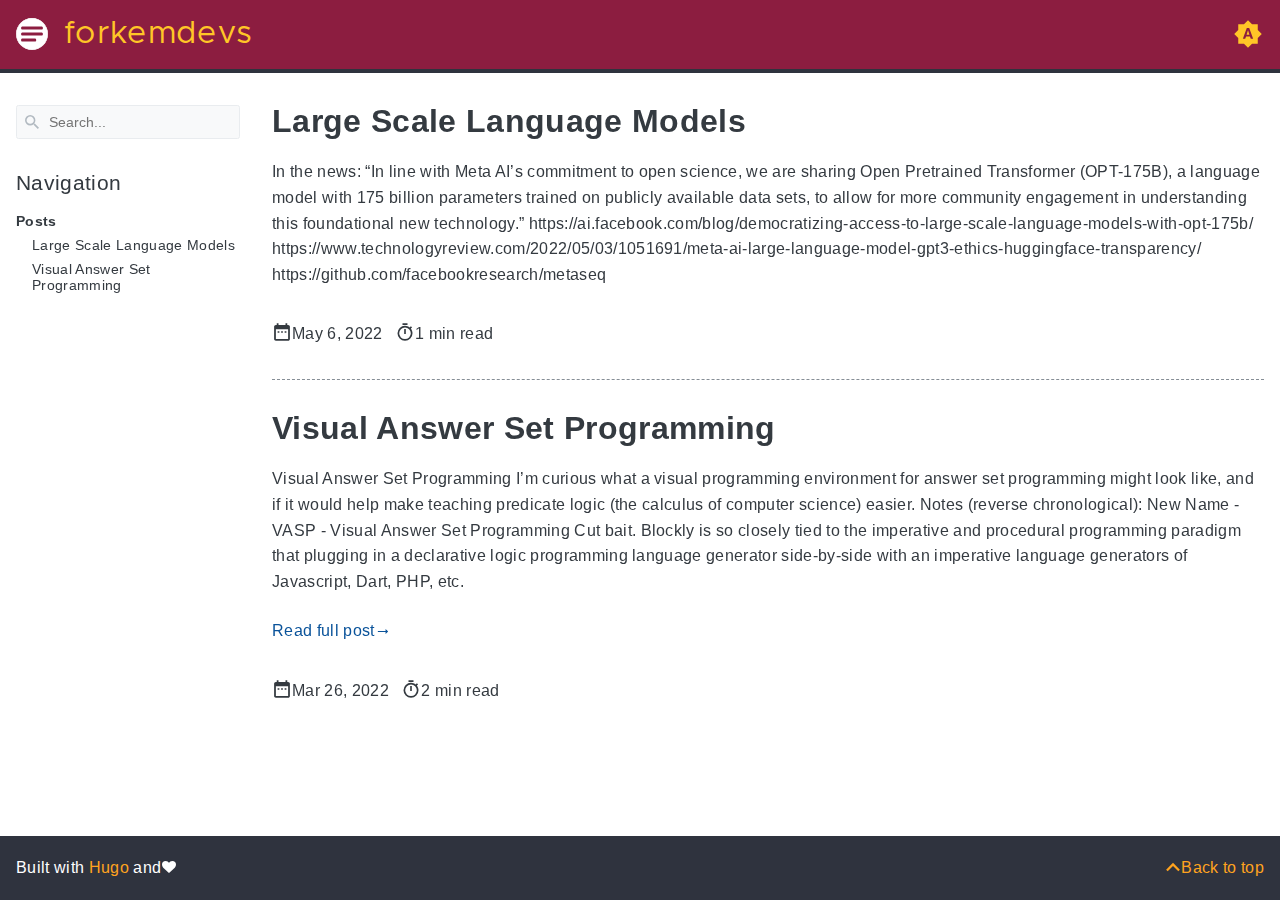
==== posts/index.html @ 232a1d33 "deploy: 50bca7953e595acf9e6ad041a5da56db52444d49" ====
<!doctype html><html lang=en class=color-toggle-hidden><head><meta charset=utf-8><meta name=viewport content="width=device-width,initial-scale=1"><meta name=color-scheme content="light dark"><meta name=description content="forkemdevs"><title>Posts | forkemdevs</title><link rel=icon type=image/svg+xml href=/favicon/favicon.svg><link rel=icon type=image/png sizes=32x32 href=/favicon/favicon-32x32.png><link rel=icon type=image/png sizes=16x16 href=/favicon/favicon-16x16.png><meta property="og:title" content="Posts"><meta property="og:description" content><meta property="og:type" content="website"><meta property="og:url" content="https://forkemdevs.github.io/posts/"><meta name=twitter:card content="summary"><meta name=twitter:title content="Posts"><meta name=twitter:description content><script src=/js/darkmode-ce906ea916.min.js></script>
<link rel=preload as=font href=/fonts/Metropolis.woff2 type=font/woff2 crossorigin=anonymous><link rel=preload as=font href=/fonts/LiberationSans.woff2 type=font/woff2 crossorigin=anonymous><link rel=preload href=/main-f2bda721b7.min.css as=style><link rel=stylesheet href=/main-f2bda721b7.min.css media=all><link rel=preload href=/mobile-e59e15242a.min.css as=style><link rel=stylesheet href=/mobile-e59e15242a.min.css media="screen and (max-width: 45rem)"><link rel=preload href=/print-f79fc3e5d7.min.css as=style><link rel=stylesheet href=/print-f79fc3e5d7.min.css media=print><link rel=preload href=/custom.css as=style><link rel=stylesheet href=/custom.css media=all></head><body itemscope itemtype=https://schema.org/WebPage><svg class="svg-sprite" xmlns="http://www.w3.org/2000/svg" xmlns:xlink="http://www.w3.org/1999/xlink"><symbol viewBox="-2.29 -2.29 28.57 28.57" id="gdoc_arrow_back" xmlns="http://www.w3.org/2000/svg"><path d="M24 10.526v2.947H5.755l8.351 8.421-2.105 2.105-12-12 12-12 2.105 2.105-8.351 8.421H24z"/></symbol><symbol viewBox="-2.29 -2.29 28.57 28.57" id="gdoc_arrow_left_alt" xmlns="http://www.w3.org/2000/svg"><path d="M5.965 10.526V6.035L0 12l5.965 5.965v-4.491H24v-2.947H5.965z"/></symbol><symbol viewBox="-2.29 -2.29 28.57 28.57" id="gdoc_arrow_right_alt" xmlns="http://www.w3.org/2000/svg"><path d="M18.035 10.526V6.035L24 12l-5.965 5.965v-4.491H0v-2.947h18.035z"/></symbol><symbol viewBox="-2.29 -2.29 32.57 32.57" id="gdoc_bitbucket" xmlns="http://www.w3.org/2000/svg"><path d="M15.905 13.355c.189 1.444-1.564 2.578-2.784 1.839-1.375-.602-1.375-2.784-.034-3.403 1.151-.705 2.818.223 2.818 1.564zm1.907-.361c-.309-2.44-3.076-4.056-5.328-3.042-1.426.636-2.389 2.148-2.32 3.747.086 2.097 2.08 3.815 4.176 3.626s3.729-2.234 3.472-4.331zm4.108-9.315c-.756-.997-2.045-1.169-3.179-1.358-3.214-.516-6.513-.533-9.727.034-1.066.172-2.269.361-2.939 1.323 1.1 1.031 2.664 1.186 4.073 1.358 2.544.327 5.156.344 7.699.017 1.426-.172 3.008-.309 4.073-1.375zm.979 17.788c-.481 1.684-.206 3.953-1.994 4.932-3.076 1.701-6.806 1.89-10.191 1.289-1.787-.327-3.884-.894-4.864-2.578-.43-1.65-.705-3.334-.98-5.018l.103-.275.309-.155c5.121 3.386 12.288 3.386 17.427.0.808.241.206 1.22.189 1.805zM26.01 4.951c-.584 3.764-1.255 7.51-1.908 11.257-.189 1.1-1.255 1.719-2.148 2.183-3.214 1.615-6.96 1.89-10.483 1.512-2.389-.258-4.829-.894-6.771-2.389-.911-.705-.911-1.908-1.083-2.922-.602-3.523-1.289-7.046-1.719-10.604.206-1.547 1.942-2.217 3.231-2.698C6.848.654 8.686.362 10.508.19c3.884-.378 7.854-.241 11.618.859 1.341.395 2.784.945 3.695 2.097.412.533.275 1.203.189 1.805z"/></symbol><symbol viewBox="-2.29 -2.29 28.57 28.57" id="gdoc_bookmark" xmlns="http://www.w3.org/2000/svg"><path d="M15.268 4.392q.868.0 1.532.638t.664 1.506v17.463l-7.659-3.268-7.608 3.268V6.536q0-.868.664-1.506t1.532-.638h10.876zm4.34 14.144V4.392q0-.868-.638-1.532t-1.506-.664H6.537q0-.868.664-1.532T8.733.0h10.876q.868.0 1.532.664t.664 1.532v17.412z"/></symbol><symbol viewBox="-2.29 -2.29 32.57 32.57" id="gdoc_brightness_auto" xmlns="http://www.w3.org/2000/svg"><path d="M16.846 18.938h2.382L15.22 7.785h-2.44L8.772 18.938h2.382l.871-2.44h3.95zm7.087-9.062L27.999 14l-4.066 4.124v5.809h-5.809L14 27.999l-4.124-4.066H4.067v-5.809L.001 14l4.066-4.124V4.067h5.809L14 .001l4.124 4.066h5.809v5.809zm-11.385 4.937L14 10.282l1.452 4.531h-2.904z"/></symbol><symbol viewBox="-2.29 -2.29 32.57 32.57" id="gdoc_brightness_dark" xmlns="http://www.w3.org/2000/svg"><path d="M14 21.435q3.079.0 5.257-2.178T21.435 14t-2.178-5.257T14 6.565q-1.51.0-3.079.697 1.917.871 3.108 2.701T15.22 14t-1.191 4.037-3.108 2.701q1.568.697 3.079.697zm9.933-11.559L27.999 14l-4.066 4.124v5.809h-5.809L14 27.999l-4.124-4.066H4.067v-5.809L.001 14l4.066-4.124V4.067h5.809L14 .001l4.124 4.066h5.809v5.809z"/></symbol><symbol viewBox="-2.29 -2.29 32.57 32.57" id="gdoc_brightness_light" xmlns="http://www.w3.org/2000/svg"><path d="M14 21.435q3.079.0 5.257-2.178T21.435 14t-2.178-5.257T14 6.565 8.743 8.743 6.565 14t2.178 5.257T14 21.435zm9.933-3.311v5.809h-5.809L14 27.999l-4.124-4.066H4.067v-5.809L.001 14l4.066-4.124V4.067h5.809L14 .001l4.124 4.066h5.809v5.809L27.999 14z"/></symbol><symbol viewBox="-2.29 -2.29 32.57 32.57" id="gdoc_check" xmlns="http://www.w3.org/2000/svg"><path d="M8.885 20.197 25.759 3.323l2.24 2.24L8.885 24.677.0 15.792l2.24-2.24z"/></symbol><symbol viewBox="-2.29 -2.29 32.57 32.57" id="gdoc_cloud_off" xmlns="http://www.w3.org/2000/svg"><path d="M9.023 10.5H7q-1.914.0-3.281 1.395t-1.367 3.309 1.367 3.281T7 19.852h11.375zM3.5 4.976l1.477-1.477L24.5 23.022l-1.477 1.477-2.352-2.297H6.999q-2.898.0-4.949-2.051t-2.051-4.949q0-2.844 1.969-4.867t4.758-2.133zm19.086 5.578q2.242.164 3.828 1.832T28 16.351q0 3.008-2.461 4.758l-1.695-1.695q1.805-.984 1.805-3.063.0-1.422-1.039-2.461t-2.461-1.039h-1.75v-.602q0-2.68-1.859-4.539t-4.539-1.859q-1.531.0-2.953.711l-1.75-1.695Q11.431 3.5 14.001 3.5q2.953.0 5.496 2.078t3.09 4.977z"/></symbol><symbol viewBox="-2.29 -2.29 32.57 32.57" id="gdoc_code" xmlns="http://www.w3.org/2000/svg"><path d="M9.917 24.5a1.75 1.75.0 10-3.501.001 1.75 1.75.0 003.501-.001zm0-21a1.75 1.75.0 10-3.501.001A1.75 1.75.0 009.917 3.5zm11.666 2.333a1.75 1.75.0 10-3.501.001 1.75 1.75.0 003.501-.001zm1.75.0a3.502 3.502.0 01-1.75 3.026c-.055 6.581-4.721 8.039-7.82 9.023-2.898.911-3.846 1.349-3.846 3.117v.474a3.502 3.502.0 011.75 3.026c0 1.932-1.568 3.5-3.5 3.5s-3.5-1.568-3.5-3.5c0-1.294.711-2.424 1.75-3.026V6.526A3.502 3.502.0 014.667 3.5c0-1.932 1.568-3.5 3.5-3.5s3.5 1.568 3.5 3.5a3.502 3.502.0 01-1.75 3.026v9.06c.93-.456 1.914-.766 2.807-1.039 3.391-1.075 5.323-1.878 5.359-5.687a3.502 3.502.0 01-1.75-3.026c0-1.932 1.568-3.5 3.5-3.5s3.5 1.568 3.5 3.5z"/></symbol><symbol viewBox="-2.29 -2.29 32.57 32.57" id="gdoc_copy" xmlns="http://www.w3.org/2000/svg"><path d="M23.502 25.438V7.626H9.562v17.812h13.94zm0-20.315q1.013.0 1.787.745t.774 1.757v17.812q0 1.013-.774 1.787t-1.787.774H9.562q-1.013.0-1.787-.774t-.774-1.787V7.625q0-1.013.774-1.757t1.787-.745h13.94zM19.689.0v2.562H4.438v17.812H1.936V2.562q0-1.013.745-1.787T4.438.001h15.251z"/></symbol><symbol viewBox="-2.29 -2.29 36.57 36.57" id="gdoc_date" xmlns="http://www.w3.org/2000/svg"><path d="M27.192 28.844V11.192H4.808v17.652h22.384zm0-25.689q1.277.0 2.253.976t.976 2.253v22.459q0 1.277-.976 2.216t-2.253.939H4.808q-1.352.0-2.291-.901t-.939-2.253V6.385q0-1.277.939-2.253t2.291-.976h1.577V.001h3.23v3.155h12.769V.001h3.23v3.155h1.577zm-3.155 11.267v3.155h-3.23v-3.155h3.23zm-6.46.0v3.155h-3.155v-3.155h3.155zm-6.384.0v3.155h-3.23v-3.155h3.23z"/></symbol><symbol viewBox="-2.29 -2.29 36.57 36.57" id="gdoc_download" xmlns="http://www.w3.org/2000/svg"><path d="M2.866 28.209h26.269v3.79H2.866v-3.79zm26.268-16.925L16 24.418 2.866 11.284h7.493V.001h11.283v11.283h7.493z"/></symbol><symbol viewBox="-2.29 -2.29 36.57 36.57" id="gdoc_email" xmlns="http://www.w3.org/2000/svg"><path d="M28.845 9.615v-3.23L16 14.422 3.155 6.385v3.23L16 17.577zm0-6.46q1.277.0 2.216.977T32 6.385v19.23q0 1.277-.939 2.253t-2.216.977H3.155q-1.277.0-2.216-.977T0 25.615V6.385q0-1.277.939-2.253t2.216-.977h25.69z"/></symbol><symbol viewBox="-2.29 -2.29 32.57 32.57" id="gdoc_git" xmlns="http://www.w3.org/2000/svg"><path d="M27.472 12.753 15.247.529a1.803 1.803.0 00-2.55.0l-2.84 2.84 2.137 2.137a2.625 2.625.0 013.501 3.501l3.499 3.499a2.625 2.625.0 11-1.237 1.237l-3.499-3.499c-.083.04-.169.075-.257.106v7.3a2.626 2.626.0 11-1.75.0v-7.3a2.626 2.626.0 01-1.494-3.607L8.62 4.606l-8.09 8.09a1.805 1.805.0 000 2.551l12.225 12.224a1.803 1.803.0 002.55.0l12.168-12.168a1.805 1.805.0 000-2.551z"/></symbol><symbol viewBox="-2.29 -2.29 36.57 36.57" id="gdoc_github" xmlns="http://www.w3.org/2000/svg"><path d="M16 .394c8.833.0 15.999 7.166 15.999 15.999.0 7.062-4.583 13.062-10.937 15.187-.813.146-1.104-.354-1.104-.771.0-.521.021-2.25.021-4.396.0-1.5-.5-2.458-1.083-2.958 3.562-.396 7.312-1.75 7.312-7.896.0-1.75-.625-3.167-1.646-4.291.167-.417.708-2.042-.167-4.25-1.333-.417-4.396 1.646-4.396 1.646a15.032 15.032.0 00-8 0S8.937 6.602 7.603 7.018c-.875 2.208-.333 3.833-.167 4.25-1.021 1.125-1.646 2.542-1.646 4.291.0 6.125 3.729 7.5 7.291 7.896-.458.417-.875 1.125-1.021 2.146-.917.417-3.25 1.125-4.646-1.333-.875-1.521-2.458-1.646-2.458-1.646-1.562-.021-.104.979-.104.979 1.042.479 1.771 2.333 1.771 2.333.938 2.854 5.396 1.896 5.396 1.896.0 1.333.021 2.583.021 2.979.0.417-.292.917-1.104.771C4.582 29.455-.001 23.455-.001 16.393-.001 7.56 7.165.394 15.998.394zM6.063 23.372c.042-.083-.021-.187-.146-.25-.125-.042-.229-.021-.271.042-.042.083.021.187.146.25.104.062.229.042.271-.042zm.646.709c.083-.062.062-.208-.042-.333-.104-.104-.25-.146-.333-.062-.083.062-.062.208.042.333.104.104.25.146.333.062zm.625.937c.104-.083.104-.25.0-.396-.083-.146-.25-.208-.354-.125-.104.062-.104.229.0.375s.271.208.354.146zm.875.875c.083-.083.042-.271-.083-.396-.146-.146-.333-.167-.417-.062-.104.083-.062.271.083.396.146.146.333.167.417.062zm1.187.521c.042-.125-.083-.271-.271-.333-.167-.042-.354.021-.396.146s.083.271.271.312c.167.062.354.0.396-.125zm1.313.104c0-.146-.167-.25-.354-.229-.187.0-.333.104-.333.229.0.146.146.25.354.229.187.0.333-.104.333-.229zm1.208-.208c-.021-.125-.187-.208-.375-.187-.187.042-.312.167-.292.312.021.125.187.208.375.167s.312-.167.292-.292z"/></symbol><symbol viewBox="-2.29 -2.29 32.57 32.57" id="gdoc_gitlab" xmlns="http://www.w3.org/2000/svg"><path d="M1.629 11.034 14 26.888.442 17.048a1.09 1.09.0 01-.39-1.203l1.578-4.811zm7.217.0h10.309l-5.154 15.854zM5.753 1.475l3.093 9.559H1.63l3.093-9.559a.548.548.0 011.031.0zm20.618 9.559 1.578 4.811c.141.437-.016.922-.39 1.203l-13.558 9.84 12.371-15.854zm0 0h-7.216l3.093-9.559a.548.548.0 011.031.0z"/></symbol><symbol viewBox="-2.29 -2.29 36.57 36.57" id="gdoc_heart" xmlns="http://www.w3.org/2000/svg"><path d="M16 29.714a1.11 1.11.0 01-.786-.321L4.072 18.643c-.143-.125-4.071-3.714-4.071-8 0-5.232 3.196-8.357 8.535-8.357 3.125.0 6.053 2.464 7.464 3.857 1.411-1.393 4.339-3.857 7.464-3.857 5.339.0 8.535 3.125 8.535 8.357.0 4.286-3.928 7.875-4.089 8.035L16.785 29.392c-.214.214-.5.321-.786.321z"/></symbol><symbol viewBox="-2.29 -2.29 32.57 32.57" id="gdoc_home" xmlns="http://www.w3.org/2000/svg"><path d="M24.003 15.695v8.336c0 .608-.504 1.111-1.111 1.111h-6.669v-6.669h-4.446v6.669H5.108a1.119 1.119.0 01-1.111-1.111v-8.336c0-.035.017-.069.017-.104L14 7.359l9.986 8.232a.224.224.0 01.017.104zm3.873-1.198-1.077 1.285a.578.578.0 01-.365.191h-.052a.547.547.0 01-.365-.122L14 5.831 1.983 15.851a.594.594.0 01-.417.122.578.578.0 01-.365-.191L.124 14.497a.57.57.0 01.069-.781L12.679 3.314c.729-.608 1.91-.608 2.64.0l4.237 3.543V3.471c0-.313.243-.556.556-.556h3.334c.313.0.556.243.556.556v7.085l3.803 3.161c.226.191.26.556.069.781z"/></symbol><symbol viewBox="-2.29 -2.29 32.57 32.57" id="gdoc_keyborad_arrow_down" xmlns="http://www.w3.org/2000/svg"><path d="M3.281 5.36 14 16.079 24.719 5.36 28 8.641l-14 14-14-14z"/></symbol><symbol viewBox="-2.29 -2.29 36.57 36.57" id="gdoc_keyborad_arrow_left" xmlns="http://www.w3.org/2000/svg"><path d="M25.875 28.25 22.125 32 6.126 16.001 22.125.002l3.75 3.75-12.25 12.25z"/></symbol><symbol viewBox="-2.29 -2.29 36.57 36.57" id="gdoc_keyborad_arrow_right" xmlns="http://www.w3.org/2000/svg"><path d="M6.125 28.25 18.375 16 6.125 3.75 9.875.0l15.999 15.999L9.875 31.998z"/></symbol><symbol viewBox="-2.29 -2.29 32.57 32.57" id="gdoc_keyborad_arrow_up" xmlns="http://www.w3.org/2000/svg"><path d="M24.719 22.64 14 11.921 3.281 22.64.0 19.359l14-14 14 14z"/></symbol><symbol viewBox="-2.29 -2.29 36.57 36.57" id="gdoc_link" xmlns="http://www.w3.org/2000/svg"><path d="M24.037 7.963q3.305.0 5.634 2.366T32 16t-2.329 5.671-5.634 2.366h-6.46v-3.08h6.46q2.028.0 3.493-1.465t1.465-3.493-1.465-3.493-3.493-1.465h-6.46v-3.08h6.46zM9.615 17.578v-3.155h12.77v3.155H9.615zM3.005 16q0 2.028 1.465 3.493t3.493 1.465h6.46v3.08h-6.46q-3.305.0-5.634-2.366T0 16.001t2.329-5.671 5.634-2.366h6.46v3.08h-6.46q-2.028.0-3.493 1.465t-1.465 3.493z"/></symbol><symbol viewBox="-2.29 -2.29 36.57 36.57" id="gdoc_menu" xmlns="http://www.w3.org/2000/svg"><path d="M.001 5.334h31.998v3.583H.001V5.334zm0 12.416v-3.5h31.998v3.5H.001zm0 8.916v-3.583h31.998v3.583H.001z"/></symbol><symbol viewBox="-2.29 -2.29 32.57 32.57" id="gdoc_notification" xmlns="http://www.w3.org/2000/svg"><path d="M22.615 19.384l2.894 2.894v1.413H2.49v-1.413l2.894-2.894V12.25q0-3.365 1.716-5.856t4.745-3.231v-1.01q0-.875.606-1.514T13.999.0t1.548.639.606 1.514v1.01q3.029.74 4.745 3.231t1.716 5.856v7.134zM14 27.999q-1.211.0-2.053-.808t-.841-2.019h5.788q0 1.144-.875 1.986T14 27.999z"/></symbol><symbol viewBox="-2.29 -2.29 32.57 32.57" id="gdoc_path" xmlns="http://www.w3.org/2000/svg"><path d="M28 12.62h-9.793V8.414h-2.826v11.173h2.826v-4.206H28V26.62h-9.793v-4.206H12.62v-14H9.794v4.206H.001V1.381h9.793v4.206h8.413V1.381H28V12.62z"/></symbol><symbol viewBox="-2.29 -2.29 36.57 36.57" id="gdoc_person" xmlns="http://www.w3.org/2000/svg"><path d="M16 20.023q5.052.0 10.526 2.199t5.473 5.754v4.023H0v-4.023q0-3.555 5.473-5.754t10.526-2.199zM16 16q-3.275.0-5.614-2.339T8.047 8.047t2.339-5.661T16 0t5.614 2.386 2.339 5.661-2.339 5.614T16 16z"/></symbol><symbol viewBox="-2.29 -2.29 36.57 36.57" id="gdoc_search" xmlns="http://www.w3.org/2000/svg"><path d="M11.925 20.161q3.432.0 5.834-2.402t2.402-5.834-2.402-5.834-5.834-2.402-5.834 2.402-2.402 5.834 2.402 5.834 5.834 2.402zm10.981.0L32 29.255 29.255 32l-9.094-9.094v-1.458l-.515-.515q-3.26 2.831-7.721 2.831-4.976.0-8.45-3.432T.001 11.925t3.474-8.45 8.45-3.474 8.407 3.474 3.432 8.45q0 1.802-.858 4.075t-1.973 3.646l.515.515h1.458z"/></symbol><symbol viewBox="-2.29 -2.29 32.57 32.57" id="gdoc_shield" xmlns="http://www.w3.org/2000/svg"><path d="M22.167 15.166V3.5h-8.166v20.726c.93-.492 2.424-1.349 3.883-2.497 1.95-1.531 4.284-3.919 4.284-6.562zm3.499-13.999v14c0 7.674-10.737 12.523-11.192 12.724-.146.073-.31.109-.474.109s-.328-.036-.474-.109c-.456-.201-11.192-5.049-11.192-12.724v-14C2.334.529 2.863.0 3.501.0H24.5c.638.0 1.167.529 1.167 1.167z"/></symbol><symbol viewBox="-2.29 -2.29 32.57 32.57" id="gdoc_tags" xmlns="http://www.w3.org/2000/svg"><path d="M6.606 7.549c0-1.047-.84-1.887-1.887-1.887s-1.887.84-1.887 1.887.84 1.887 1.887 1.887 1.887-.84 1.887-1.887zm15.732 8.493c0 .501-.206.988-.546 1.327l-7.239 7.254c-.354.339-.84.546-1.342.546s-.988-.206-1.327-.546L1.342 14.066C.59 13.329.0 11.899.0 10.852V4.718a1.9 1.9.0 011.887-1.887h6.134c1.047.0 2.477.59 3.229 1.342L21.792 14.7c.339.354.546.84.546 1.342zm5.661.0c0 .501-.206.988-.546 1.327l-7.239 7.254c-.354.339-.84.546-1.342.546-.767.0-1.15-.354-1.651-.87l6.93-6.93c.339-.339.546-.826.546-1.327s-.206-.988-.546-1.342L13.609 4.173c-.752-.752-2.182-1.342-3.229-1.342h3.303c1.047.0 2.477.59 3.229 1.342L27.454 14.7c.339.354.546.84.546 1.342z"/></symbol><symbol viewBox="-2.29 -2.29 36.57 36.57" id="gdoc_timer" xmlns="http://www.w3.org/2000/svg"><path d="M16 29q4.428.0 7.536-3.143t3.107-7.571-3.107-7.536T16 7.643 8.464 10.75t-3.107 7.536 3.107 7.571T16 29zM26.714 9.786q1.214 1.571 2.107 4.036t.893 4.464q0 5.643-4 9.678T16 32t-9.714-4.036-4-9.678 4-9.678T16 4.572q1.929.0 4.464.929t4.107 2.143l2.143-2.214q1.143.929 2.143 2.143zM14.5 19.857v-9.143h3v9.143h-3zM20.571.001v3.071h-9.143V.001h9.143z"/></symbol></svg><div class=wrapper><input type=checkbox class=hidden id=menu-control>
<input type=checkbox class=hidden id=menu-header-control><header class=gdoc-header><div class="container flex align-center justify-between"><label for=menu-control class=gdoc-nav__control><svg class="icon gdoc_menu"><title>Open Nav Menu</title><use xlink:href="#gdoc_menu"/></svg><svg class="icon gdoc_arrow_back"><title>Close Nav Menu</title><use xlink:href="#gdoc_arrow_back"/></svg></label><a class=gdoc-header__link href=https://forkemdevs.github.io><span class="gdoc-brand flex align-center"><img class=gdoc-brand__img src=/brand.svg alt>
<span class=gdoc-brand__title>forkemdevs</span></span></a><div class=gdoc-menu-header><span id=gdoc-dark-mode><svg class="icon gdoc_brightness_dark"><title>Toggle Dark/Light/Auto mode</title><use xlink:href="#gdoc_brightness_dark"/></svg><svg class="icon gdoc_brightness_light"><title>Toggle Dark/Light/Auto mode</title><use xlink:href="#gdoc_brightness_light"/></svg><svg class="icon gdoc_brightness_auto"><title>Toggle Dark/Light/Auto mode</title><use xlink:href="#gdoc_brightness_auto"/></svg></span></div></div></header><main class="container flex flex-even"><aside class=gdoc-nav><nav><div class=gdoc-search><svg class="icon gdoc_search"><use xlink:href="#gdoc_search"/></svg><input type=text id=gdoc-search-input class=gdoc-search__input placeholder=Search... aria-label=Search maxlength=64><div class="gdoc-search__spinner spinner hidden"></div><ul id=gdoc-search-results class=gdoc-search__list></ul></div><section class=gdoc-nav--main><h2>Navigation</h2><ul class=gdoc-nav__list><li><span class=flex>Posts</span><ul class=gdoc-nav__list><li><span class=flex><a href=/posts/billions/ class=gdoc-nav__entry>Large Scale Language Models</a></span></li><li><span class=flex><a href=/posts/visualasp/ class=gdoc-nav__entry>Visual Answer Set Programming</a></span></li></ul></li></ul></section><section class=gdoc-nav--more></section></nav></aside><div class=gdoc-page><article class="gdoc-markdown gdoc-post"><header class=gdoc-post__header><h1 class=gdoc-post__title><a href=/posts/billions/>Large Scale Language Models</a></h1></header><section>In the news:
&ldquo;In line with Meta AI’s commitment to open science, we are sharing Open Pretrained Transformer (OPT-175B), a language model with 175 billion parameters trained on publicly available data sets, to allow for more community engagement in understanding this foundational new technology.&rdquo;
https://ai.facebook.com/blog/democratizing-access-to-large-scale-language-models-with-opt-175b/ https://www.technologyreview.com/2022/05/03/1051691/meta-ai-large-language-model-gpt3-ethics-huggingface-transparency/ https://github.com/facebookresearch/metaseq</section><div class=gdoc-post__readmore></div><footer class=gdoc-post__footer><span class=no-wrap><svg class="icon gdoc_date"><use xlink:href="#gdoc_date"/></svg><span class=gdoc-post__tag><time datetime=2022-05-06T00:00:00Z>May 6, 2022</time></span></span>
<span class=no-wrap><svg class="icon gdoc_timer"><use xlink:href="#gdoc_timer"/></svg><span class=gdoc-post__tag>1 min read</span></span></footer></article><article class="gdoc-markdown gdoc-post"><header class=gdoc-post__header><h1 class=gdoc-post__title><a href=/posts/visualasp/>Visual Answer Set Programming</a></h1></header><section>Visual Answer Set Programming
I&rsquo;m curious what a visual programming environment for answer set programming might look like, and if it would help make teaching predicate logic (the calculus of computer science) easier.
Notes (reverse chronological):
New Name - VASP - Visual Answer Set Programming Cut bait. Blockly is so closely tied to the imperative and procedural programming paradigm that plugging in a declarative logic programming language generator side-by-side with an imperative language generators of Javascript, Dart, PHP, etc.</section><div class=gdoc-post__readmore><a class="flex-inline align-center fake-link" title="Read full post" href=/posts/visualasp/>Read full post</a></div><footer class=gdoc-post__footer><span class=no-wrap><svg class="icon gdoc_date"><use xlink:href="#gdoc_date"/></svg><span class=gdoc-post__tag><time datetime=2022-03-26T19:58:20-07:00>Mar 26, 2022</time></span></span>
<span class=no-wrap><svg class="icon gdoc_timer"><use xlink:href="#gdoc_timer"/></svg><span class=gdoc-post__tag>2 min read</span></span></footer></article><div class="gdoc-page__footer flex flex-wrap justify-between"></div></div></main><footer class=gdoc-footer><div class="container flex"><div class="flex flex-wrap"><span class="gdoc-footer__item gdoc-footer__item--row">Built with <a href=https://gohugo.io/ class=gdoc-footer__link>Hugo</a> and<svg class="icon gdoc_heart"><use xlink:href="#gdoc_heart"/></svg></span></div><div class="flex flex-25 justify-end"><span class="gdoc-footer__item text-right"><a class="gdoc-footer__link fake-link" href=# aria-label="Back to top"><svg class="icon gdoc_keyborad_arrow_up"><use xlink:href="#gdoc_keyborad_arrow_up"/></svg><span class=hidden-mobile>Back to top</span></a></span></div></div></footer></div><script defer src=/js/en.search.min.abe68cbe5566df3a4f1f0d85d032292425f161613d17ce5e425dd2c1304852de.js></script>
<script defer src=/js/clipboard-27784b7376.min.js></script>
<script defer src=/js/clipboard-loader-832dc83c27.min.js></script>
<script defer src=/js/copycode-fd03c0d24f.min.js></script></body></html>
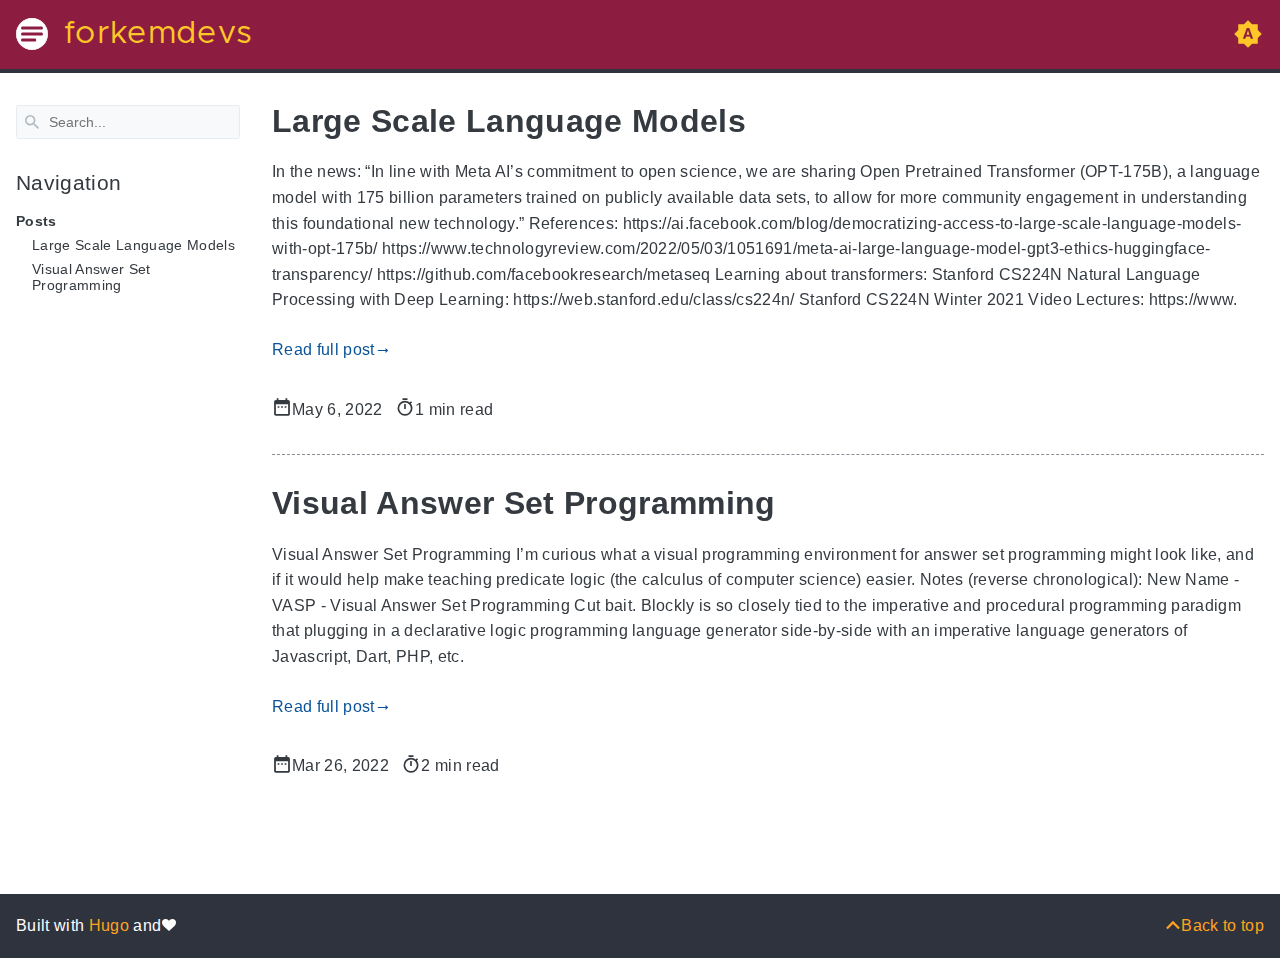
==== commit f321a7e5: "deploy: a0c2f12c54614b8545cc6054c9f10a6d74cc48c1" ====
--- a/posts/index.html
+++ b/posts/index.html
@@ -3,7 +3,9 @@
 <input type=checkbox class=hidden id=menu-header-control><header class=gdoc-header><div class="container flex align-center justify-between"><label for=menu-control class=gdoc-nav__control><svg class="icon gdoc_menu"><title>Open Nav Menu</title><use xlink:href="#gdoc_menu"/></svg><svg class="icon gdoc_arrow_back"><title>Close Nav Menu</title><use xlink:href="#gdoc_arrow_back"/></svg></label><a class=gdoc-header__link href=https://forkemdevs.github.io><span class="gdoc-brand flex align-center"><img class=gdoc-brand__img src=/brand.svg alt>
 <span class=gdoc-brand__title>forkemdevs</span></span></a><div class=gdoc-menu-header><span id=gdoc-dark-mode><svg class="icon gdoc_brightness_dark"><title>Toggle Dark/Light/Auto mode</title><use xlink:href="#gdoc_brightness_dark"/></svg><svg class="icon gdoc_brightness_light"><title>Toggle Dark/Light/Auto mode</title><use xlink:href="#gdoc_brightness_light"/></svg><svg class="icon gdoc_brightness_auto"><title>Toggle Dark/Light/Auto mode</title><use xlink:href="#gdoc_brightness_auto"/></svg></span></div></div></header><main class="container flex flex-even"><aside class=gdoc-nav><nav><div class=gdoc-search><svg class="icon gdoc_search"><use xlink:href="#gdoc_search"/></svg><input type=text id=gdoc-search-input class=gdoc-search__input placeholder=Search... aria-label=Search maxlength=64><div class="gdoc-search__spinner spinner hidden"></div><ul id=gdoc-search-results class=gdoc-search__list></ul></div><section class=gdoc-nav--main><h2>Navigation</h2><ul class=gdoc-nav__list><li><span class=flex>Posts</span><ul class=gdoc-nav__list><li><span class=flex><a href=/posts/billions/ class=gdoc-nav__entry>Large Scale Language Models</a></span></li><li><span class=flex><a href=/posts/visualasp/ class=gdoc-nav__entry>Visual Answer Set Programming</a></span></li></ul></li></ul></section><section class=gdoc-nav--more></section></nav></aside><div class=gdoc-page><article class="gdoc-markdown gdoc-post"><header class=gdoc-post__header><h1 class=gdoc-post__title><a href=/posts/billions/>Large Scale Language Models</a></h1></header><section>In the news:
 &ldquo;In line with Meta AI’s commitment to open science, we are sharing Open Pretrained Transformer (OPT-175B), a language model with 175 billion parameters trained on publicly available data sets, to allow for more community engagement in understanding this foundational new technology.&rdquo;
-https://ai.facebook.com/blog/democratizing-access-to-large-scale-language-models-with-opt-175b/ https://www.technologyreview.com/2022/05/03/1051691/meta-ai-large-language-model-gpt3-ethics-huggingface-transparency/ https://github.com/facebookresearch/metaseq</section><div class=gdoc-post__readmore></div><footer class=gdoc-post__footer><span class=no-wrap><svg class="icon gdoc_date"><use xlink:href="#gdoc_date"/></svg><span class=gdoc-post__tag><time datetime=2022-05-06T00:00:00Z>May 6, 2022</time></span></span>
+References:
+https://ai.facebook.com/blog/democratizing-access-to-large-scale-language-models-with-opt-175b/ https://www.technologyreview.com/2022/05/03/1051691/meta-ai-large-language-model-gpt3-ethics-huggingface-transparency/ https://github.com/facebookresearch/metaseq Learning about transformers:
+Stanford CS224N Natural Language Processing with Deep Learning: https://web.stanford.edu/class/cs224n/ Stanford CS224N Winter 2021 Video Lectures: https://www.</section><div class=gdoc-post__readmore><a class="flex-inline align-center fake-link" title="Read full post" href=/posts/billions/>Read full post</a></div><footer class=gdoc-post__footer><span class=no-wrap><svg class="icon gdoc_date"><use xlink:href="#gdoc_date"/></svg><span class=gdoc-post__tag><time datetime=2022-05-06T00:00:00Z>May 6, 2022</time></span></span>
 <span class=no-wrap><svg class="icon gdoc_timer"><use xlink:href="#gdoc_timer"/></svg><span class=gdoc-post__tag>1 min read</span></span></footer></article><article class="gdoc-markdown gdoc-post"><header class=gdoc-post__header><h1 class=gdoc-post__title><a href=/posts/visualasp/>Visual Answer Set Programming</a></h1></header><section>Visual Answer Set Programming
 I&rsquo;m curious what a visual programming environment for answer set programming might look like, and if it would help make teaching predicate logic (the calculus of computer science) easier.
 Notes (reverse chronological):
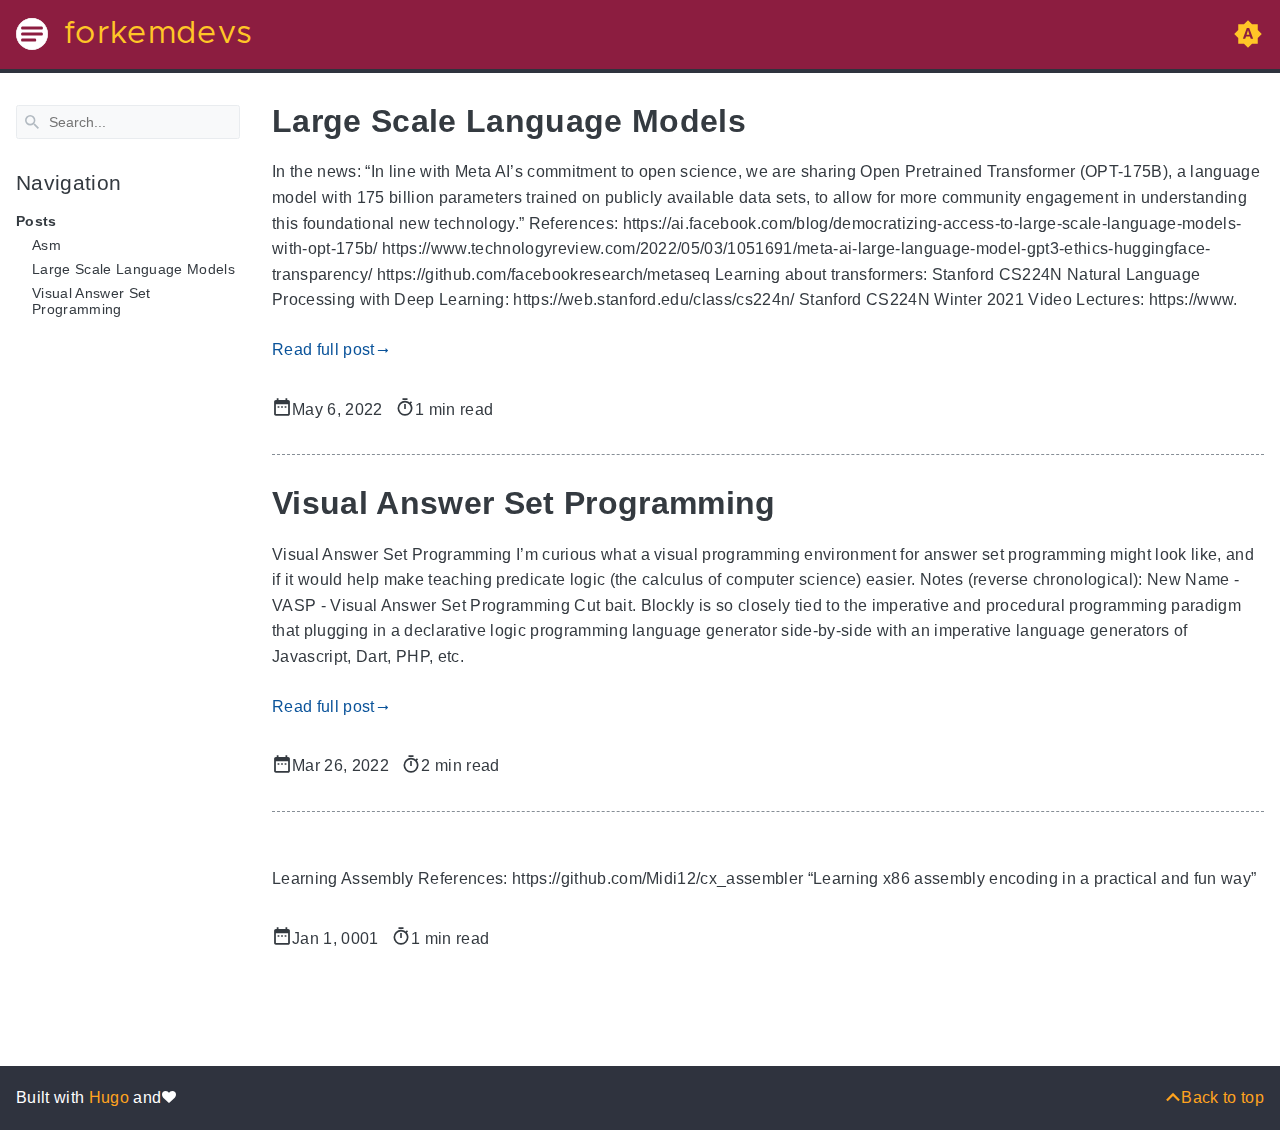
==== commit 72498a3a: "deploy: da296d621730b33c8d9d9fc9a0be24e3f73feb6c" ====
--- a/posts/index.html
+++ b/posts/index.html
@@ -1,7 +1,7 @@
 <!doctype html><html lang=en class=color-toggle-hidden><head><meta charset=utf-8><meta name=viewport content="width=device-width,initial-scale=1"><meta name=color-scheme content="light dark"><meta name=description content="forkemdevs"><title>Posts | forkemdevs</title><link rel=icon type=image/svg+xml href=/favicon/favicon.svg><link rel=icon type=image/png sizes=32x32 href=/favicon/favicon-32x32.png><link rel=icon type=image/png sizes=16x16 href=/favicon/favicon-16x16.png><meta property="og:title" content="Posts"><meta property="og:description" content><meta property="og:type" content="website"><meta property="og:url" content="https://forkemdevs.github.io/posts/"><meta name=twitter:card content="summary"><meta name=twitter:title content="Posts"><meta name=twitter:description content><script src=/js/darkmode-ce906ea916.min.js></script>
 <link rel=preload as=font href=/fonts/Metropolis.woff2 type=font/woff2 crossorigin=anonymous><link rel=preload as=font href=/fonts/LiberationSans.woff2 type=font/woff2 crossorigin=anonymous><link rel=preload href=/main-f2bda721b7.min.css as=style><link rel=stylesheet href=/main-f2bda721b7.min.css media=all><link rel=preload href=/mobile-e59e15242a.min.css as=style><link rel=stylesheet href=/mobile-e59e15242a.min.css media="screen and (max-width: 45rem)"><link rel=preload href=/print-f79fc3e5d7.min.css as=style><link rel=stylesheet href=/print-f79fc3e5d7.min.css media=print><link rel=preload href=/custom.css as=style><link rel=stylesheet href=/custom.css media=all></head><body itemscope itemtype=https://schema.org/WebPage><svg class="svg-sprite" xmlns="http://www.w3.org/2000/svg" xmlns:xlink="http://www.w3.org/1999/xlink"><symbol viewBox="-2.29 -2.29 28.57 28.57" id="gdoc_arrow_back" xmlns="http://www.w3.org/2000/svg"><path d="M24 10.526v2.947H5.755l8.351 8.421-2.105 2.105-12-12 12-12 2.105 2.105-8.351 8.421H24z"/></symbol><symbol viewBox="-2.29 -2.29 28.57 28.57" id="gdoc_arrow_left_alt" xmlns="http://www.w3.org/2000/svg"><path d="M5.965 10.526V6.035L0 12l5.965 5.965v-4.491H24v-2.947H5.965z"/></symbol><symbol viewBox="-2.29 -2.29 28.57 28.57" id="gdoc_arrow_right_alt" xmlns="http://www.w3.org/2000/svg"><path d="M18.035 10.526V6.035L24 12l-5.965 5.965v-4.491H0v-2.947h18.035z"/></symbol><symbol viewBox="-2.29 -2.29 32.57 32.57" id="gdoc_bitbucket" xmlns="http://www.w3.org/2000/svg"><path d="M15.905 13.355c.189 1.444-1.564 2.578-2.784 1.839-1.375-.602-1.375-2.784-.034-3.403 1.151-.705 2.818.223 2.818 1.564zm1.907-.361c-.309-2.44-3.076-4.056-5.328-3.042-1.426.636-2.389 2.148-2.32 3.747.086 2.097 2.08 3.815 4.176 3.626s3.729-2.234 3.472-4.331zm4.108-9.315c-.756-.997-2.045-1.169-3.179-1.358-3.214-.516-6.513-.533-9.727.034-1.066.172-2.269.361-2.939 1.323 1.1 1.031 2.664 1.186 4.073 1.358 2.544.327 5.156.344 7.699.017 1.426-.172 3.008-.309 4.073-1.375zm.979 17.788c-.481 1.684-.206 3.953-1.994 4.932-3.076 1.701-6.806 1.89-10.191 1.289-1.787-.327-3.884-.894-4.864-2.578-.43-1.65-.705-3.334-.98-5.018l.103-.275.309-.155c5.121 3.386 12.288 3.386 17.427.0.808.241.206 1.22.189 1.805zM26.01 4.951c-.584 3.764-1.255 7.51-1.908 11.257-.189 1.1-1.255 1.719-2.148 2.183-3.214 1.615-6.96 1.89-10.483 1.512-2.389-.258-4.829-.894-6.771-2.389-.911-.705-.911-1.908-1.083-2.922-.602-3.523-1.289-7.046-1.719-10.604.206-1.547 1.942-2.217 3.231-2.698C6.848.654 8.686.362 10.508.19c3.884-.378 7.854-.241 11.618.859 1.341.395 2.784.945 3.695 2.097.412.533.275 1.203.189 1.805z"/></symbol><symbol viewBox="-2.29 -2.29 28.57 28.57" id="gdoc_bookmark" xmlns="http://www.w3.org/2000/svg"><path d="M15.268 4.392q.868.0 1.532.638t.664 1.506v17.463l-7.659-3.268-7.608 3.268V6.536q0-.868.664-1.506t1.532-.638h10.876zm4.34 14.144V4.392q0-.868-.638-1.532t-1.506-.664H6.537q0-.868.664-1.532T8.733.0h10.876q.868.0 1.532.664t.664 1.532v17.412z"/></symbol><symbol viewBox="-2.29 -2.29 32.57 32.57" id="gdoc_brightness_auto" xmlns="http://www.w3.org/2000/svg"><path d="M16.846 18.938h2.382L15.22 7.785h-2.44L8.772 18.938h2.382l.871-2.44h3.95zm7.087-9.062L27.999 14l-4.066 4.124v5.809h-5.809L14 27.999l-4.124-4.066H4.067v-5.809L.001 14l4.066-4.124V4.067h5.809L14 .001l4.124 4.066h5.809v5.809zm-11.385 4.937L14 10.282l1.452 4.531h-2.904z"/></symbol><symbol viewBox="-2.29 -2.29 32.57 32.57" id="gdoc_brightness_dark" xmlns="http://www.w3.org/2000/svg"><path d="M14 21.435q3.079.0 5.257-2.178T21.435 14t-2.178-5.257T14 6.565q-1.51.0-3.079.697 1.917.871 3.108 2.701T15.22 14t-1.191 4.037-3.108 2.701q1.568.697 3.079.697zm9.933-11.559L27.999 14l-4.066 4.124v5.809h-5.809L14 27.999l-4.124-4.066H4.067v-5.809L.001 14l4.066-4.124V4.067h5.809L14 .001l4.124 4.066h5.809v5.809z"/></symbol><symbol viewBox="-2.29 -2.29 32.57 32.57" id="gdoc_brightness_light" xmlns="http://www.w3.org/2000/svg"><path d="M14 21.435q3.079.0 5.257-2.178T21.435 14t-2.178-5.257T14 6.565 8.743 8.743 6.565 14t2.178 5.257T14 21.435zm9.933-3.311v5.809h-5.809L14 27.999l-4.124-4.066H4.067v-5.809L.001 14l4.066-4.124V4.067h5.809L14 .001l4.124 4.066h5.809v5.809L27.999 14z"/></symbol><symbol viewBox="-2.29 -2.29 32.57 32.57" id="gdoc_check" xmlns="http://www.w3.org/2000/svg"><path d="M8.885 20.197 25.759 3.323l2.24 2.24L8.885 24.677.0 15.792l2.24-2.24z"/></symbol><symbol viewBox="-2.29 -2.29 32.57 32.57" id="gdoc_cloud_off" xmlns="http://www.w3.org/2000/svg"><path d="M9.023 10.5H7q-1.914.0-3.281 1.395t-1.367 3.309 1.367 3.281T7 19.852h11.375zM3.5 4.976l1.477-1.477L24.5 23.022l-1.477 1.477-2.352-2.297H6.999q-2.898.0-4.949-2.051t-2.051-4.949q0-2.844 1.969-4.867t4.758-2.133zm19.086 5.578q2.242.164 3.828 1.832T28 16.351q0 3.008-2.461 4.758l-1.695-1.695q1.805-.984 1.805-3.063.0-1.422-1.039-2.461t-2.461-1.039h-1.75v-.602q0-2.68-1.859-4.539t-4.539-1.859q-1.531.0-2.953.711l-1.75-1.695Q11.431 3.5 14.001 3.5q2.953.0 5.496 2.078t3.09 4.977z"/></symbol><symbol viewBox="-2.29 -2.29 32.57 32.57" id="gdoc_code" xmlns="http://www.w3.org/2000/svg"><path d="M9.917 24.5a1.75 1.75.0 10-3.501.001 1.75 1.75.0 003.501-.001zm0-21a1.75 1.75.0 10-3.501.001A1.75 1.75.0 009.917 3.5zm11.666 2.333a1.75 1.75.0 10-3.501.001 1.75 1.75.0 003.501-.001zm1.75.0a3.502 3.502.0 01-1.75 3.026c-.055 6.581-4.721 8.039-7.82 9.023-2.898.911-3.846 1.349-3.846 3.117v.474a3.502 3.502.0 011.75 3.026c0 1.932-1.568 3.5-3.5 3.5s-3.5-1.568-3.5-3.5c0-1.294.711-2.424 1.75-3.026V6.526A3.502 3.502.0 014.667 3.5c0-1.932 1.568-3.5 3.5-3.5s3.5 1.568 3.5 3.5a3.502 3.502.0 01-1.75 3.026v9.06c.93-.456 1.914-.766 2.807-1.039 3.391-1.075 5.323-1.878 5.359-5.687a3.502 3.502.0 01-1.75-3.026c0-1.932 1.568-3.5 3.5-3.5s3.5 1.568 3.5 3.5z"/></symbol><symbol viewBox="-2.29 -2.29 32.57 32.57" id="gdoc_copy" xmlns="http://www.w3.org/2000/svg"><path d="M23.502 25.438V7.626H9.562v17.812h13.94zm0-20.315q1.013.0 1.787.745t.774 1.757v17.812q0 1.013-.774 1.787t-1.787.774H9.562q-1.013.0-1.787-.774t-.774-1.787V7.625q0-1.013.774-1.757t1.787-.745h13.94zM19.689.0v2.562H4.438v17.812H1.936V2.562q0-1.013.745-1.787T4.438.001h15.251z"/></symbol><symbol viewBox="-2.29 -2.29 36.57 36.57" id="gdoc_date" xmlns="http://www.w3.org/2000/svg"><path d="M27.192 28.844V11.192H4.808v17.652h22.384zm0-25.689q1.277.0 2.253.976t.976 2.253v22.459q0 1.277-.976 2.216t-2.253.939H4.808q-1.352.0-2.291-.901t-.939-2.253V6.385q0-1.277.939-2.253t2.291-.976h1.577V.001h3.23v3.155h12.769V.001h3.23v3.155h1.577zm-3.155 11.267v3.155h-3.23v-3.155h3.23zm-6.46.0v3.155h-3.155v-3.155h3.155zm-6.384.0v3.155h-3.23v-3.155h3.23z"/></symbol><symbol viewBox="-2.29 -2.29 36.57 36.57" id="gdoc_download" xmlns="http://www.w3.org/2000/svg"><path d="M2.866 28.209h26.269v3.79H2.866v-3.79zm26.268-16.925L16 24.418 2.866 11.284h7.493V.001h11.283v11.283h7.493z"/></symbol><symbol viewBox="-2.29 -2.29 36.57 36.57" id="gdoc_email" xmlns="http://www.w3.org/2000/svg"><path d="M28.845 9.615v-3.23L16 14.422 3.155 6.385v3.23L16 17.577zm0-6.46q1.277.0 2.216.977T32 6.385v19.23q0 1.277-.939 2.253t-2.216.977H3.155q-1.277.0-2.216-.977T0 25.615V6.385q0-1.277.939-2.253t2.216-.977h25.69z"/></symbol><symbol viewBox="-2.29 -2.29 32.57 32.57" id="gdoc_git" xmlns="http://www.w3.org/2000/svg"><path d="M27.472 12.753 15.247.529a1.803 1.803.0 00-2.55.0l-2.84 2.84 2.137 2.137a2.625 2.625.0 013.501 3.501l3.499 3.499a2.625 2.625.0 11-1.237 1.237l-3.499-3.499c-.083.04-.169.075-.257.106v7.3a2.626 2.626.0 11-1.75.0v-7.3a2.626 2.626.0 01-1.494-3.607L8.62 4.606l-8.09 8.09a1.805 1.805.0 000 2.551l12.225 12.224a1.803 1.803.0 002.55.0l12.168-12.168a1.805 1.805.0 000-2.551z"/></symbol><symbol viewBox="-2.29 -2.29 36.57 36.57" id="gdoc_github" xmlns="http://www.w3.org/2000/svg"><path d="M16 .394c8.833.0 15.999 7.166 15.999 15.999.0 7.062-4.583 13.062-10.937 15.187-.813.146-1.104-.354-1.104-.771.0-.521.021-2.25.021-4.396.0-1.5-.5-2.458-1.083-2.958 3.562-.396 7.312-1.75 7.312-7.896.0-1.75-.625-3.167-1.646-4.291.167-.417.708-2.042-.167-4.25-1.333-.417-4.396 1.646-4.396 1.646a15.032 15.032.0 00-8 0S8.937 6.602 7.603 7.018c-.875 2.208-.333 3.833-.167 4.25-1.021 1.125-1.646 2.542-1.646 4.291.0 6.125 3.729 7.5 7.291 7.896-.458.417-.875 1.125-1.021 2.146-.917.417-3.25 1.125-4.646-1.333-.875-1.521-2.458-1.646-2.458-1.646-1.562-.021-.104.979-.104.979 1.042.479 1.771 2.333 1.771 2.333.938 2.854 5.396 1.896 5.396 1.896.0 1.333.021 2.583.021 2.979.0.417-.292.917-1.104.771C4.582 29.455-.001 23.455-.001 16.393-.001 7.56 7.165.394 15.998.394zM6.063 23.372c.042-.083-.021-.187-.146-.25-.125-.042-.229-.021-.271.042-.042.083.021.187.146.25.104.062.229.042.271-.042zm.646.709c.083-.062.062-.208-.042-.333-.104-.104-.25-.146-.333-.062-.083.062-.062.208.042.333.104.104.25.146.333.062zm.625.937c.104-.083.104-.25.0-.396-.083-.146-.25-.208-.354-.125-.104.062-.104.229.0.375s.271.208.354.146zm.875.875c.083-.083.042-.271-.083-.396-.146-.146-.333-.167-.417-.062-.104.083-.062.271.083.396.146.146.333.167.417.062zm1.187.521c.042-.125-.083-.271-.271-.333-.167-.042-.354.021-.396.146s.083.271.271.312c.167.062.354.0.396-.125zm1.313.104c0-.146-.167-.25-.354-.229-.187.0-.333.104-.333.229.0.146.146.25.354.229.187.0.333-.104.333-.229zm1.208-.208c-.021-.125-.187-.208-.375-.187-.187.042-.312.167-.292.312.021.125.187.208.375.167s.312-.167.292-.292z"/></symbol><symbol viewBox="-2.29 -2.29 32.57 32.57" id="gdoc_gitlab" xmlns="http://www.w3.org/2000/svg"><path d="M1.629 11.034 14 26.888.442 17.048a1.09 1.09.0 01-.39-1.203l1.578-4.811zm7.217.0h10.309l-5.154 15.854zM5.753 1.475l3.093 9.559H1.63l3.093-9.559a.548.548.0 011.031.0zm20.618 9.559 1.578 4.811c.141.437-.016.922-.39 1.203l-13.558 9.84 12.371-15.854zm0 0h-7.216l3.093-9.559a.548.548.0 011.031.0z"/></symbol><symbol viewBox="-2.29 -2.29 36.57 36.57" id="gdoc_heart" xmlns="http://www.w3.org/2000/svg"><path d="M16 29.714a1.11 1.11.0 01-.786-.321L4.072 18.643c-.143-.125-4.071-3.714-4.071-8 0-5.232 3.196-8.357 8.535-8.357 3.125.0 6.053 2.464 7.464 3.857 1.411-1.393 4.339-3.857 7.464-3.857 5.339.0 8.535 3.125 8.535 8.357.0 4.286-3.928 7.875-4.089 8.035L16.785 29.392c-.214.214-.5.321-.786.321z"/></symbol><symbol viewBox="-2.29 -2.29 32.57 32.57" id="gdoc_home" xmlns="http://www.w3.org/2000/svg"><path d="M24.003 15.695v8.336c0 .608-.504 1.111-1.111 1.111h-6.669v-6.669h-4.446v6.669H5.108a1.119 1.119.0 01-1.111-1.111v-8.336c0-.035.017-.069.017-.104L14 7.359l9.986 8.232a.224.224.0 01.017.104zm3.873-1.198-1.077 1.285a.578.578.0 01-.365.191h-.052a.547.547.0 01-.365-.122L14 5.831 1.983 15.851a.594.594.0 01-.417.122.578.578.0 01-.365-.191L.124 14.497a.57.57.0 01.069-.781L12.679 3.314c.729-.608 1.91-.608 2.64.0l4.237 3.543V3.471c0-.313.243-.556.556-.556h3.334c.313.0.556.243.556.556v7.085l3.803 3.161c.226.191.26.556.069.781z"/></symbol><symbol viewBox="-2.29 -2.29 32.57 32.57" id="gdoc_keyborad_arrow_down" xmlns="http://www.w3.org/2000/svg"><path d="M3.281 5.36 14 16.079 24.719 5.36 28 8.641l-14 14-14-14z"/></symbol><symbol viewBox="-2.29 -2.29 36.57 36.57" id="gdoc_keyborad_arrow_left" xmlns="http://www.w3.org/2000/svg"><path d="M25.875 28.25 22.125 32 6.126 16.001 22.125.002l3.75 3.75-12.25 12.25z"/></symbol><symbol viewBox="-2.29 -2.29 36.57 36.57" id="gdoc_keyborad_arrow_right" xmlns="http://www.w3.org/2000/svg"><path d="M6.125 28.25 18.375 16 6.125 3.75 9.875.0l15.999 15.999L9.875 31.998z"/></symbol><symbol viewBox="-2.29 -2.29 32.57 32.57" id="gdoc_keyborad_arrow_up" xmlns="http://www.w3.org/2000/svg"><path d="M24.719 22.64 14 11.921 3.281 22.64.0 19.359l14-14 14 14z"/></symbol><symbol viewBox="-2.29 -2.29 36.57 36.57" id="gdoc_link" xmlns="http://www.w3.org/2000/svg"><path d="M24.037 7.963q3.305.0 5.634 2.366T32 16t-2.329 5.671-5.634 2.366h-6.46v-3.08h6.46q2.028.0 3.493-1.465t1.465-3.493-1.465-3.493-3.493-1.465h-6.46v-3.08h6.46zM9.615 17.578v-3.155h12.77v3.155H9.615zM3.005 16q0 2.028 1.465 3.493t3.493 1.465h6.46v3.08h-6.46q-3.305.0-5.634-2.366T0 16.001t2.329-5.671 5.634-2.366h6.46v3.08h-6.46q-2.028.0-3.493 1.465t-1.465 3.493z"/></symbol><symbol viewBox="-2.29 -2.29 36.57 36.57" id="gdoc_menu" xmlns="http://www.w3.org/2000/svg"><path d="M.001 5.334h31.998v3.583H.001V5.334zm0 12.416v-3.5h31.998v3.5H.001zm0 8.916v-3.583h31.998v3.583H.001z"/></symbol><symbol viewBox="-2.29 -2.29 32.57 32.57" id="gdoc_notification" xmlns="http://www.w3.org/2000/svg"><path d="M22.615 19.384l2.894 2.894v1.413H2.49v-1.413l2.894-2.894V12.25q0-3.365 1.716-5.856t4.745-3.231v-1.01q0-.875.606-1.514T13.999.0t1.548.639.606 1.514v1.01q3.029.74 4.745 3.231t1.716 5.856v7.134zM14 27.999q-1.211.0-2.053-.808t-.841-2.019h5.788q0 1.144-.875 1.986T14 27.999z"/></symbol><symbol viewBox="-2.29 -2.29 32.57 32.57" id="gdoc_path" xmlns="http://www.w3.org/2000/svg"><path d="M28 12.62h-9.793V8.414h-2.826v11.173h2.826v-4.206H28V26.62h-9.793v-4.206H12.62v-14H9.794v4.206H.001V1.381h9.793v4.206h8.413V1.381H28V12.62z"/></symbol><symbol viewBox="-2.29 -2.29 36.57 36.57" id="gdoc_person" xmlns="http://www.w3.org/2000/svg"><path d="M16 20.023q5.052.0 10.526 2.199t5.473 5.754v4.023H0v-4.023q0-3.555 5.473-5.754t10.526-2.199zM16 16q-3.275.0-5.614-2.339T8.047 8.047t2.339-5.661T16 0t5.614 2.386 2.339 5.661-2.339 5.614T16 16z"/></symbol><symbol viewBox="-2.29 -2.29 36.57 36.57" id="gdoc_search" xmlns="http://www.w3.org/2000/svg"><path d="M11.925 20.161q3.432.0 5.834-2.402t2.402-5.834-2.402-5.834-5.834-2.402-5.834 2.402-2.402 5.834 2.402 5.834 5.834 2.402zm10.981.0L32 29.255 29.255 32l-9.094-9.094v-1.458l-.515-.515q-3.26 2.831-7.721 2.831-4.976.0-8.45-3.432T.001 11.925t3.474-8.45 8.45-3.474 8.407 3.474 3.432 8.45q0 1.802-.858 4.075t-1.973 3.646l.515.515h1.458z"/></symbol><symbol viewBox="-2.29 -2.29 32.57 32.57" id="gdoc_shield" xmlns="http://www.w3.org/2000/svg"><path d="M22.167 15.166V3.5h-8.166v20.726c.93-.492 2.424-1.349 3.883-2.497 1.95-1.531 4.284-3.919 4.284-6.562zm3.499-13.999v14c0 7.674-10.737 12.523-11.192 12.724-.146.073-.31.109-.474.109s-.328-.036-.474-.109c-.456-.201-11.192-5.049-11.192-12.724v-14C2.334.529 2.863.0 3.501.0H24.5c.638.0 1.167.529 1.167 1.167z"/></symbol><symbol viewBox="-2.29 -2.29 32.57 32.57" id="gdoc_tags" xmlns="http://www.w3.org/2000/svg"><path d="M6.606 7.549c0-1.047-.84-1.887-1.887-1.887s-1.887.84-1.887 1.887.84 1.887 1.887 1.887 1.887-.84 1.887-1.887zm15.732 8.493c0 .501-.206.988-.546 1.327l-7.239 7.254c-.354.339-.84.546-1.342.546s-.988-.206-1.327-.546L1.342 14.066C.59 13.329.0 11.899.0 10.852V4.718a1.9 1.9.0 011.887-1.887h6.134c1.047.0 2.477.59 3.229 1.342L21.792 14.7c.339.354.546.84.546 1.342zm5.661.0c0 .501-.206.988-.546 1.327l-7.239 7.254c-.354.339-.84.546-1.342.546-.767.0-1.15-.354-1.651-.87l6.93-6.93c.339-.339.546-.826.546-1.327s-.206-.988-.546-1.342L13.609 4.173c-.752-.752-2.182-1.342-3.229-1.342h3.303c1.047.0 2.477.59 3.229 1.342L27.454 14.7c.339.354.546.84.546 1.342z"/></symbol><symbol viewBox="-2.29 -2.29 36.57 36.57" id="gdoc_timer" xmlns="http://www.w3.org/2000/svg"><path d="M16 29q4.428.0 7.536-3.143t3.107-7.571-3.107-7.536T16 7.643 8.464 10.75t-3.107 7.536 3.107 7.571T16 29zM26.714 9.786q1.214 1.571 2.107 4.036t.893 4.464q0 5.643-4 9.678T16 32t-9.714-4.036-4-9.678 4-9.678T16 4.572q1.929.0 4.464.929t4.107 2.143l2.143-2.214q1.143.929 2.143 2.143zM14.5 19.857v-9.143h3v9.143h-3zM20.571.001v3.071h-9.143V.001h9.143z"/></symbol></svg><div class=wrapper><input type=checkbox class=hidden id=menu-control>
 <input type=checkbox class=hidden id=menu-header-control><header class=gdoc-header><div class="container flex align-center justify-between"><label for=menu-control class=gdoc-nav__control><svg class="icon gdoc_menu"><title>Open Nav Menu</title><use xlink:href="#gdoc_menu"/></svg><svg class="icon gdoc_arrow_back"><title>Close Nav Menu</title><use xlink:href="#gdoc_arrow_back"/></svg></label><a class=gdoc-header__link href=https://forkemdevs.github.io><span class="gdoc-brand flex align-center"><img class=gdoc-brand__img src=/brand.svg alt>
-<span class=gdoc-brand__title>forkemdevs</span></span></a><div class=gdoc-menu-header><span id=gdoc-dark-mode><svg class="icon gdoc_brightness_dark"><title>Toggle Dark/Light/Auto mode</title><use xlink:href="#gdoc_brightness_dark"/></svg><svg class="icon gdoc_brightness_light"><title>Toggle Dark/Light/Auto mode</title><use xlink:href="#gdoc_brightness_light"/></svg><svg class="icon gdoc_brightness_auto"><title>Toggle Dark/Light/Auto mode</title><use xlink:href="#gdoc_brightness_auto"/></svg></span></div></div></header><main class="container flex flex-even"><aside class=gdoc-nav><nav><div class=gdoc-search><svg class="icon gdoc_search"><use xlink:href="#gdoc_search"/></svg><input type=text id=gdoc-search-input class=gdoc-search__input placeholder=Search... aria-label=Search maxlength=64><div class="gdoc-search__spinner spinner hidden"></div><ul id=gdoc-search-results class=gdoc-search__list></ul></div><section class=gdoc-nav--main><h2>Navigation</h2><ul class=gdoc-nav__list><li><span class=flex>Posts</span><ul class=gdoc-nav__list><li><span class=flex><a href=/posts/billions/ class=gdoc-nav__entry>Large Scale Language Models</a></span></li><li><span class=flex><a href=/posts/visualasp/ class=gdoc-nav__entry>Visual Answer Set Programming</a></span></li></ul></li></ul></section><section class=gdoc-nav--more></section></nav></aside><div class=gdoc-page><article class="gdoc-markdown gdoc-post"><header class=gdoc-post__header><h1 class=gdoc-post__title><a href=/posts/billions/>Large Scale Language Models</a></h1></header><section>In the news:
+<span class=gdoc-brand__title>forkemdevs</span></span></a><div class=gdoc-menu-header><span id=gdoc-dark-mode><svg class="icon gdoc_brightness_dark"><title>Toggle Dark/Light/Auto mode</title><use xlink:href="#gdoc_brightness_dark"/></svg><svg class="icon gdoc_brightness_light"><title>Toggle Dark/Light/Auto mode</title><use xlink:href="#gdoc_brightness_light"/></svg><svg class="icon gdoc_brightness_auto"><title>Toggle Dark/Light/Auto mode</title><use xlink:href="#gdoc_brightness_auto"/></svg></span></div></div></header><main class="container flex flex-even"><aside class=gdoc-nav><nav><div class=gdoc-search><svg class="icon gdoc_search"><use xlink:href="#gdoc_search"/></svg><input type=text id=gdoc-search-input class=gdoc-search__input placeholder=Search... aria-label=Search maxlength=64><div class="gdoc-search__spinner spinner hidden"></div><ul id=gdoc-search-results class=gdoc-search__list></ul></div><section class=gdoc-nav--main><h2>Navigation</h2><ul class=gdoc-nav__list><li><span class=flex>Posts</span><ul class=gdoc-nav__list><li><span class=flex><a href=/posts/asm/ class=gdoc-nav__entry>Asm</a></span></li><li><span class=flex><a href=/posts/billions/ class=gdoc-nav__entry>Large Scale Language Models</a></span></li><li><span class=flex><a href=/posts/visualasp/ class=gdoc-nav__entry>Visual Answer Set Programming</a></span></li></ul></li></ul></section><section class=gdoc-nav--more></section></nav></aside><div class=gdoc-page><article class="gdoc-markdown gdoc-post"><header class=gdoc-post__header><h1 class=gdoc-post__title><a href=/posts/billions/>Large Scale Language Models</a></h1></header><section>In the news:
 &ldquo;In line with Meta AI’s commitment to open science, we are sharing Open Pretrained Transformer (OPT-175B), a language model with 175 billion parameters trained on publicly available data sets, to allow for more community engagement in understanding this foundational new technology.&rdquo;
 References:
 https://ai.facebook.com/blog/democratizing-access-to-large-scale-language-models-with-opt-175b/ https://www.technologyreview.com/2022/05/03/1051691/meta-ai-large-language-model-gpt3-ethics-huggingface-transparency/ https://github.com/facebookresearch/metaseq Learning about transformers:
@@ -10,7 +10,10 @@
 I&rsquo;m curious what a visual programming environment for answer set programming might look like, and if it would help make teaching predicate logic (the calculus of computer science) easier.
 Notes (reverse chronological):
 New Name - VASP - Visual Answer Set Programming Cut bait. Blockly is so closely tied to the imperative and procedural programming paradigm that plugging in a declarative logic programming language generator side-by-side with an imperative language generators of Javascript, Dart, PHP, etc.</section><div class=gdoc-post__readmore><a class="flex-inline align-center fake-link" title="Read full post" href=/posts/visualasp/>Read full post</a></div><footer class=gdoc-post__footer><span class=no-wrap><svg class="icon gdoc_date"><use xlink:href="#gdoc_date"/></svg><span class=gdoc-post__tag><time datetime=2022-03-26T19:58:20-07:00>Mar 26, 2022</time></span></span>
-<span class=no-wrap><svg class="icon gdoc_timer"><use xlink:href="#gdoc_timer"/></svg><span class=gdoc-post__tag>2 min read</span></span></footer></article><div class="gdoc-page__footer flex flex-wrap justify-between"></div></div></main><footer class=gdoc-footer><div class="container flex"><div class="flex flex-wrap"><span class="gdoc-footer__item gdoc-footer__item--row">Built with <a href=https://gohugo.io/ class=gdoc-footer__link>Hugo</a> and<svg class="icon gdoc_heart"><use xlink:href="#gdoc_heart"/></svg></span></div><div class="flex flex-25 justify-end"><span class="gdoc-footer__item text-right"><a class="gdoc-footer__link fake-link" href=# aria-label="Back to top"><svg class="icon gdoc_keyborad_arrow_up"><use xlink:href="#gdoc_keyborad_arrow_up"/></svg><span class=hidden-mobile>Back to top</span></a></span></div></div></footer></div><script defer src=/js/en.search.min.abe68cbe5566df3a4f1f0d85d032292425f161613d17ce5e425dd2c1304852de.js></script>
+<span class=no-wrap><svg class="icon gdoc_timer"><use xlink:href="#gdoc_timer"/></svg><span class=gdoc-post__tag>2 min read</span></span></footer></article><article class="gdoc-markdown gdoc-post"><header class=gdoc-post__header><h1 class=gdoc-post__title><a href=/posts/asm/></a></h1></header><section>Learning Assembly
+References:
+https://github.com/Midi12/cx_assembler &ldquo;Learning x86 assembly encoding in a practical and fun way&rdquo;</section><div class=gdoc-post__readmore></div><footer class=gdoc-post__footer><span class=no-wrap><svg class="icon gdoc_date"><use xlink:href="#gdoc_date"/></svg><span class=gdoc-post__tag><time datetime=0001-01-01T00:00:00Z>Jan 1, 0001</time></span></span>
+<span class=no-wrap><svg class="icon gdoc_timer"><use xlink:href="#gdoc_timer"/></svg><span class=gdoc-post__tag>1 min read</span></span></footer></article><div class="gdoc-page__footer flex flex-wrap justify-between"></div></div></main><footer class=gdoc-footer><div class="container flex"><div class="flex flex-wrap"><span class="gdoc-footer__item gdoc-footer__item--row">Built with <a href=https://gohugo.io/ class=gdoc-footer__link>Hugo</a> and<svg class="icon gdoc_heart"><use xlink:href="#gdoc_heart"/></svg></span></div><div class="flex flex-25 justify-end"><span class="gdoc-footer__item text-right"><a class="gdoc-footer__link fake-link" href=# aria-label="Back to top"><svg class="icon gdoc_keyborad_arrow_up"><use xlink:href="#gdoc_keyborad_arrow_up"/></svg><span class=hidden-mobile>Back to top</span></a></span></div></div></footer></div><script defer src=/js/en.search.min.abe68cbe5566df3a4f1f0d85d032292425f161613d17ce5e425dd2c1304852de.js></script>
 <script defer src=/js/clipboard-27784b7376.min.js></script>
 <script defer src=/js/clipboard-loader-832dc83c27.min.js></script>
 <script defer src=/js/copycode-fd03c0d24f.min.js></script></body></html>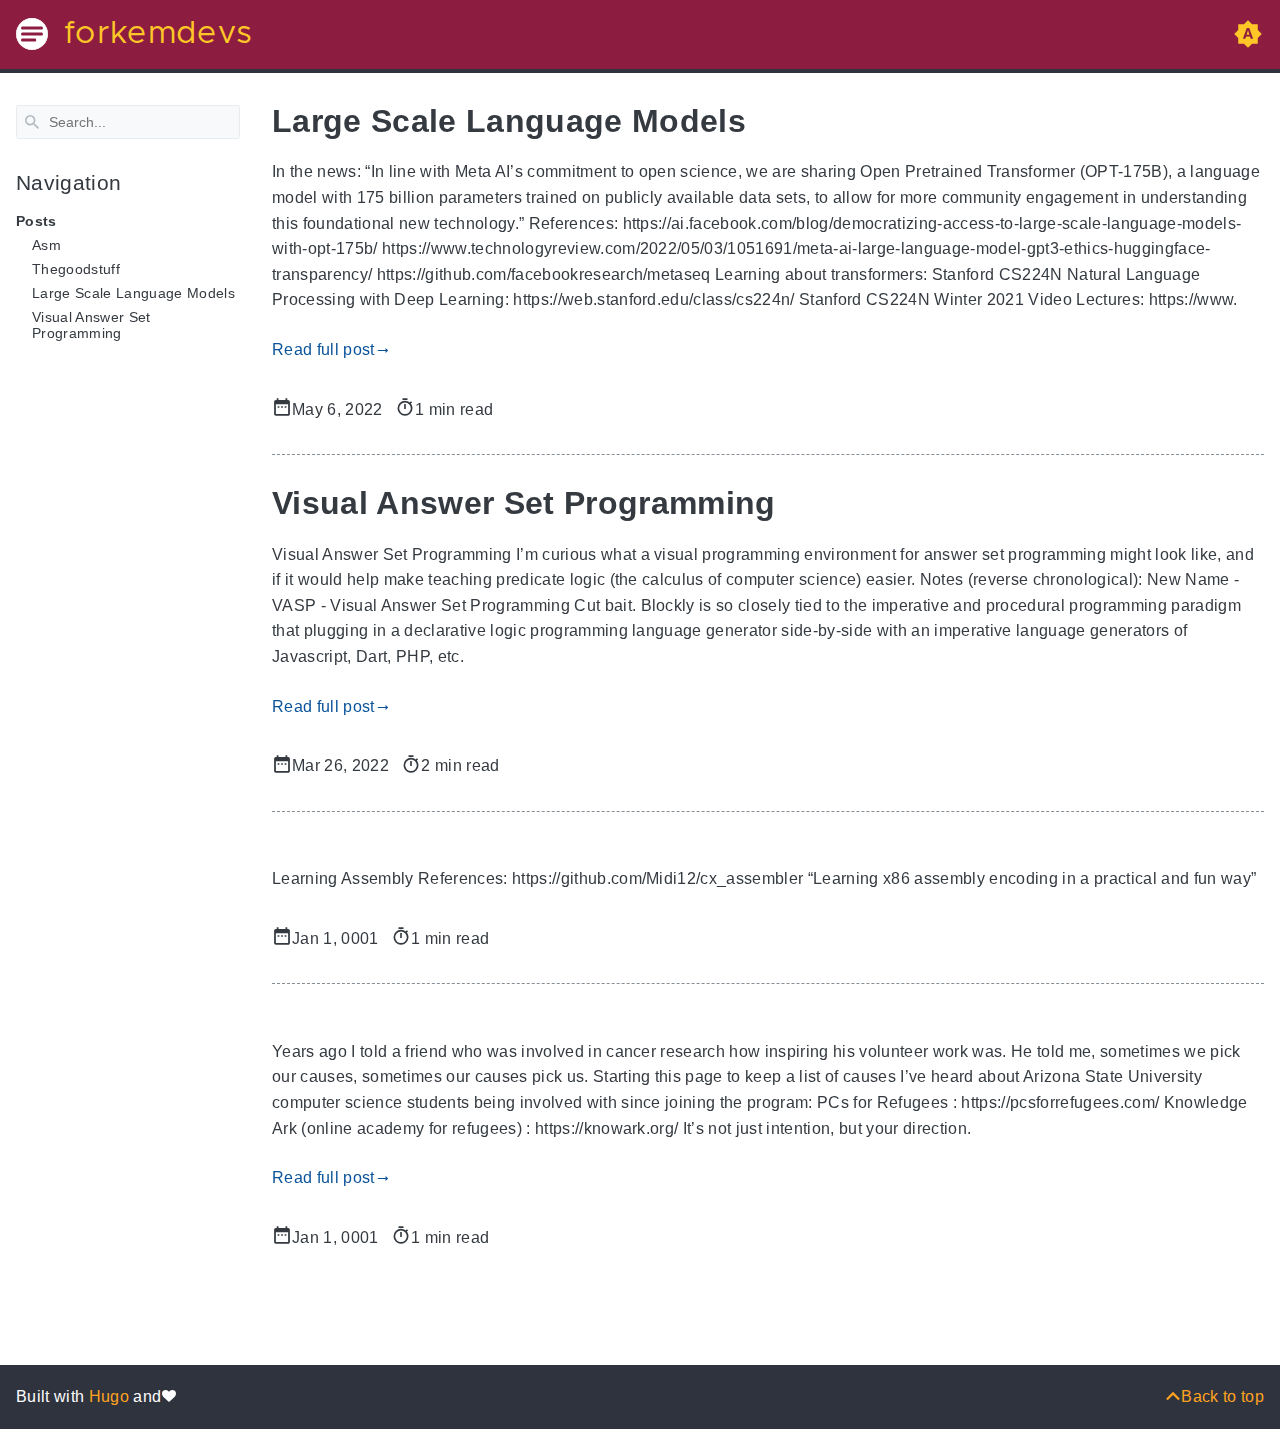
==== commit cadd3e64: "deploy: f1aed0c10c04a4b284c972d0962d0939ab38f500" ====
--- a/posts/index.html
+++ b/posts/index.html
@@ -1,7 +1,7 @@
 <!doctype html><html lang=en class=color-toggle-hidden><head><meta charset=utf-8><meta name=viewport content="width=device-width,initial-scale=1"><meta name=color-scheme content="light dark"><meta name=description content="forkemdevs"><title>Posts | forkemdevs</title><link rel=icon type=image/svg+xml href=/favicon/favicon.svg><link rel=icon type=image/png sizes=32x32 href=/favicon/favicon-32x32.png><link rel=icon type=image/png sizes=16x16 href=/favicon/favicon-16x16.png><meta property="og:title" content="Posts"><meta property="og:description" content><meta property="og:type" content="website"><meta property="og:url" content="https://forkemdevs.github.io/posts/"><meta name=twitter:card content="summary"><meta name=twitter:title content="Posts"><meta name=twitter:description content><script src=/js/darkmode-ce906ea916.min.js></script>
 <link rel=preload as=font href=/fonts/Metropolis.woff2 type=font/woff2 crossorigin=anonymous><link rel=preload as=font href=/fonts/LiberationSans.woff2 type=font/woff2 crossorigin=anonymous><link rel=preload href=/main-f2bda721b7.min.css as=style><link rel=stylesheet href=/main-f2bda721b7.min.css media=all><link rel=preload href=/mobile-e59e15242a.min.css as=style><link rel=stylesheet href=/mobile-e59e15242a.min.css media="screen and (max-width: 45rem)"><link rel=preload href=/print-f79fc3e5d7.min.css as=style><link rel=stylesheet href=/print-f79fc3e5d7.min.css media=print><link rel=preload href=/custom.css as=style><link rel=stylesheet href=/custom.css media=all></head><body itemscope itemtype=https://schema.org/WebPage><svg class="svg-sprite" xmlns="http://www.w3.org/2000/svg" xmlns:xlink="http://www.w3.org/1999/xlink"><symbol viewBox="-2.29 -2.29 28.57 28.57" id="gdoc_arrow_back" xmlns="http://www.w3.org/2000/svg"><path d="M24 10.526v2.947H5.755l8.351 8.421-2.105 2.105-12-12 12-12 2.105 2.105-8.351 8.421H24z"/></symbol><symbol viewBox="-2.29 -2.29 28.57 28.57" id="gdoc_arrow_left_alt" xmlns="http://www.w3.org/2000/svg"><path d="M5.965 10.526V6.035L0 12l5.965 5.965v-4.491H24v-2.947H5.965z"/></symbol><symbol viewBox="-2.29 -2.29 28.57 28.57" id="gdoc_arrow_right_alt" xmlns="http://www.w3.org/2000/svg"><path d="M18.035 10.526V6.035L24 12l-5.965 5.965v-4.491H0v-2.947h18.035z"/></symbol><symbol viewBox="-2.29 -2.29 32.57 32.57" id="gdoc_bitbucket" xmlns="http://www.w3.org/2000/svg"><path d="M15.905 13.355c.189 1.444-1.564 2.578-2.784 1.839-1.375-.602-1.375-2.784-.034-3.403 1.151-.705 2.818.223 2.818 1.564zm1.907-.361c-.309-2.44-3.076-4.056-5.328-3.042-1.426.636-2.389 2.148-2.32 3.747.086 2.097 2.08 3.815 4.176 3.626s3.729-2.234 3.472-4.331zm4.108-9.315c-.756-.997-2.045-1.169-3.179-1.358-3.214-.516-6.513-.533-9.727.034-1.066.172-2.269.361-2.939 1.323 1.1 1.031 2.664 1.186 4.073 1.358 2.544.327 5.156.344 7.699.017 1.426-.172 3.008-.309 4.073-1.375zm.979 17.788c-.481 1.684-.206 3.953-1.994 4.932-3.076 1.701-6.806 1.89-10.191 1.289-1.787-.327-3.884-.894-4.864-2.578-.43-1.65-.705-3.334-.98-5.018l.103-.275.309-.155c5.121 3.386 12.288 3.386 17.427.0.808.241.206 1.22.189 1.805zM26.01 4.951c-.584 3.764-1.255 7.51-1.908 11.257-.189 1.1-1.255 1.719-2.148 2.183-3.214 1.615-6.96 1.89-10.483 1.512-2.389-.258-4.829-.894-6.771-2.389-.911-.705-.911-1.908-1.083-2.922-.602-3.523-1.289-7.046-1.719-10.604.206-1.547 1.942-2.217 3.231-2.698C6.848.654 8.686.362 10.508.19c3.884-.378 7.854-.241 11.618.859 1.341.395 2.784.945 3.695 2.097.412.533.275 1.203.189 1.805z"/></symbol><symbol viewBox="-2.29 -2.29 28.57 28.57" id="gdoc_bookmark" xmlns="http://www.w3.org/2000/svg"><path d="M15.268 4.392q.868.0 1.532.638t.664 1.506v17.463l-7.659-3.268-7.608 3.268V6.536q0-.868.664-1.506t1.532-.638h10.876zm4.34 14.144V4.392q0-.868-.638-1.532t-1.506-.664H6.537q0-.868.664-1.532T8.733.0h10.876q.868.0 1.532.664t.664 1.532v17.412z"/></symbol><symbol viewBox="-2.29 -2.29 32.57 32.57" id="gdoc_brightness_auto" xmlns="http://www.w3.org/2000/svg"><path d="M16.846 18.938h2.382L15.22 7.785h-2.44L8.772 18.938h2.382l.871-2.44h3.95zm7.087-9.062L27.999 14l-4.066 4.124v5.809h-5.809L14 27.999l-4.124-4.066H4.067v-5.809L.001 14l4.066-4.124V4.067h5.809L14 .001l4.124 4.066h5.809v5.809zm-11.385 4.937L14 10.282l1.452 4.531h-2.904z"/></symbol><symbol viewBox="-2.29 -2.29 32.57 32.57" id="gdoc_brightness_dark" xmlns="http://www.w3.org/2000/svg"><path d="M14 21.435q3.079.0 5.257-2.178T21.435 14t-2.178-5.257T14 6.565q-1.51.0-3.079.697 1.917.871 3.108 2.701T15.22 14t-1.191 4.037-3.108 2.701q1.568.697 3.079.697zm9.933-11.559L27.999 14l-4.066 4.124v5.809h-5.809L14 27.999l-4.124-4.066H4.067v-5.809L.001 14l4.066-4.124V4.067h5.809L14 .001l4.124 4.066h5.809v5.809z"/></symbol><symbol viewBox="-2.29 -2.29 32.57 32.57" id="gdoc_brightness_light" xmlns="http://www.w3.org/2000/svg"><path d="M14 21.435q3.079.0 5.257-2.178T21.435 14t-2.178-5.257T14 6.565 8.743 8.743 6.565 14t2.178 5.257T14 21.435zm9.933-3.311v5.809h-5.809L14 27.999l-4.124-4.066H4.067v-5.809L.001 14l4.066-4.124V4.067h5.809L14 .001l4.124 4.066h5.809v5.809L27.999 14z"/></symbol><symbol viewBox="-2.29 -2.29 32.57 32.57" id="gdoc_check" xmlns="http://www.w3.org/2000/svg"><path d="M8.885 20.197 25.759 3.323l2.24 2.24L8.885 24.677.0 15.792l2.24-2.24z"/></symbol><symbol viewBox="-2.29 -2.29 32.57 32.57" id="gdoc_cloud_off" xmlns="http://www.w3.org/2000/svg"><path d="M9.023 10.5H7q-1.914.0-3.281 1.395t-1.367 3.309 1.367 3.281T7 19.852h11.375zM3.5 4.976l1.477-1.477L24.5 23.022l-1.477 1.477-2.352-2.297H6.999q-2.898.0-4.949-2.051t-2.051-4.949q0-2.844 1.969-4.867t4.758-2.133zm19.086 5.578q2.242.164 3.828 1.832T28 16.351q0 3.008-2.461 4.758l-1.695-1.695q1.805-.984 1.805-3.063.0-1.422-1.039-2.461t-2.461-1.039h-1.75v-.602q0-2.68-1.859-4.539t-4.539-1.859q-1.531.0-2.953.711l-1.75-1.695Q11.431 3.5 14.001 3.5q2.953.0 5.496 2.078t3.09 4.977z"/></symbol><symbol viewBox="-2.29 -2.29 32.57 32.57" id="gdoc_code" xmlns="http://www.w3.org/2000/svg"><path d="M9.917 24.5a1.75 1.75.0 10-3.501.001 1.75 1.75.0 003.501-.001zm0-21a1.75 1.75.0 10-3.501.001A1.75 1.75.0 009.917 3.5zm11.666 2.333a1.75 1.75.0 10-3.501.001 1.75 1.75.0 003.501-.001zm1.75.0a3.502 3.502.0 01-1.75 3.026c-.055 6.581-4.721 8.039-7.82 9.023-2.898.911-3.846 1.349-3.846 3.117v.474a3.502 3.502.0 011.75 3.026c0 1.932-1.568 3.5-3.5 3.5s-3.5-1.568-3.5-3.5c0-1.294.711-2.424 1.75-3.026V6.526A3.502 3.502.0 014.667 3.5c0-1.932 1.568-3.5 3.5-3.5s3.5 1.568 3.5 3.5a3.502 3.502.0 01-1.75 3.026v9.06c.93-.456 1.914-.766 2.807-1.039 3.391-1.075 5.323-1.878 5.359-5.687a3.502 3.502.0 01-1.75-3.026c0-1.932 1.568-3.5 3.5-3.5s3.5 1.568 3.5 3.5z"/></symbol><symbol viewBox="-2.29 -2.29 32.57 32.57" id="gdoc_copy" xmlns="http://www.w3.org/2000/svg"><path d="M23.502 25.438V7.626H9.562v17.812h13.94zm0-20.315q1.013.0 1.787.745t.774 1.757v17.812q0 1.013-.774 1.787t-1.787.774H9.562q-1.013.0-1.787-.774t-.774-1.787V7.625q0-1.013.774-1.757t1.787-.745h13.94zM19.689.0v2.562H4.438v17.812H1.936V2.562q0-1.013.745-1.787T4.438.001h15.251z"/></symbol><symbol viewBox="-2.29 -2.29 36.57 36.57" id="gdoc_date" xmlns="http://www.w3.org/2000/svg"><path d="M27.192 28.844V11.192H4.808v17.652h22.384zm0-25.689q1.277.0 2.253.976t.976 2.253v22.459q0 1.277-.976 2.216t-2.253.939H4.808q-1.352.0-2.291-.901t-.939-2.253V6.385q0-1.277.939-2.253t2.291-.976h1.577V.001h3.23v3.155h12.769V.001h3.23v3.155h1.577zm-3.155 11.267v3.155h-3.23v-3.155h3.23zm-6.46.0v3.155h-3.155v-3.155h3.155zm-6.384.0v3.155h-3.23v-3.155h3.23z"/></symbol><symbol viewBox="-2.29 -2.29 36.57 36.57" id="gdoc_download" xmlns="http://www.w3.org/2000/svg"><path d="M2.866 28.209h26.269v3.79H2.866v-3.79zm26.268-16.925L16 24.418 2.866 11.284h7.493V.001h11.283v11.283h7.493z"/></symbol><symbol viewBox="-2.29 -2.29 36.57 36.57" id="gdoc_email" xmlns="http://www.w3.org/2000/svg"><path d="M28.845 9.615v-3.23L16 14.422 3.155 6.385v3.23L16 17.577zm0-6.46q1.277.0 2.216.977T32 6.385v19.23q0 1.277-.939 2.253t-2.216.977H3.155q-1.277.0-2.216-.977T0 25.615V6.385q0-1.277.939-2.253t2.216-.977h25.69z"/></symbol><symbol viewBox="-2.29 -2.29 32.57 32.57" id="gdoc_git" xmlns="http://www.w3.org/2000/svg"><path d="M27.472 12.753 15.247.529a1.803 1.803.0 00-2.55.0l-2.84 2.84 2.137 2.137a2.625 2.625.0 013.501 3.501l3.499 3.499a2.625 2.625.0 11-1.237 1.237l-3.499-3.499c-.083.04-.169.075-.257.106v7.3a2.626 2.626.0 11-1.75.0v-7.3a2.626 2.626.0 01-1.494-3.607L8.62 4.606l-8.09 8.09a1.805 1.805.0 000 2.551l12.225 12.224a1.803 1.803.0 002.55.0l12.168-12.168a1.805 1.805.0 000-2.551z"/></symbol><symbol viewBox="-2.29 -2.29 36.57 36.57" id="gdoc_github" xmlns="http://www.w3.org/2000/svg"><path d="M16 .394c8.833.0 15.999 7.166 15.999 15.999.0 7.062-4.583 13.062-10.937 15.187-.813.146-1.104-.354-1.104-.771.0-.521.021-2.25.021-4.396.0-1.5-.5-2.458-1.083-2.958 3.562-.396 7.312-1.75 7.312-7.896.0-1.75-.625-3.167-1.646-4.291.167-.417.708-2.042-.167-4.25-1.333-.417-4.396 1.646-4.396 1.646a15.032 15.032.0 00-8 0S8.937 6.602 7.603 7.018c-.875 2.208-.333 3.833-.167 4.25-1.021 1.125-1.646 2.542-1.646 4.291.0 6.125 3.729 7.5 7.291 7.896-.458.417-.875 1.125-1.021 2.146-.917.417-3.25 1.125-4.646-1.333-.875-1.521-2.458-1.646-2.458-1.646-1.562-.021-.104.979-.104.979 1.042.479 1.771 2.333 1.771 2.333.938 2.854 5.396 1.896 5.396 1.896.0 1.333.021 2.583.021 2.979.0.417-.292.917-1.104.771C4.582 29.455-.001 23.455-.001 16.393-.001 7.56 7.165.394 15.998.394zM6.063 23.372c.042-.083-.021-.187-.146-.25-.125-.042-.229-.021-.271.042-.042.083.021.187.146.25.104.062.229.042.271-.042zm.646.709c.083-.062.062-.208-.042-.333-.104-.104-.25-.146-.333-.062-.083.062-.062.208.042.333.104.104.25.146.333.062zm.625.937c.104-.083.104-.25.0-.396-.083-.146-.25-.208-.354-.125-.104.062-.104.229.0.375s.271.208.354.146zm.875.875c.083-.083.042-.271-.083-.396-.146-.146-.333-.167-.417-.062-.104.083-.062.271.083.396.146.146.333.167.417.062zm1.187.521c.042-.125-.083-.271-.271-.333-.167-.042-.354.021-.396.146s.083.271.271.312c.167.062.354.0.396-.125zm1.313.104c0-.146-.167-.25-.354-.229-.187.0-.333.104-.333.229.0.146.146.25.354.229.187.0.333-.104.333-.229zm1.208-.208c-.021-.125-.187-.208-.375-.187-.187.042-.312.167-.292.312.021.125.187.208.375.167s.312-.167.292-.292z"/></symbol><symbol viewBox="-2.29 -2.29 32.57 32.57" id="gdoc_gitlab" xmlns="http://www.w3.org/2000/svg"><path d="M1.629 11.034 14 26.888.442 17.048a1.09 1.09.0 01-.39-1.203l1.578-4.811zm7.217.0h10.309l-5.154 15.854zM5.753 1.475l3.093 9.559H1.63l3.093-9.559a.548.548.0 011.031.0zm20.618 9.559 1.578 4.811c.141.437-.016.922-.39 1.203l-13.558 9.84 12.371-15.854zm0 0h-7.216l3.093-9.559a.548.548.0 011.031.0z"/></symbol><symbol viewBox="-2.29 -2.29 36.57 36.57" id="gdoc_heart" xmlns="http://www.w3.org/2000/svg"><path d="M16 29.714a1.11 1.11.0 01-.786-.321L4.072 18.643c-.143-.125-4.071-3.714-4.071-8 0-5.232 3.196-8.357 8.535-8.357 3.125.0 6.053 2.464 7.464 3.857 1.411-1.393 4.339-3.857 7.464-3.857 5.339.0 8.535 3.125 8.535 8.357.0 4.286-3.928 7.875-4.089 8.035L16.785 29.392c-.214.214-.5.321-.786.321z"/></symbol><symbol viewBox="-2.29 -2.29 32.57 32.57" id="gdoc_home" xmlns="http://www.w3.org/2000/svg"><path d="M24.003 15.695v8.336c0 .608-.504 1.111-1.111 1.111h-6.669v-6.669h-4.446v6.669H5.108a1.119 1.119.0 01-1.111-1.111v-8.336c0-.035.017-.069.017-.104L14 7.359l9.986 8.232a.224.224.0 01.017.104zm3.873-1.198-1.077 1.285a.578.578.0 01-.365.191h-.052a.547.547.0 01-.365-.122L14 5.831 1.983 15.851a.594.594.0 01-.417.122.578.578.0 01-.365-.191L.124 14.497a.57.57.0 01.069-.781L12.679 3.314c.729-.608 1.91-.608 2.64.0l4.237 3.543V3.471c0-.313.243-.556.556-.556h3.334c.313.0.556.243.556.556v7.085l3.803 3.161c.226.191.26.556.069.781z"/></symbol><symbol viewBox="-2.29 -2.29 32.57 32.57" id="gdoc_keyborad_arrow_down" xmlns="http://www.w3.org/2000/svg"><path d="M3.281 5.36 14 16.079 24.719 5.36 28 8.641l-14 14-14-14z"/></symbol><symbol viewBox="-2.29 -2.29 36.57 36.57" id="gdoc_keyborad_arrow_left" xmlns="http://www.w3.org/2000/svg"><path d="M25.875 28.25 22.125 32 6.126 16.001 22.125.002l3.75 3.75-12.25 12.25z"/></symbol><symbol viewBox="-2.29 -2.29 36.57 36.57" id="gdoc_keyborad_arrow_right" xmlns="http://www.w3.org/2000/svg"><path d="M6.125 28.25 18.375 16 6.125 3.75 9.875.0l15.999 15.999L9.875 31.998z"/></symbol><symbol viewBox="-2.29 -2.29 32.57 32.57" id="gdoc_keyborad_arrow_up" xmlns="http://www.w3.org/2000/svg"><path d="M24.719 22.64 14 11.921 3.281 22.64.0 19.359l14-14 14 14z"/></symbol><symbol viewBox="-2.29 -2.29 36.57 36.57" id="gdoc_link" xmlns="http://www.w3.org/2000/svg"><path d="M24.037 7.963q3.305.0 5.634 2.366T32 16t-2.329 5.671-5.634 2.366h-6.46v-3.08h6.46q2.028.0 3.493-1.465t1.465-3.493-1.465-3.493-3.493-1.465h-6.46v-3.08h6.46zM9.615 17.578v-3.155h12.77v3.155H9.615zM3.005 16q0 2.028 1.465 3.493t3.493 1.465h6.46v3.08h-6.46q-3.305.0-5.634-2.366T0 16.001t2.329-5.671 5.634-2.366h6.46v3.08h-6.46q-2.028.0-3.493 1.465t-1.465 3.493z"/></symbol><symbol viewBox="-2.29 -2.29 36.57 36.57" id="gdoc_menu" xmlns="http://www.w3.org/2000/svg"><path d="M.001 5.334h31.998v3.583H.001V5.334zm0 12.416v-3.5h31.998v3.5H.001zm0 8.916v-3.583h31.998v3.583H.001z"/></symbol><symbol viewBox="-2.29 -2.29 32.57 32.57" id="gdoc_notification" xmlns="http://www.w3.org/2000/svg"><path d="M22.615 19.384l2.894 2.894v1.413H2.49v-1.413l2.894-2.894V12.25q0-3.365 1.716-5.856t4.745-3.231v-1.01q0-.875.606-1.514T13.999.0t1.548.639.606 1.514v1.01q3.029.74 4.745 3.231t1.716 5.856v7.134zM14 27.999q-1.211.0-2.053-.808t-.841-2.019h5.788q0 1.144-.875 1.986T14 27.999z"/></symbol><symbol viewBox="-2.29 -2.29 32.57 32.57" id="gdoc_path" xmlns="http://www.w3.org/2000/svg"><path d="M28 12.62h-9.793V8.414h-2.826v11.173h2.826v-4.206H28V26.62h-9.793v-4.206H12.62v-14H9.794v4.206H.001V1.381h9.793v4.206h8.413V1.381H28V12.62z"/></symbol><symbol viewBox="-2.29 -2.29 36.57 36.57" id="gdoc_person" xmlns="http://www.w3.org/2000/svg"><path d="M16 20.023q5.052.0 10.526 2.199t5.473 5.754v4.023H0v-4.023q0-3.555 5.473-5.754t10.526-2.199zM16 16q-3.275.0-5.614-2.339T8.047 8.047t2.339-5.661T16 0t5.614 2.386 2.339 5.661-2.339 5.614T16 16z"/></symbol><symbol viewBox="-2.29 -2.29 36.57 36.57" id="gdoc_search" xmlns="http://www.w3.org/2000/svg"><path d="M11.925 20.161q3.432.0 5.834-2.402t2.402-5.834-2.402-5.834-5.834-2.402-5.834 2.402-2.402 5.834 2.402 5.834 5.834 2.402zm10.981.0L32 29.255 29.255 32l-9.094-9.094v-1.458l-.515-.515q-3.26 2.831-7.721 2.831-4.976.0-8.45-3.432T.001 11.925t3.474-8.45 8.45-3.474 8.407 3.474 3.432 8.45q0 1.802-.858 4.075t-1.973 3.646l.515.515h1.458z"/></symbol><symbol viewBox="-2.29 -2.29 32.57 32.57" id="gdoc_shield" xmlns="http://www.w3.org/2000/svg"><path d="M22.167 15.166V3.5h-8.166v20.726c.93-.492 2.424-1.349 3.883-2.497 1.95-1.531 4.284-3.919 4.284-6.562zm3.499-13.999v14c0 7.674-10.737 12.523-11.192 12.724-.146.073-.31.109-.474.109s-.328-.036-.474-.109c-.456-.201-11.192-5.049-11.192-12.724v-14C2.334.529 2.863.0 3.501.0H24.5c.638.0 1.167.529 1.167 1.167z"/></symbol><symbol viewBox="-2.29 -2.29 32.57 32.57" id="gdoc_tags" xmlns="http://www.w3.org/2000/svg"><path d="M6.606 7.549c0-1.047-.84-1.887-1.887-1.887s-1.887.84-1.887 1.887.84 1.887 1.887 1.887 1.887-.84 1.887-1.887zm15.732 8.493c0 .501-.206.988-.546 1.327l-7.239 7.254c-.354.339-.84.546-1.342.546s-.988-.206-1.327-.546L1.342 14.066C.59 13.329.0 11.899.0 10.852V4.718a1.9 1.9.0 011.887-1.887h6.134c1.047.0 2.477.59 3.229 1.342L21.792 14.7c.339.354.546.84.546 1.342zm5.661.0c0 .501-.206.988-.546 1.327l-7.239 7.254c-.354.339-.84.546-1.342.546-.767.0-1.15-.354-1.651-.87l6.93-6.93c.339-.339.546-.826.546-1.327s-.206-.988-.546-1.342L13.609 4.173c-.752-.752-2.182-1.342-3.229-1.342h3.303c1.047.0 2.477.59 3.229 1.342L27.454 14.7c.339.354.546.84.546 1.342z"/></symbol><symbol viewBox="-2.29 -2.29 36.57 36.57" id="gdoc_timer" xmlns="http://www.w3.org/2000/svg"><path d="M16 29q4.428.0 7.536-3.143t3.107-7.571-3.107-7.536T16 7.643 8.464 10.75t-3.107 7.536 3.107 7.571T16 29zM26.714 9.786q1.214 1.571 2.107 4.036t.893 4.464q0 5.643-4 9.678T16 32t-9.714-4.036-4-9.678 4-9.678T16 4.572q1.929.0 4.464.929t4.107 2.143l2.143-2.214q1.143.929 2.143 2.143zM14.5 19.857v-9.143h3v9.143h-3zM20.571.001v3.071h-9.143V.001h9.143z"/></symbol></svg><div class=wrapper><input type=checkbox class=hidden id=menu-control>
 <input type=checkbox class=hidden id=menu-header-control><header class=gdoc-header><div class="container flex align-center justify-between"><label for=menu-control class=gdoc-nav__control><svg class="icon gdoc_menu"><title>Open Nav Menu</title><use xlink:href="#gdoc_menu"/></svg><svg class="icon gdoc_arrow_back"><title>Close Nav Menu</title><use xlink:href="#gdoc_arrow_back"/></svg></label><a class=gdoc-header__link href=https://forkemdevs.github.io><span class="gdoc-brand flex align-center"><img class=gdoc-brand__img src=/brand.svg alt>
-<span class=gdoc-brand__title>forkemdevs</span></span></a><div class=gdoc-menu-header><span id=gdoc-dark-mode><svg class="icon gdoc_brightness_dark"><title>Toggle Dark/Light/Auto mode</title><use xlink:href="#gdoc_brightness_dark"/></svg><svg class="icon gdoc_brightness_light"><title>Toggle Dark/Light/Auto mode</title><use xlink:href="#gdoc_brightness_light"/></svg><svg class="icon gdoc_brightness_auto"><title>Toggle Dark/Light/Auto mode</title><use xlink:href="#gdoc_brightness_auto"/></svg></span></div></div></header><main class="container flex flex-even"><aside class=gdoc-nav><nav><div class=gdoc-search><svg class="icon gdoc_search"><use xlink:href="#gdoc_search"/></svg><input type=text id=gdoc-search-input class=gdoc-search__input placeholder=Search... aria-label=Search maxlength=64><div class="gdoc-search__spinner spinner hidden"></div><ul id=gdoc-search-results class=gdoc-search__list></ul></div><section class=gdoc-nav--main><h2>Navigation</h2><ul class=gdoc-nav__list><li><span class=flex>Posts</span><ul class=gdoc-nav__list><li><span class=flex><a href=/posts/asm/ class=gdoc-nav__entry>Asm</a></span></li><li><span class=flex><a href=/posts/billions/ class=gdoc-nav__entry>Large Scale Language Models</a></span></li><li><span class=flex><a href=/posts/visualasp/ class=gdoc-nav__entry>Visual Answer Set Programming</a></span></li></ul></li></ul></section><section class=gdoc-nav--more></section></nav></aside><div class=gdoc-page><article class="gdoc-markdown gdoc-post"><header class=gdoc-post__header><h1 class=gdoc-post__title><a href=/posts/billions/>Large Scale Language Models</a></h1></header><section>In the news:
+<span class=gdoc-brand__title>forkemdevs</span></span></a><div class=gdoc-menu-header><span id=gdoc-dark-mode><svg class="icon gdoc_brightness_dark"><title>Toggle Dark/Light/Auto mode</title><use xlink:href="#gdoc_brightness_dark"/></svg><svg class="icon gdoc_brightness_light"><title>Toggle Dark/Light/Auto mode</title><use xlink:href="#gdoc_brightness_light"/></svg><svg class="icon gdoc_brightness_auto"><title>Toggle Dark/Light/Auto mode</title><use xlink:href="#gdoc_brightness_auto"/></svg></span></div></div></header><main class="container flex flex-even"><aside class=gdoc-nav><nav><div class=gdoc-search><svg class="icon gdoc_search"><use xlink:href="#gdoc_search"/></svg><input type=text id=gdoc-search-input class=gdoc-search__input placeholder=Search... aria-label=Search maxlength=64><div class="gdoc-search__spinner spinner hidden"></div><ul id=gdoc-search-results class=gdoc-search__list></ul></div><section class=gdoc-nav--main><h2>Navigation</h2><ul class=gdoc-nav__list><li><span class=flex>Posts</span><ul class=gdoc-nav__list><li><span class=flex><a href=/posts/asm/ class=gdoc-nav__entry>Asm</a></span></li><li><span class=flex><a href=/posts/thegoodstuff/ class=gdoc-nav__entry>Thegoodstuff</a></span></li><li><span class=flex><a href=/posts/billions/ class=gdoc-nav__entry>Large Scale Language Models</a></span></li><li><span class=flex><a href=/posts/visualasp/ class=gdoc-nav__entry>Visual Answer Set Programming</a></span></li></ul></li></ul></section><section class=gdoc-nav--more></section></nav></aside><div class=gdoc-page><article class="gdoc-markdown gdoc-post"><header class=gdoc-post__header><h1 class=gdoc-post__title><a href=/posts/billions/>Large Scale Language Models</a></h1></header><section>In the news:
 &ldquo;In line with Meta AI’s commitment to open science, we are sharing Open Pretrained Transformer (OPT-175B), a language model with 175 billion parameters trained on publicly available data sets, to allow for more community engagement in understanding this foundational new technology.&rdquo;
 References:
 https://ai.facebook.com/blog/democratizing-access-to-large-scale-language-models-with-opt-175b/ https://www.technologyreview.com/2022/05/03/1051691/meta-ai-large-language-model-gpt3-ethics-huggingface-transparency/ https://github.com/facebookresearch/metaseq Learning about transformers:
@@ -13,6 +13,9 @@
 <span class=no-wrap><svg class="icon gdoc_timer"><use xlink:href="#gdoc_timer"/></svg><span class=gdoc-post__tag>2 min read</span></span></footer></article><article class="gdoc-markdown gdoc-post"><header class=gdoc-post__header><h1 class=gdoc-post__title><a href=/posts/asm/></a></h1></header><section>Learning Assembly
 References:
 https://github.com/Midi12/cx_assembler &ldquo;Learning x86 assembly encoding in a practical and fun way&rdquo;</section><div class=gdoc-post__readmore></div><footer class=gdoc-post__footer><span class=no-wrap><svg class="icon gdoc_date"><use xlink:href="#gdoc_date"/></svg><span class=gdoc-post__tag><time datetime=0001-01-01T00:00:00Z>Jan 1, 0001</time></span></span>
+<span class=no-wrap><svg class="icon gdoc_timer"><use xlink:href="#gdoc_timer"/></svg><span class=gdoc-post__tag>1 min read</span></span></footer></article><article class="gdoc-markdown gdoc-post"><header class=gdoc-post__header><h1 class=gdoc-post__title><a href=/posts/thegoodstuff/></a></h1></header><section>Years ago I told a friend who was involved in cancer research how inspiring his volunteer work was. He told me, sometimes we pick our causes, sometimes our causes pick us.
+Starting this page to keep a list of causes I&rsquo;ve heard about Arizona State University computer science students being involved with since joining the program:
+PCs for Refugees : https://pcsforrefugees.com/ Knowledge Ark (online academy for refugees) : https://knowark.org/ It&rsquo;s not just intention, but your direction.</section><div class=gdoc-post__readmore><a class="flex-inline align-center fake-link" title="Read full post" href=/posts/thegoodstuff/>Read full post</a></div><footer class=gdoc-post__footer><span class=no-wrap><svg class="icon gdoc_date"><use xlink:href="#gdoc_date"/></svg><span class=gdoc-post__tag><time datetime=0001-01-01T00:00:00Z>Jan 1, 0001</time></span></span>
 <span class=no-wrap><svg class="icon gdoc_timer"><use xlink:href="#gdoc_timer"/></svg><span class=gdoc-post__tag>1 min read</span></span></footer></article><div class="gdoc-page__footer flex flex-wrap justify-between"></div></div></main><footer class=gdoc-footer><div class="container flex"><div class="flex flex-wrap"><span class="gdoc-footer__item gdoc-footer__item--row">Built with <a href=https://gohugo.io/ class=gdoc-footer__link>Hugo</a> and<svg class="icon gdoc_heart"><use xlink:href="#gdoc_heart"/></svg></span></div><div class="flex flex-25 justify-end"><span class="gdoc-footer__item text-right"><a class="gdoc-footer__link fake-link" href=# aria-label="Back to top"><svg class="icon gdoc_keyborad_arrow_up"><use xlink:href="#gdoc_keyborad_arrow_up"/></svg><span class=hidden-mobile>Back to top</span></a></span></div></div></footer></div><script defer src=/js/en.search.min.abe68cbe5566df3a4f1f0d85d032292425f161613d17ce5e425dd2c1304852de.js></script>
 <script defer src=/js/clipboard-27784b7376.min.js></script>
 <script defer src=/js/clipboard-loader-832dc83c27.min.js></script>
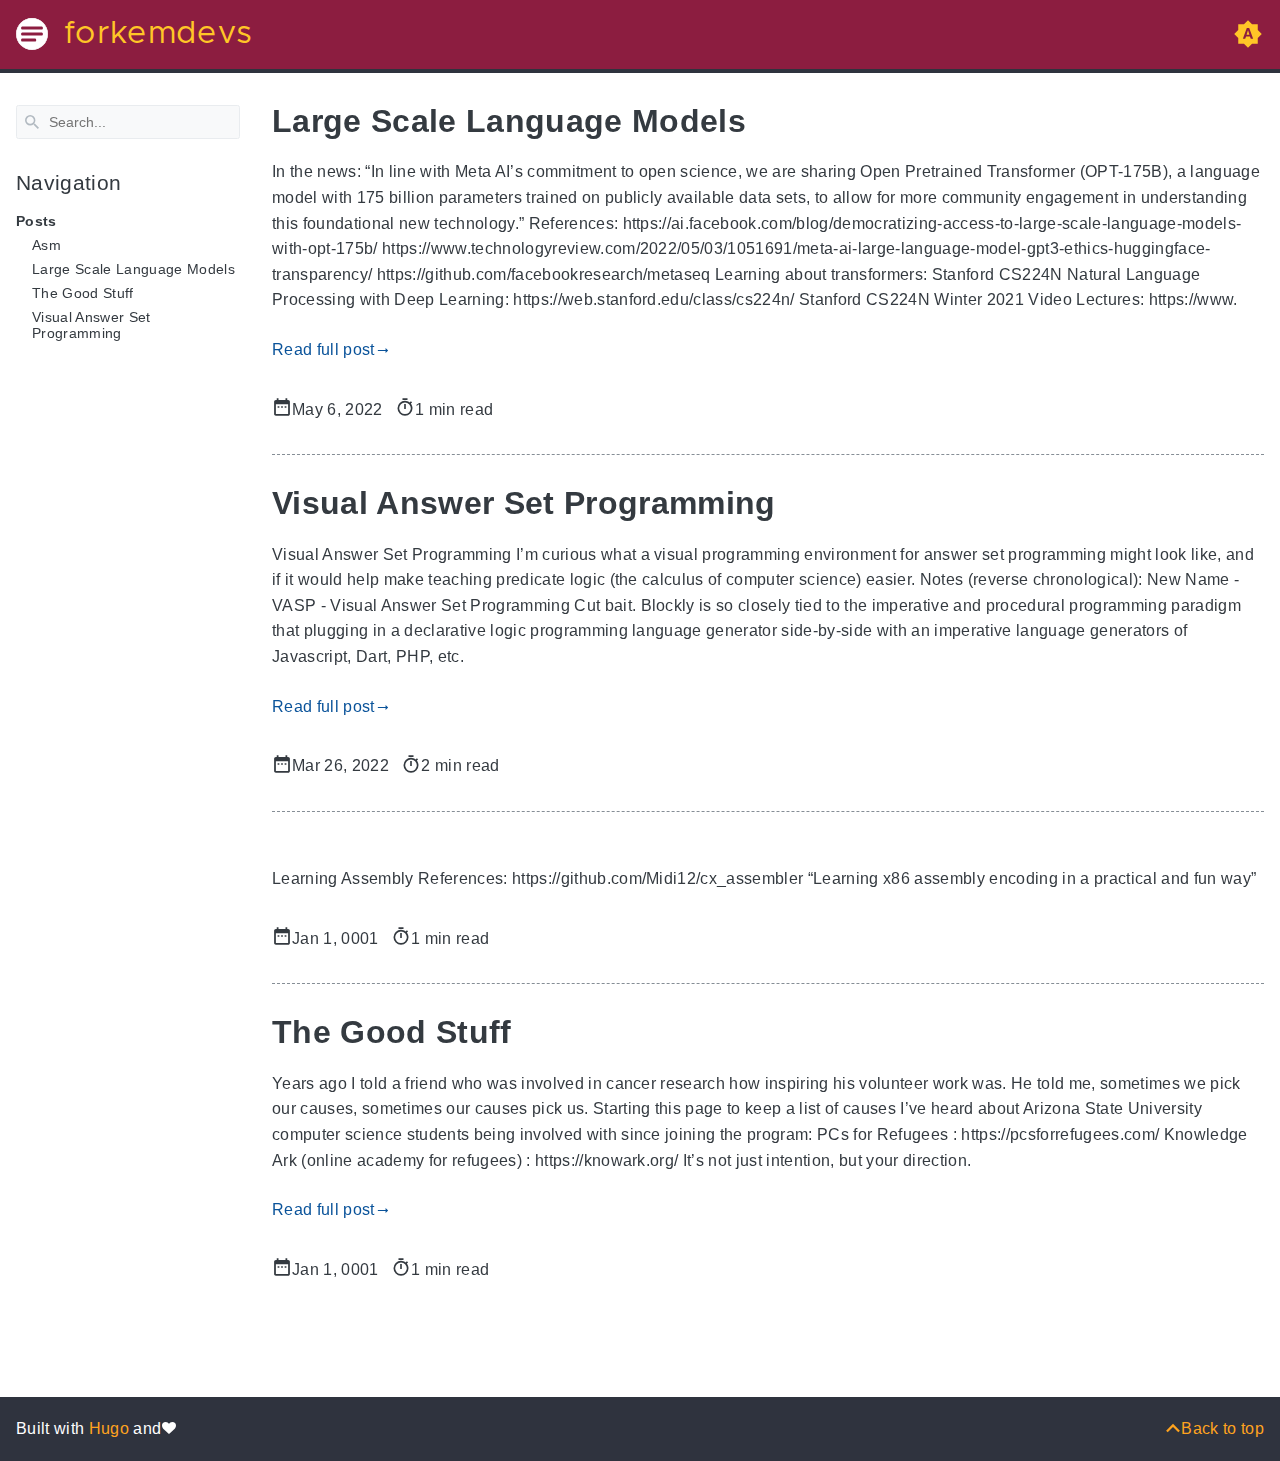
==== commit 0e006b68: "deploy: 5e32ad284f5319a22dcc56a550e35464767a1564" ====
--- a/posts/index.html
+++ b/posts/index.html
@@ -1,7 +1,7 @@
 <!doctype html><html lang=en class=color-toggle-hidden><head><meta charset=utf-8><meta name=viewport content="width=device-width,initial-scale=1"><meta name=color-scheme content="light dark"><meta name=description content="forkemdevs"><title>Posts | forkemdevs</title><link rel=icon type=image/svg+xml href=/favicon/favicon.svg><link rel=icon type=image/png sizes=32x32 href=/favicon/favicon-32x32.png><link rel=icon type=image/png sizes=16x16 href=/favicon/favicon-16x16.png><meta property="og:title" content="Posts"><meta property="og:description" content><meta property="og:type" content="website"><meta property="og:url" content="https://forkemdevs.github.io/posts/"><meta name=twitter:card content="summary"><meta name=twitter:title content="Posts"><meta name=twitter:description content><script src=/js/darkmode-ce906ea916.min.js></script>
 <link rel=preload as=font href=/fonts/Metropolis.woff2 type=font/woff2 crossorigin=anonymous><link rel=preload as=font href=/fonts/LiberationSans.woff2 type=font/woff2 crossorigin=anonymous><link rel=preload href=/main-f2bda721b7.min.css as=style><link rel=stylesheet href=/main-f2bda721b7.min.css media=all><link rel=preload href=/mobile-e59e15242a.min.css as=style><link rel=stylesheet href=/mobile-e59e15242a.min.css media="screen and (max-width: 45rem)"><link rel=preload href=/print-f79fc3e5d7.min.css as=style><link rel=stylesheet href=/print-f79fc3e5d7.min.css media=print><link rel=preload href=/custom.css as=style><link rel=stylesheet href=/custom.css media=all></head><body itemscope itemtype=https://schema.org/WebPage><svg class="svg-sprite" xmlns="http://www.w3.org/2000/svg" xmlns:xlink="http://www.w3.org/1999/xlink"><symbol viewBox="-2.29 -2.29 28.57 28.57" id="gdoc_arrow_back" xmlns="http://www.w3.org/2000/svg"><path d="M24 10.526v2.947H5.755l8.351 8.421-2.105 2.105-12-12 12-12 2.105 2.105-8.351 8.421H24z"/></symbol><symbol viewBox="-2.29 -2.29 28.57 28.57" id="gdoc_arrow_left_alt" xmlns="http://www.w3.org/2000/svg"><path d="M5.965 10.526V6.035L0 12l5.965 5.965v-4.491H24v-2.947H5.965z"/></symbol><symbol viewBox="-2.29 -2.29 28.57 28.57" id="gdoc_arrow_right_alt" xmlns="http://www.w3.org/2000/svg"><path d="M18.035 10.526V6.035L24 12l-5.965 5.965v-4.491H0v-2.947h18.035z"/></symbol><symbol viewBox="-2.29 -2.29 32.57 32.57" id="gdoc_bitbucket" xmlns="http://www.w3.org/2000/svg"><path d="M15.905 13.355c.189 1.444-1.564 2.578-2.784 1.839-1.375-.602-1.375-2.784-.034-3.403 1.151-.705 2.818.223 2.818 1.564zm1.907-.361c-.309-2.44-3.076-4.056-5.328-3.042-1.426.636-2.389 2.148-2.32 3.747.086 2.097 2.08 3.815 4.176 3.626s3.729-2.234 3.472-4.331zm4.108-9.315c-.756-.997-2.045-1.169-3.179-1.358-3.214-.516-6.513-.533-9.727.034-1.066.172-2.269.361-2.939 1.323 1.1 1.031 2.664 1.186 4.073 1.358 2.544.327 5.156.344 7.699.017 1.426-.172 3.008-.309 4.073-1.375zm.979 17.788c-.481 1.684-.206 3.953-1.994 4.932-3.076 1.701-6.806 1.89-10.191 1.289-1.787-.327-3.884-.894-4.864-2.578-.43-1.65-.705-3.334-.98-5.018l.103-.275.309-.155c5.121 3.386 12.288 3.386 17.427.0.808.241.206 1.22.189 1.805zM26.01 4.951c-.584 3.764-1.255 7.51-1.908 11.257-.189 1.1-1.255 1.719-2.148 2.183-3.214 1.615-6.96 1.89-10.483 1.512-2.389-.258-4.829-.894-6.771-2.389-.911-.705-.911-1.908-1.083-2.922-.602-3.523-1.289-7.046-1.719-10.604.206-1.547 1.942-2.217 3.231-2.698C6.848.654 8.686.362 10.508.19c3.884-.378 7.854-.241 11.618.859 1.341.395 2.784.945 3.695 2.097.412.533.275 1.203.189 1.805z"/></symbol><symbol viewBox="-2.29 -2.29 28.57 28.57" id="gdoc_bookmark" xmlns="http://www.w3.org/2000/svg"><path d="M15.268 4.392q.868.0 1.532.638t.664 1.506v17.463l-7.659-3.268-7.608 3.268V6.536q0-.868.664-1.506t1.532-.638h10.876zm4.34 14.144V4.392q0-.868-.638-1.532t-1.506-.664H6.537q0-.868.664-1.532T8.733.0h10.876q.868.0 1.532.664t.664 1.532v17.412z"/></symbol><symbol viewBox="-2.29 -2.29 32.57 32.57" id="gdoc_brightness_auto" xmlns="http://www.w3.org/2000/svg"><path d="M16.846 18.938h2.382L15.22 7.785h-2.44L8.772 18.938h2.382l.871-2.44h3.95zm7.087-9.062L27.999 14l-4.066 4.124v5.809h-5.809L14 27.999l-4.124-4.066H4.067v-5.809L.001 14l4.066-4.124V4.067h5.809L14 .001l4.124 4.066h5.809v5.809zm-11.385 4.937L14 10.282l1.452 4.531h-2.904z"/></symbol><symbol viewBox="-2.29 -2.29 32.57 32.57" id="gdoc_brightness_dark" xmlns="http://www.w3.org/2000/svg"><path d="M14 21.435q3.079.0 5.257-2.178T21.435 14t-2.178-5.257T14 6.565q-1.51.0-3.079.697 1.917.871 3.108 2.701T15.22 14t-1.191 4.037-3.108 2.701q1.568.697 3.079.697zm9.933-11.559L27.999 14l-4.066 4.124v5.809h-5.809L14 27.999l-4.124-4.066H4.067v-5.809L.001 14l4.066-4.124V4.067h5.809L14 .001l4.124 4.066h5.809v5.809z"/></symbol><symbol viewBox="-2.29 -2.29 32.57 32.57" id="gdoc_brightness_light" xmlns="http://www.w3.org/2000/svg"><path d="M14 21.435q3.079.0 5.257-2.178T21.435 14t-2.178-5.257T14 6.565 8.743 8.743 6.565 14t2.178 5.257T14 21.435zm9.933-3.311v5.809h-5.809L14 27.999l-4.124-4.066H4.067v-5.809L.001 14l4.066-4.124V4.067h5.809L14 .001l4.124 4.066h5.809v5.809L27.999 14z"/></symbol><symbol viewBox="-2.29 -2.29 32.57 32.57" id="gdoc_check" xmlns="http://www.w3.org/2000/svg"><path d="M8.885 20.197 25.759 3.323l2.24 2.24L8.885 24.677.0 15.792l2.24-2.24z"/></symbol><symbol viewBox="-2.29 -2.29 32.57 32.57" id="gdoc_cloud_off" xmlns="http://www.w3.org/2000/svg"><path d="M9.023 10.5H7q-1.914.0-3.281 1.395t-1.367 3.309 1.367 3.281T7 19.852h11.375zM3.5 4.976l1.477-1.477L24.5 23.022l-1.477 1.477-2.352-2.297H6.999q-2.898.0-4.949-2.051t-2.051-4.949q0-2.844 1.969-4.867t4.758-2.133zm19.086 5.578q2.242.164 3.828 1.832T28 16.351q0 3.008-2.461 4.758l-1.695-1.695q1.805-.984 1.805-3.063.0-1.422-1.039-2.461t-2.461-1.039h-1.75v-.602q0-2.68-1.859-4.539t-4.539-1.859q-1.531.0-2.953.711l-1.75-1.695Q11.431 3.5 14.001 3.5q2.953.0 5.496 2.078t3.09 4.977z"/></symbol><symbol viewBox="-2.29 -2.29 32.57 32.57" id="gdoc_code" xmlns="http://www.w3.org/2000/svg"><path d="M9.917 24.5a1.75 1.75.0 10-3.501.001 1.75 1.75.0 003.501-.001zm0-21a1.75 1.75.0 10-3.501.001A1.75 1.75.0 009.917 3.5zm11.666 2.333a1.75 1.75.0 10-3.501.001 1.75 1.75.0 003.501-.001zm1.75.0a3.502 3.502.0 01-1.75 3.026c-.055 6.581-4.721 8.039-7.82 9.023-2.898.911-3.846 1.349-3.846 3.117v.474a3.502 3.502.0 011.75 3.026c0 1.932-1.568 3.5-3.5 3.5s-3.5-1.568-3.5-3.5c0-1.294.711-2.424 1.75-3.026V6.526A3.502 3.502.0 014.667 3.5c0-1.932 1.568-3.5 3.5-3.5s3.5 1.568 3.5 3.5a3.502 3.502.0 01-1.75 3.026v9.06c.93-.456 1.914-.766 2.807-1.039 3.391-1.075 5.323-1.878 5.359-5.687a3.502 3.502.0 01-1.75-3.026c0-1.932 1.568-3.5 3.5-3.5s3.5 1.568 3.5 3.5z"/></symbol><symbol viewBox="-2.29 -2.29 32.57 32.57" id="gdoc_copy" xmlns="http://www.w3.org/2000/svg"><path d="M23.502 25.438V7.626H9.562v17.812h13.94zm0-20.315q1.013.0 1.787.745t.774 1.757v17.812q0 1.013-.774 1.787t-1.787.774H9.562q-1.013.0-1.787-.774t-.774-1.787V7.625q0-1.013.774-1.757t1.787-.745h13.94zM19.689.0v2.562H4.438v17.812H1.936V2.562q0-1.013.745-1.787T4.438.001h15.251z"/></symbol><symbol viewBox="-2.29 -2.29 36.57 36.57" id="gdoc_date" xmlns="http://www.w3.org/2000/svg"><path d="M27.192 28.844V11.192H4.808v17.652h22.384zm0-25.689q1.277.0 2.253.976t.976 2.253v22.459q0 1.277-.976 2.216t-2.253.939H4.808q-1.352.0-2.291-.901t-.939-2.253V6.385q0-1.277.939-2.253t2.291-.976h1.577V.001h3.23v3.155h12.769V.001h3.23v3.155h1.577zm-3.155 11.267v3.155h-3.23v-3.155h3.23zm-6.46.0v3.155h-3.155v-3.155h3.155zm-6.384.0v3.155h-3.23v-3.155h3.23z"/></symbol><symbol viewBox="-2.29 -2.29 36.57 36.57" id="gdoc_download" xmlns="http://www.w3.org/2000/svg"><path d="M2.866 28.209h26.269v3.79H2.866v-3.79zm26.268-16.925L16 24.418 2.866 11.284h7.493V.001h11.283v11.283h7.493z"/></symbol><symbol viewBox="-2.29 -2.29 36.57 36.57" id="gdoc_email" xmlns="http://www.w3.org/2000/svg"><path d="M28.845 9.615v-3.23L16 14.422 3.155 6.385v3.23L16 17.577zm0-6.46q1.277.0 2.216.977T32 6.385v19.23q0 1.277-.939 2.253t-2.216.977H3.155q-1.277.0-2.216-.977T0 25.615V6.385q0-1.277.939-2.253t2.216-.977h25.69z"/></symbol><symbol viewBox="-2.29 -2.29 32.57 32.57" id="gdoc_git" xmlns="http://www.w3.org/2000/svg"><path d="M27.472 12.753 15.247.529a1.803 1.803.0 00-2.55.0l-2.84 2.84 2.137 2.137a2.625 2.625.0 013.501 3.501l3.499 3.499a2.625 2.625.0 11-1.237 1.237l-3.499-3.499c-.083.04-.169.075-.257.106v7.3a2.626 2.626.0 11-1.75.0v-7.3a2.626 2.626.0 01-1.494-3.607L8.62 4.606l-8.09 8.09a1.805 1.805.0 000 2.551l12.225 12.224a1.803 1.803.0 002.55.0l12.168-12.168a1.805 1.805.0 000-2.551z"/></symbol><symbol viewBox="-2.29 -2.29 36.57 36.57" id="gdoc_github" xmlns="http://www.w3.org/2000/svg"><path d="M16 .394c8.833.0 15.999 7.166 15.999 15.999.0 7.062-4.583 13.062-10.937 15.187-.813.146-1.104-.354-1.104-.771.0-.521.021-2.25.021-4.396.0-1.5-.5-2.458-1.083-2.958 3.562-.396 7.312-1.75 7.312-7.896.0-1.75-.625-3.167-1.646-4.291.167-.417.708-2.042-.167-4.25-1.333-.417-4.396 1.646-4.396 1.646a15.032 15.032.0 00-8 0S8.937 6.602 7.603 7.018c-.875 2.208-.333 3.833-.167 4.25-1.021 1.125-1.646 2.542-1.646 4.291.0 6.125 3.729 7.5 7.291 7.896-.458.417-.875 1.125-1.021 2.146-.917.417-3.25 1.125-4.646-1.333-.875-1.521-2.458-1.646-2.458-1.646-1.562-.021-.104.979-.104.979 1.042.479 1.771 2.333 1.771 2.333.938 2.854 5.396 1.896 5.396 1.896.0 1.333.021 2.583.021 2.979.0.417-.292.917-1.104.771C4.582 29.455-.001 23.455-.001 16.393-.001 7.56 7.165.394 15.998.394zM6.063 23.372c.042-.083-.021-.187-.146-.25-.125-.042-.229-.021-.271.042-.042.083.021.187.146.25.104.062.229.042.271-.042zm.646.709c.083-.062.062-.208-.042-.333-.104-.104-.25-.146-.333-.062-.083.062-.062.208.042.333.104.104.25.146.333.062zm.625.937c.104-.083.104-.25.0-.396-.083-.146-.25-.208-.354-.125-.104.062-.104.229.0.375s.271.208.354.146zm.875.875c.083-.083.042-.271-.083-.396-.146-.146-.333-.167-.417-.062-.104.083-.062.271.083.396.146.146.333.167.417.062zm1.187.521c.042-.125-.083-.271-.271-.333-.167-.042-.354.021-.396.146s.083.271.271.312c.167.062.354.0.396-.125zm1.313.104c0-.146-.167-.25-.354-.229-.187.0-.333.104-.333.229.0.146.146.25.354.229.187.0.333-.104.333-.229zm1.208-.208c-.021-.125-.187-.208-.375-.187-.187.042-.312.167-.292.312.021.125.187.208.375.167s.312-.167.292-.292z"/></symbol><symbol viewBox="-2.29 -2.29 32.57 32.57" id="gdoc_gitlab" xmlns="http://www.w3.org/2000/svg"><path d="M1.629 11.034 14 26.888.442 17.048a1.09 1.09.0 01-.39-1.203l1.578-4.811zm7.217.0h10.309l-5.154 15.854zM5.753 1.475l3.093 9.559H1.63l3.093-9.559a.548.548.0 011.031.0zm20.618 9.559 1.578 4.811c.141.437-.016.922-.39 1.203l-13.558 9.84 12.371-15.854zm0 0h-7.216l3.093-9.559a.548.548.0 011.031.0z"/></symbol><symbol viewBox="-2.29 -2.29 36.57 36.57" id="gdoc_heart" xmlns="http://www.w3.org/2000/svg"><path d="M16 29.714a1.11 1.11.0 01-.786-.321L4.072 18.643c-.143-.125-4.071-3.714-4.071-8 0-5.232 3.196-8.357 8.535-8.357 3.125.0 6.053 2.464 7.464 3.857 1.411-1.393 4.339-3.857 7.464-3.857 5.339.0 8.535 3.125 8.535 8.357.0 4.286-3.928 7.875-4.089 8.035L16.785 29.392c-.214.214-.5.321-.786.321z"/></symbol><symbol viewBox="-2.29 -2.29 32.57 32.57" id="gdoc_home" xmlns="http://www.w3.org/2000/svg"><path d="M24.003 15.695v8.336c0 .608-.504 1.111-1.111 1.111h-6.669v-6.669h-4.446v6.669H5.108a1.119 1.119.0 01-1.111-1.111v-8.336c0-.035.017-.069.017-.104L14 7.359l9.986 8.232a.224.224.0 01.017.104zm3.873-1.198-1.077 1.285a.578.578.0 01-.365.191h-.052a.547.547.0 01-.365-.122L14 5.831 1.983 15.851a.594.594.0 01-.417.122.578.578.0 01-.365-.191L.124 14.497a.57.57.0 01.069-.781L12.679 3.314c.729-.608 1.91-.608 2.64.0l4.237 3.543V3.471c0-.313.243-.556.556-.556h3.334c.313.0.556.243.556.556v7.085l3.803 3.161c.226.191.26.556.069.781z"/></symbol><symbol viewBox="-2.29 -2.29 32.57 32.57" id="gdoc_keyborad_arrow_down" xmlns="http://www.w3.org/2000/svg"><path d="M3.281 5.36 14 16.079 24.719 5.36 28 8.641l-14 14-14-14z"/></symbol><symbol viewBox="-2.29 -2.29 36.57 36.57" id="gdoc_keyborad_arrow_left" xmlns="http://www.w3.org/2000/svg"><path d="M25.875 28.25 22.125 32 6.126 16.001 22.125.002l3.75 3.75-12.25 12.25z"/></symbol><symbol viewBox="-2.29 -2.29 36.57 36.57" id="gdoc_keyborad_arrow_right" xmlns="http://www.w3.org/2000/svg"><path d="M6.125 28.25 18.375 16 6.125 3.75 9.875.0l15.999 15.999L9.875 31.998z"/></symbol><symbol viewBox="-2.29 -2.29 32.57 32.57" id="gdoc_keyborad_arrow_up" xmlns="http://www.w3.org/2000/svg"><path d="M24.719 22.64 14 11.921 3.281 22.64.0 19.359l14-14 14 14z"/></symbol><symbol viewBox="-2.29 -2.29 36.57 36.57" id="gdoc_link" xmlns="http://www.w3.org/2000/svg"><path d="M24.037 7.963q3.305.0 5.634 2.366T32 16t-2.329 5.671-5.634 2.366h-6.46v-3.08h6.46q2.028.0 3.493-1.465t1.465-3.493-1.465-3.493-3.493-1.465h-6.46v-3.08h6.46zM9.615 17.578v-3.155h12.77v3.155H9.615zM3.005 16q0 2.028 1.465 3.493t3.493 1.465h6.46v3.08h-6.46q-3.305.0-5.634-2.366T0 16.001t2.329-5.671 5.634-2.366h6.46v3.08h-6.46q-2.028.0-3.493 1.465t-1.465 3.493z"/></symbol><symbol viewBox="-2.29 -2.29 36.57 36.57" id="gdoc_menu" xmlns="http://www.w3.org/2000/svg"><path d="M.001 5.334h31.998v3.583H.001V5.334zm0 12.416v-3.5h31.998v3.5H.001zm0 8.916v-3.583h31.998v3.583H.001z"/></symbol><symbol viewBox="-2.29 -2.29 32.57 32.57" id="gdoc_notification" xmlns="http://www.w3.org/2000/svg"><path d="M22.615 19.384l2.894 2.894v1.413H2.49v-1.413l2.894-2.894V12.25q0-3.365 1.716-5.856t4.745-3.231v-1.01q0-.875.606-1.514T13.999.0t1.548.639.606 1.514v1.01q3.029.74 4.745 3.231t1.716 5.856v7.134zM14 27.999q-1.211.0-2.053-.808t-.841-2.019h5.788q0 1.144-.875 1.986T14 27.999z"/></symbol><symbol viewBox="-2.29 -2.29 32.57 32.57" id="gdoc_path" xmlns="http://www.w3.org/2000/svg"><path d="M28 12.62h-9.793V8.414h-2.826v11.173h2.826v-4.206H28V26.62h-9.793v-4.206H12.62v-14H9.794v4.206H.001V1.381h9.793v4.206h8.413V1.381H28V12.62z"/></symbol><symbol viewBox="-2.29 -2.29 36.57 36.57" id="gdoc_person" xmlns="http://www.w3.org/2000/svg"><path d="M16 20.023q5.052.0 10.526 2.199t5.473 5.754v4.023H0v-4.023q0-3.555 5.473-5.754t10.526-2.199zM16 16q-3.275.0-5.614-2.339T8.047 8.047t2.339-5.661T16 0t5.614 2.386 2.339 5.661-2.339 5.614T16 16z"/></symbol><symbol viewBox="-2.29 -2.29 36.57 36.57" id="gdoc_search" xmlns="http://www.w3.org/2000/svg"><path d="M11.925 20.161q3.432.0 5.834-2.402t2.402-5.834-2.402-5.834-5.834-2.402-5.834 2.402-2.402 5.834 2.402 5.834 5.834 2.402zm10.981.0L32 29.255 29.255 32l-9.094-9.094v-1.458l-.515-.515q-3.26 2.831-7.721 2.831-4.976.0-8.45-3.432T.001 11.925t3.474-8.45 8.45-3.474 8.407 3.474 3.432 8.45q0 1.802-.858 4.075t-1.973 3.646l.515.515h1.458z"/></symbol><symbol viewBox="-2.29 -2.29 32.57 32.57" id="gdoc_shield" xmlns="http://www.w3.org/2000/svg"><path d="M22.167 15.166V3.5h-8.166v20.726c.93-.492 2.424-1.349 3.883-2.497 1.95-1.531 4.284-3.919 4.284-6.562zm3.499-13.999v14c0 7.674-10.737 12.523-11.192 12.724-.146.073-.31.109-.474.109s-.328-.036-.474-.109c-.456-.201-11.192-5.049-11.192-12.724v-14C2.334.529 2.863.0 3.501.0H24.5c.638.0 1.167.529 1.167 1.167z"/></symbol><symbol viewBox="-2.29 -2.29 32.57 32.57" id="gdoc_tags" xmlns="http://www.w3.org/2000/svg"><path d="M6.606 7.549c0-1.047-.84-1.887-1.887-1.887s-1.887.84-1.887 1.887.84 1.887 1.887 1.887 1.887-.84 1.887-1.887zm15.732 8.493c0 .501-.206.988-.546 1.327l-7.239 7.254c-.354.339-.84.546-1.342.546s-.988-.206-1.327-.546L1.342 14.066C.59 13.329.0 11.899.0 10.852V4.718a1.9 1.9.0 011.887-1.887h6.134c1.047.0 2.477.59 3.229 1.342L21.792 14.7c.339.354.546.84.546 1.342zm5.661.0c0 .501-.206.988-.546 1.327l-7.239 7.254c-.354.339-.84.546-1.342.546-.767.0-1.15-.354-1.651-.87l6.93-6.93c.339-.339.546-.826.546-1.327s-.206-.988-.546-1.342L13.609 4.173c-.752-.752-2.182-1.342-3.229-1.342h3.303c1.047.0 2.477.59 3.229 1.342L27.454 14.7c.339.354.546.84.546 1.342z"/></symbol><symbol viewBox="-2.29 -2.29 36.57 36.57" id="gdoc_timer" xmlns="http://www.w3.org/2000/svg"><path d="M16 29q4.428.0 7.536-3.143t3.107-7.571-3.107-7.536T16 7.643 8.464 10.75t-3.107 7.536 3.107 7.571T16 29zM26.714 9.786q1.214 1.571 2.107 4.036t.893 4.464q0 5.643-4 9.678T16 32t-9.714-4.036-4-9.678 4-9.678T16 4.572q1.929.0 4.464.929t4.107 2.143l2.143-2.214q1.143.929 2.143 2.143zM14.5 19.857v-9.143h3v9.143h-3zM20.571.001v3.071h-9.143V.001h9.143z"/></symbol></svg><div class=wrapper><input type=checkbox class=hidden id=menu-control>
 <input type=checkbox class=hidden id=menu-header-control><header class=gdoc-header><div class="container flex align-center justify-between"><label for=menu-control class=gdoc-nav__control><svg class="icon gdoc_menu"><title>Open Nav Menu</title><use xlink:href="#gdoc_menu"/></svg><svg class="icon gdoc_arrow_back"><title>Close Nav Menu</title><use xlink:href="#gdoc_arrow_back"/></svg></label><a class=gdoc-header__link href=https://forkemdevs.github.io><span class="gdoc-brand flex align-center"><img class=gdoc-brand__img src=/brand.svg alt>
-<span class=gdoc-brand__title>forkemdevs</span></span></a><div class=gdoc-menu-header><span id=gdoc-dark-mode><svg class="icon gdoc_brightness_dark"><title>Toggle Dark/Light/Auto mode</title><use xlink:href="#gdoc_brightness_dark"/></svg><svg class="icon gdoc_brightness_light"><title>Toggle Dark/Light/Auto mode</title><use xlink:href="#gdoc_brightness_light"/></svg><svg class="icon gdoc_brightness_auto"><title>Toggle Dark/Light/Auto mode</title><use xlink:href="#gdoc_brightness_auto"/></svg></span></div></div></header><main class="container flex flex-even"><aside class=gdoc-nav><nav><div class=gdoc-search><svg class="icon gdoc_search"><use xlink:href="#gdoc_search"/></svg><input type=text id=gdoc-search-input class=gdoc-search__input placeholder=Search... aria-label=Search maxlength=64><div class="gdoc-search__spinner spinner hidden"></div><ul id=gdoc-search-results class=gdoc-search__list></ul></div><section class=gdoc-nav--main><h2>Navigation</h2><ul class=gdoc-nav__list><li><span class=flex>Posts</span><ul class=gdoc-nav__list><li><span class=flex><a href=/posts/asm/ class=gdoc-nav__entry>Asm</a></span></li><li><span class=flex><a href=/posts/thegoodstuff/ class=gdoc-nav__entry>Thegoodstuff</a></span></li><li><span class=flex><a href=/posts/billions/ class=gdoc-nav__entry>Large Scale Language Models</a></span></li><li><span class=flex><a href=/posts/visualasp/ class=gdoc-nav__entry>Visual Answer Set Programming</a></span></li></ul></li></ul></section><section class=gdoc-nav--more></section></nav></aside><div class=gdoc-page><article class="gdoc-markdown gdoc-post"><header class=gdoc-post__header><h1 class=gdoc-post__title><a href=/posts/billions/>Large Scale Language Models</a></h1></header><section>In the news:
+<span class=gdoc-brand__title>forkemdevs</span></span></a><div class=gdoc-menu-header><span id=gdoc-dark-mode><svg class="icon gdoc_brightness_dark"><title>Toggle Dark/Light/Auto mode</title><use xlink:href="#gdoc_brightness_dark"/></svg><svg class="icon gdoc_brightness_light"><title>Toggle Dark/Light/Auto mode</title><use xlink:href="#gdoc_brightness_light"/></svg><svg class="icon gdoc_brightness_auto"><title>Toggle Dark/Light/Auto mode</title><use xlink:href="#gdoc_brightness_auto"/></svg></span></div></div></header><main class="container flex flex-even"><aside class=gdoc-nav><nav><div class=gdoc-search><svg class="icon gdoc_search"><use xlink:href="#gdoc_search"/></svg><input type=text id=gdoc-search-input class=gdoc-search__input placeholder=Search... aria-label=Search maxlength=64><div class="gdoc-search__spinner spinner hidden"></div><ul id=gdoc-search-results class=gdoc-search__list></ul></div><section class=gdoc-nav--main><h2>Navigation</h2><ul class=gdoc-nav__list><li><span class=flex>Posts</span><ul class=gdoc-nav__list><li><span class=flex><a href=/posts/asm/ class=gdoc-nav__entry>Asm</a></span></li><li><span class=flex><a href=/posts/billions/ class=gdoc-nav__entry>Large Scale Language Models</a></span></li><li><span class=flex><a href=/posts/thegoodstuff/ class=gdoc-nav__entry>The Good Stuff</a></span></li><li><span class=flex><a href=/posts/visualasp/ class=gdoc-nav__entry>Visual Answer Set Programming</a></span></li></ul></li></ul></section><section class=gdoc-nav--more></section></nav></aside><div class=gdoc-page><article class="gdoc-markdown gdoc-post"><header class=gdoc-post__header><h1 class=gdoc-post__title><a href=/posts/billions/>Large Scale Language Models</a></h1></header><section>In the news:
 &ldquo;In line with Meta AI’s commitment to open science, we are sharing Open Pretrained Transformer (OPT-175B), a language model with 175 billion parameters trained on publicly available data sets, to allow for more community engagement in understanding this foundational new technology.&rdquo;
 References:
 https://ai.facebook.com/blog/democratizing-access-to-large-scale-language-models-with-opt-175b/ https://www.technologyreview.com/2022/05/03/1051691/meta-ai-large-language-model-gpt3-ethics-huggingface-transparency/ https://github.com/facebookresearch/metaseq Learning about transformers:
@@ -13,7 +13,7 @@
 <span class=no-wrap><svg class="icon gdoc_timer"><use xlink:href="#gdoc_timer"/></svg><span class=gdoc-post__tag>2 min read</span></span></footer></article><article class="gdoc-markdown gdoc-post"><header class=gdoc-post__header><h1 class=gdoc-post__title><a href=/posts/asm/></a></h1></header><section>Learning Assembly
 References:
 https://github.com/Midi12/cx_assembler &ldquo;Learning x86 assembly encoding in a practical and fun way&rdquo;</section><div class=gdoc-post__readmore></div><footer class=gdoc-post__footer><span class=no-wrap><svg class="icon gdoc_date"><use xlink:href="#gdoc_date"/></svg><span class=gdoc-post__tag><time datetime=0001-01-01T00:00:00Z>Jan 1, 0001</time></span></span>
-<span class=no-wrap><svg class="icon gdoc_timer"><use xlink:href="#gdoc_timer"/></svg><span class=gdoc-post__tag>1 min read</span></span></footer></article><article class="gdoc-markdown gdoc-post"><header class=gdoc-post__header><h1 class=gdoc-post__title><a href=/posts/thegoodstuff/></a></h1></header><section>Years ago I told a friend who was involved in cancer research how inspiring his volunteer work was. He told me, sometimes we pick our causes, sometimes our causes pick us.
+<span class=no-wrap><svg class="icon gdoc_timer"><use xlink:href="#gdoc_timer"/></svg><span class=gdoc-post__tag>1 min read</span></span></footer></article><article class="gdoc-markdown gdoc-post"><header class=gdoc-post__header><h1 class=gdoc-post__title><a href=/posts/thegoodstuff/>The Good Stuff</a></h1></header><section>Years ago I told a friend who was involved in cancer research how inspiring his volunteer work was. He told me, sometimes we pick our causes, sometimes our causes pick us.
 Starting this page to keep a list of causes I&rsquo;ve heard about Arizona State University computer science students being involved with since joining the program:
 PCs for Refugees : https://pcsforrefugees.com/ Knowledge Ark (online academy for refugees) : https://knowark.org/ It&rsquo;s not just intention, but your direction.</section><div class=gdoc-post__readmore><a class="flex-inline align-center fake-link" title="Read full post" href=/posts/thegoodstuff/>Read full post</a></div><footer class=gdoc-post__footer><span class=no-wrap><svg class="icon gdoc_date"><use xlink:href="#gdoc_date"/></svg><span class=gdoc-post__tag><time datetime=0001-01-01T00:00:00Z>Jan 1, 0001</time></span></span>
 <span class=no-wrap><svg class="icon gdoc_timer"><use xlink:href="#gdoc_timer"/></svg><span class=gdoc-post__tag>1 min read</span></span></footer></article><div class="gdoc-page__footer flex flex-wrap justify-between"></div></div></main><footer class=gdoc-footer><div class="container flex"><div class="flex flex-wrap"><span class="gdoc-footer__item gdoc-footer__item--row">Built with <a href=https://gohugo.io/ class=gdoc-footer__link>Hugo</a> and<svg class="icon gdoc_heart"><use xlink:href="#gdoc_heart"/></svg></span></div><div class="flex flex-25 justify-end"><span class="gdoc-footer__item text-right"><a class="gdoc-footer__link fake-link" href=# aria-label="Back to top"><svg class="icon gdoc_keyborad_arrow_up"><use xlink:href="#gdoc_keyborad_arrow_up"/></svg><span class=hidden-mobile>Back to top</span></a></span></div></div></footer></div><script defer src=/js/en.search.min.abe68cbe5566df3a4f1f0d85d032292425f161613d17ce5e425dd2c1304852de.js></script>
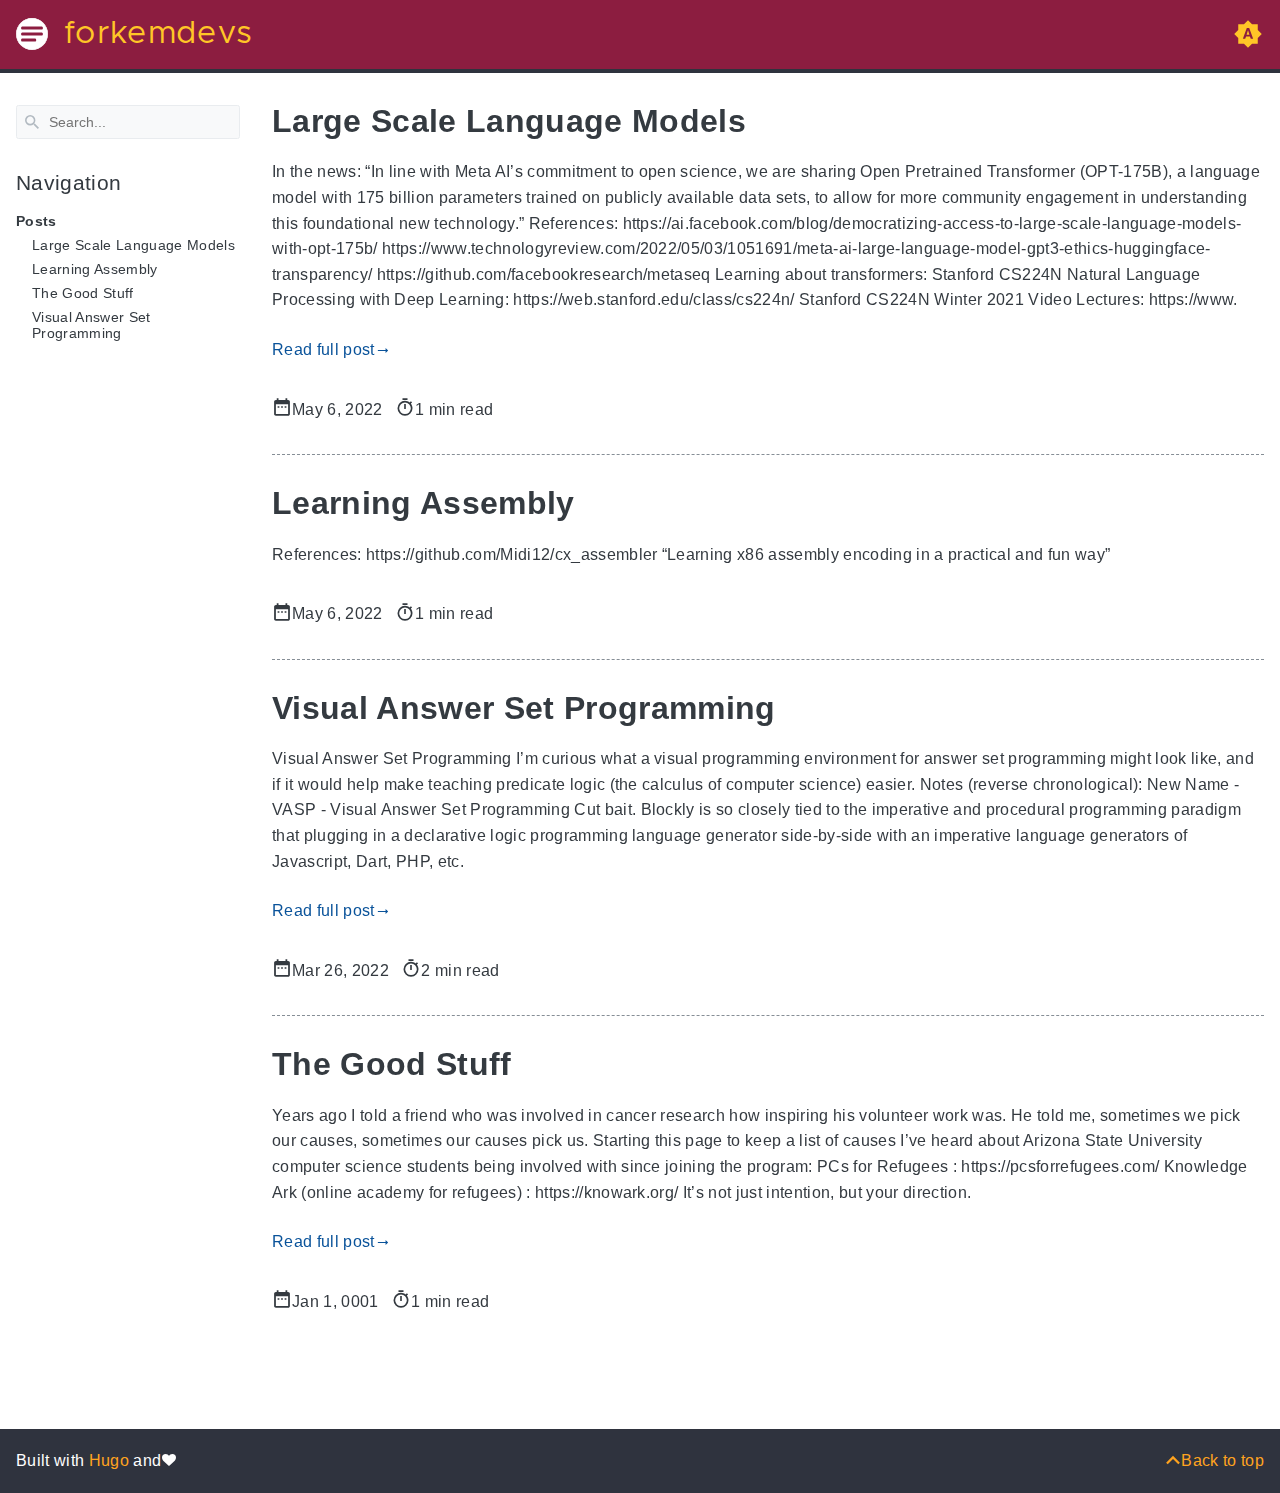
==== commit 4f5d4777: "deploy: a81bc8d54da3c0abd939d4f2b29c6a375d6c00d0" ====
--- a/posts/index.html
+++ b/posts/index.html
@@ -1,19 +1,18 @@
 <!doctype html><html lang=en class=color-toggle-hidden><head><meta charset=utf-8><meta name=viewport content="width=device-width,initial-scale=1"><meta name=color-scheme content="light dark"><meta name=description content="forkemdevs"><title>Posts | forkemdevs</title><link rel=icon type=image/svg+xml href=/favicon/favicon.svg><link rel=icon type=image/png sizes=32x32 href=/favicon/favicon-32x32.png><link rel=icon type=image/png sizes=16x16 href=/favicon/favicon-16x16.png><meta property="og:title" content="Posts"><meta property="og:description" content><meta property="og:type" content="website"><meta property="og:url" content="https://forkemdevs.github.io/posts/"><meta name=twitter:card content="summary"><meta name=twitter:title content="Posts"><meta name=twitter:description content><script src=/js/darkmode-ce906ea916.min.js></script>
 <link rel=preload as=font href=/fonts/Metropolis.woff2 type=font/woff2 crossorigin=anonymous><link rel=preload as=font href=/fonts/LiberationSans.woff2 type=font/woff2 crossorigin=anonymous><link rel=preload href=/main-f2bda721b7.min.css as=style><link rel=stylesheet href=/main-f2bda721b7.min.css media=all><link rel=preload href=/mobile-e59e15242a.min.css as=style><link rel=stylesheet href=/mobile-e59e15242a.min.css media="screen and (max-width: 45rem)"><link rel=preload href=/print-f79fc3e5d7.min.css as=style><link rel=stylesheet href=/print-f79fc3e5d7.min.css media=print><link rel=preload href=/custom.css as=style><link rel=stylesheet href=/custom.css media=all></head><body itemscope itemtype=https://schema.org/WebPage><svg class="svg-sprite" xmlns="http://www.w3.org/2000/svg" xmlns:xlink="http://www.w3.org/1999/xlink"><symbol viewBox="-2.29 -2.29 28.57 28.57" id="gdoc_arrow_back" xmlns="http://www.w3.org/2000/svg"><path d="M24 10.526v2.947H5.755l8.351 8.421-2.105 2.105-12-12 12-12 2.105 2.105-8.351 8.421H24z"/></symbol><symbol viewBox="-2.29 -2.29 28.57 28.57" id="gdoc_arrow_left_alt" xmlns="http://www.w3.org/2000/svg"><path d="M5.965 10.526V6.035L0 12l5.965 5.965v-4.491H24v-2.947H5.965z"/></symbol><symbol viewBox="-2.29 -2.29 28.57 28.57" id="gdoc_arrow_right_alt" xmlns="http://www.w3.org/2000/svg"><path d="M18.035 10.526V6.035L24 12l-5.965 5.965v-4.491H0v-2.947h18.035z"/></symbol><symbol viewBox="-2.29 -2.29 32.57 32.57" id="gdoc_bitbucket" xmlns="http://www.w3.org/2000/svg"><path d="M15.905 13.355c.189 1.444-1.564 2.578-2.784 1.839-1.375-.602-1.375-2.784-.034-3.403 1.151-.705 2.818.223 2.818 1.564zm1.907-.361c-.309-2.44-3.076-4.056-5.328-3.042-1.426.636-2.389 2.148-2.32 3.747.086 2.097 2.08 3.815 4.176 3.626s3.729-2.234 3.472-4.331zm4.108-9.315c-.756-.997-2.045-1.169-3.179-1.358-3.214-.516-6.513-.533-9.727.034-1.066.172-2.269.361-2.939 1.323 1.1 1.031 2.664 1.186 4.073 1.358 2.544.327 5.156.344 7.699.017 1.426-.172 3.008-.309 4.073-1.375zm.979 17.788c-.481 1.684-.206 3.953-1.994 4.932-3.076 1.701-6.806 1.89-10.191 1.289-1.787-.327-3.884-.894-4.864-2.578-.43-1.65-.705-3.334-.98-5.018l.103-.275.309-.155c5.121 3.386 12.288 3.386 17.427.0.808.241.206 1.22.189 1.805zM26.01 4.951c-.584 3.764-1.255 7.51-1.908 11.257-.189 1.1-1.255 1.719-2.148 2.183-3.214 1.615-6.96 1.89-10.483 1.512-2.389-.258-4.829-.894-6.771-2.389-.911-.705-.911-1.908-1.083-2.922-.602-3.523-1.289-7.046-1.719-10.604.206-1.547 1.942-2.217 3.231-2.698C6.848.654 8.686.362 10.508.19c3.884-.378 7.854-.241 11.618.859 1.341.395 2.784.945 3.695 2.097.412.533.275 1.203.189 1.805z"/></symbol><symbol viewBox="-2.29 -2.29 28.57 28.57" id="gdoc_bookmark" xmlns="http://www.w3.org/2000/svg"><path d="M15.268 4.392q.868.0 1.532.638t.664 1.506v17.463l-7.659-3.268-7.608 3.268V6.536q0-.868.664-1.506t1.532-.638h10.876zm4.34 14.144V4.392q0-.868-.638-1.532t-1.506-.664H6.537q0-.868.664-1.532T8.733.0h10.876q.868.0 1.532.664t.664 1.532v17.412z"/></symbol><symbol viewBox="-2.29 -2.29 32.57 32.57" id="gdoc_brightness_auto" xmlns="http://www.w3.org/2000/svg"><path d="M16.846 18.938h2.382L15.22 7.785h-2.44L8.772 18.938h2.382l.871-2.44h3.95zm7.087-9.062L27.999 14l-4.066 4.124v5.809h-5.809L14 27.999l-4.124-4.066H4.067v-5.809L.001 14l4.066-4.124V4.067h5.809L14 .001l4.124 4.066h5.809v5.809zm-11.385 4.937L14 10.282l1.452 4.531h-2.904z"/></symbol><symbol viewBox="-2.29 -2.29 32.57 32.57" id="gdoc_brightness_dark" xmlns="http://www.w3.org/2000/svg"><path d="M14 21.435q3.079.0 5.257-2.178T21.435 14t-2.178-5.257T14 6.565q-1.51.0-3.079.697 1.917.871 3.108 2.701T15.22 14t-1.191 4.037-3.108 2.701q1.568.697 3.079.697zm9.933-11.559L27.999 14l-4.066 4.124v5.809h-5.809L14 27.999l-4.124-4.066H4.067v-5.809L.001 14l4.066-4.124V4.067h5.809L14 .001l4.124 4.066h5.809v5.809z"/></symbol><symbol viewBox="-2.29 -2.29 32.57 32.57" id="gdoc_brightness_light" xmlns="http://www.w3.org/2000/svg"><path d="M14 21.435q3.079.0 5.257-2.178T21.435 14t-2.178-5.257T14 6.565 8.743 8.743 6.565 14t2.178 5.257T14 21.435zm9.933-3.311v5.809h-5.809L14 27.999l-4.124-4.066H4.067v-5.809L.001 14l4.066-4.124V4.067h5.809L14 .001l4.124 4.066h5.809v5.809L27.999 14z"/></symbol><symbol viewBox="-2.29 -2.29 32.57 32.57" id="gdoc_check" xmlns="http://www.w3.org/2000/svg"><path d="M8.885 20.197 25.759 3.323l2.24 2.24L8.885 24.677.0 15.792l2.24-2.24z"/></symbol><symbol viewBox="-2.29 -2.29 32.57 32.57" id="gdoc_cloud_off" xmlns="http://www.w3.org/2000/svg"><path d="M9.023 10.5H7q-1.914.0-3.281 1.395t-1.367 3.309 1.367 3.281T7 19.852h11.375zM3.5 4.976l1.477-1.477L24.5 23.022l-1.477 1.477-2.352-2.297H6.999q-2.898.0-4.949-2.051t-2.051-4.949q0-2.844 1.969-4.867t4.758-2.133zm19.086 5.578q2.242.164 3.828 1.832T28 16.351q0 3.008-2.461 4.758l-1.695-1.695q1.805-.984 1.805-3.063.0-1.422-1.039-2.461t-2.461-1.039h-1.75v-.602q0-2.68-1.859-4.539t-4.539-1.859q-1.531.0-2.953.711l-1.75-1.695Q11.431 3.5 14.001 3.5q2.953.0 5.496 2.078t3.09 4.977z"/></symbol><symbol viewBox="-2.29 -2.29 32.57 32.57" id="gdoc_code" xmlns="http://www.w3.org/2000/svg"><path d="M9.917 24.5a1.75 1.75.0 10-3.501.001 1.75 1.75.0 003.501-.001zm0-21a1.75 1.75.0 10-3.501.001A1.75 1.75.0 009.917 3.5zm11.666 2.333a1.75 1.75.0 10-3.501.001 1.75 1.75.0 003.501-.001zm1.75.0a3.502 3.502.0 01-1.75 3.026c-.055 6.581-4.721 8.039-7.82 9.023-2.898.911-3.846 1.349-3.846 3.117v.474a3.502 3.502.0 011.75 3.026c0 1.932-1.568 3.5-3.5 3.5s-3.5-1.568-3.5-3.5c0-1.294.711-2.424 1.75-3.026V6.526A3.502 3.502.0 014.667 3.5c0-1.932 1.568-3.5 3.5-3.5s3.5 1.568 3.5 3.5a3.502 3.502.0 01-1.75 3.026v9.06c.93-.456 1.914-.766 2.807-1.039 3.391-1.075 5.323-1.878 5.359-5.687a3.502 3.502.0 01-1.75-3.026c0-1.932 1.568-3.5 3.5-3.5s3.5 1.568 3.5 3.5z"/></symbol><symbol viewBox="-2.29 -2.29 32.57 32.57" id="gdoc_copy" xmlns="http://www.w3.org/2000/svg"><path d="M23.502 25.438V7.626H9.562v17.812h13.94zm0-20.315q1.013.0 1.787.745t.774 1.757v17.812q0 1.013-.774 1.787t-1.787.774H9.562q-1.013.0-1.787-.774t-.774-1.787V7.625q0-1.013.774-1.757t1.787-.745h13.94zM19.689.0v2.562H4.438v17.812H1.936V2.562q0-1.013.745-1.787T4.438.001h15.251z"/></symbol><symbol viewBox="-2.29 -2.29 36.57 36.57" id="gdoc_date" xmlns="http://www.w3.org/2000/svg"><path d="M27.192 28.844V11.192H4.808v17.652h22.384zm0-25.689q1.277.0 2.253.976t.976 2.253v22.459q0 1.277-.976 2.216t-2.253.939H4.808q-1.352.0-2.291-.901t-.939-2.253V6.385q0-1.277.939-2.253t2.291-.976h1.577V.001h3.23v3.155h12.769V.001h3.23v3.155h1.577zm-3.155 11.267v3.155h-3.23v-3.155h3.23zm-6.46.0v3.155h-3.155v-3.155h3.155zm-6.384.0v3.155h-3.23v-3.155h3.23z"/></symbol><symbol viewBox="-2.29 -2.29 36.57 36.57" id="gdoc_download" xmlns="http://www.w3.org/2000/svg"><path d="M2.866 28.209h26.269v3.79H2.866v-3.79zm26.268-16.925L16 24.418 2.866 11.284h7.493V.001h11.283v11.283h7.493z"/></symbol><symbol viewBox="-2.29 -2.29 36.57 36.57" id="gdoc_email" xmlns="http://www.w3.org/2000/svg"><path d="M28.845 9.615v-3.23L16 14.422 3.155 6.385v3.23L16 17.577zm0-6.46q1.277.0 2.216.977T32 6.385v19.23q0 1.277-.939 2.253t-2.216.977H3.155q-1.277.0-2.216-.977T0 25.615V6.385q0-1.277.939-2.253t2.216-.977h25.69z"/></symbol><symbol viewBox="-2.29 -2.29 32.57 32.57" id="gdoc_git" xmlns="http://www.w3.org/2000/svg"><path d="M27.472 12.753 15.247.529a1.803 1.803.0 00-2.55.0l-2.84 2.84 2.137 2.137a2.625 2.625.0 013.501 3.501l3.499 3.499a2.625 2.625.0 11-1.237 1.237l-3.499-3.499c-.083.04-.169.075-.257.106v7.3a2.626 2.626.0 11-1.75.0v-7.3a2.626 2.626.0 01-1.494-3.607L8.62 4.606l-8.09 8.09a1.805 1.805.0 000 2.551l12.225 12.224a1.803 1.803.0 002.55.0l12.168-12.168a1.805 1.805.0 000-2.551z"/></symbol><symbol viewBox="-2.29 -2.29 36.57 36.57" id="gdoc_github" xmlns="http://www.w3.org/2000/svg"><path d="M16 .394c8.833.0 15.999 7.166 15.999 15.999.0 7.062-4.583 13.062-10.937 15.187-.813.146-1.104-.354-1.104-.771.0-.521.021-2.25.021-4.396.0-1.5-.5-2.458-1.083-2.958 3.562-.396 7.312-1.75 7.312-7.896.0-1.75-.625-3.167-1.646-4.291.167-.417.708-2.042-.167-4.25-1.333-.417-4.396 1.646-4.396 1.646a15.032 15.032.0 00-8 0S8.937 6.602 7.603 7.018c-.875 2.208-.333 3.833-.167 4.25-1.021 1.125-1.646 2.542-1.646 4.291.0 6.125 3.729 7.5 7.291 7.896-.458.417-.875 1.125-1.021 2.146-.917.417-3.25 1.125-4.646-1.333-.875-1.521-2.458-1.646-2.458-1.646-1.562-.021-.104.979-.104.979 1.042.479 1.771 2.333 1.771 2.333.938 2.854 5.396 1.896 5.396 1.896.0 1.333.021 2.583.021 2.979.0.417-.292.917-1.104.771C4.582 29.455-.001 23.455-.001 16.393-.001 7.56 7.165.394 15.998.394zM6.063 23.372c.042-.083-.021-.187-.146-.25-.125-.042-.229-.021-.271.042-.042.083.021.187.146.25.104.062.229.042.271-.042zm.646.709c.083-.062.062-.208-.042-.333-.104-.104-.25-.146-.333-.062-.083.062-.062.208.042.333.104.104.25.146.333.062zm.625.937c.104-.083.104-.25.0-.396-.083-.146-.25-.208-.354-.125-.104.062-.104.229.0.375s.271.208.354.146zm.875.875c.083-.083.042-.271-.083-.396-.146-.146-.333-.167-.417-.062-.104.083-.062.271.083.396.146.146.333.167.417.062zm1.187.521c.042-.125-.083-.271-.271-.333-.167-.042-.354.021-.396.146s.083.271.271.312c.167.062.354.0.396-.125zm1.313.104c0-.146-.167-.25-.354-.229-.187.0-.333.104-.333.229.0.146.146.25.354.229.187.0.333-.104.333-.229zm1.208-.208c-.021-.125-.187-.208-.375-.187-.187.042-.312.167-.292.312.021.125.187.208.375.167s.312-.167.292-.292z"/></symbol><symbol viewBox="-2.29 -2.29 32.57 32.57" id="gdoc_gitlab" xmlns="http://www.w3.org/2000/svg"><path d="M1.629 11.034 14 26.888.442 17.048a1.09 1.09.0 01-.39-1.203l1.578-4.811zm7.217.0h10.309l-5.154 15.854zM5.753 1.475l3.093 9.559H1.63l3.093-9.559a.548.548.0 011.031.0zm20.618 9.559 1.578 4.811c.141.437-.016.922-.39 1.203l-13.558 9.84 12.371-15.854zm0 0h-7.216l3.093-9.559a.548.548.0 011.031.0z"/></symbol><symbol viewBox="-2.29 -2.29 36.57 36.57" id="gdoc_heart" xmlns="http://www.w3.org/2000/svg"><path d="M16 29.714a1.11 1.11.0 01-.786-.321L4.072 18.643c-.143-.125-4.071-3.714-4.071-8 0-5.232 3.196-8.357 8.535-8.357 3.125.0 6.053 2.464 7.464 3.857 1.411-1.393 4.339-3.857 7.464-3.857 5.339.0 8.535 3.125 8.535 8.357.0 4.286-3.928 7.875-4.089 8.035L16.785 29.392c-.214.214-.5.321-.786.321z"/></symbol><symbol viewBox="-2.29 -2.29 32.57 32.57" id="gdoc_home" xmlns="http://www.w3.org/2000/svg"><path d="M24.003 15.695v8.336c0 .608-.504 1.111-1.111 1.111h-6.669v-6.669h-4.446v6.669H5.108a1.119 1.119.0 01-1.111-1.111v-8.336c0-.035.017-.069.017-.104L14 7.359l9.986 8.232a.224.224.0 01.017.104zm3.873-1.198-1.077 1.285a.578.578.0 01-.365.191h-.052a.547.547.0 01-.365-.122L14 5.831 1.983 15.851a.594.594.0 01-.417.122.578.578.0 01-.365-.191L.124 14.497a.57.57.0 01.069-.781L12.679 3.314c.729-.608 1.91-.608 2.64.0l4.237 3.543V3.471c0-.313.243-.556.556-.556h3.334c.313.0.556.243.556.556v7.085l3.803 3.161c.226.191.26.556.069.781z"/></symbol><symbol viewBox="-2.29 -2.29 32.57 32.57" id="gdoc_keyborad_arrow_down" xmlns="http://www.w3.org/2000/svg"><path d="M3.281 5.36 14 16.079 24.719 5.36 28 8.641l-14 14-14-14z"/></symbol><symbol viewBox="-2.29 -2.29 36.57 36.57" id="gdoc_keyborad_arrow_left" xmlns="http://www.w3.org/2000/svg"><path d="M25.875 28.25 22.125 32 6.126 16.001 22.125.002l3.75 3.75-12.25 12.25z"/></symbol><symbol viewBox="-2.29 -2.29 36.57 36.57" id="gdoc_keyborad_arrow_right" xmlns="http://www.w3.org/2000/svg"><path d="M6.125 28.25 18.375 16 6.125 3.75 9.875.0l15.999 15.999L9.875 31.998z"/></symbol><symbol viewBox="-2.29 -2.29 32.57 32.57" id="gdoc_keyborad_arrow_up" xmlns="http://www.w3.org/2000/svg"><path d="M24.719 22.64 14 11.921 3.281 22.64.0 19.359l14-14 14 14z"/></symbol><symbol viewBox="-2.29 -2.29 36.57 36.57" id="gdoc_link" xmlns="http://www.w3.org/2000/svg"><path d="M24.037 7.963q3.305.0 5.634 2.366T32 16t-2.329 5.671-5.634 2.366h-6.46v-3.08h6.46q2.028.0 3.493-1.465t1.465-3.493-1.465-3.493-3.493-1.465h-6.46v-3.08h6.46zM9.615 17.578v-3.155h12.77v3.155H9.615zM3.005 16q0 2.028 1.465 3.493t3.493 1.465h6.46v3.08h-6.46q-3.305.0-5.634-2.366T0 16.001t2.329-5.671 5.634-2.366h6.46v3.08h-6.46q-2.028.0-3.493 1.465t-1.465 3.493z"/></symbol><symbol viewBox="-2.29 -2.29 36.57 36.57" id="gdoc_menu" xmlns="http://www.w3.org/2000/svg"><path d="M.001 5.334h31.998v3.583H.001V5.334zm0 12.416v-3.5h31.998v3.5H.001zm0 8.916v-3.583h31.998v3.583H.001z"/></symbol><symbol viewBox="-2.29 -2.29 32.57 32.57" id="gdoc_notification" xmlns="http://www.w3.org/2000/svg"><path d="M22.615 19.384l2.894 2.894v1.413H2.49v-1.413l2.894-2.894V12.25q0-3.365 1.716-5.856t4.745-3.231v-1.01q0-.875.606-1.514T13.999.0t1.548.639.606 1.514v1.01q3.029.74 4.745 3.231t1.716 5.856v7.134zM14 27.999q-1.211.0-2.053-.808t-.841-2.019h5.788q0 1.144-.875 1.986T14 27.999z"/></symbol><symbol viewBox="-2.29 -2.29 32.57 32.57" id="gdoc_path" xmlns="http://www.w3.org/2000/svg"><path d="M28 12.62h-9.793V8.414h-2.826v11.173h2.826v-4.206H28V26.62h-9.793v-4.206H12.62v-14H9.794v4.206H.001V1.381h9.793v4.206h8.413V1.381H28V12.62z"/></symbol><symbol viewBox="-2.29 -2.29 36.57 36.57" id="gdoc_person" xmlns="http://www.w3.org/2000/svg"><path d="M16 20.023q5.052.0 10.526 2.199t5.473 5.754v4.023H0v-4.023q0-3.555 5.473-5.754t10.526-2.199zM16 16q-3.275.0-5.614-2.339T8.047 8.047t2.339-5.661T16 0t5.614 2.386 2.339 5.661-2.339 5.614T16 16z"/></symbol><symbol viewBox="-2.29 -2.29 36.57 36.57" id="gdoc_search" xmlns="http://www.w3.org/2000/svg"><path d="M11.925 20.161q3.432.0 5.834-2.402t2.402-5.834-2.402-5.834-5.834-2.402-5.834 2.402-2.402 5.834 2.402 5.834 5.834 2.402zm10.981.0L32 29.255 29.255 32l-9.094-9.094v-1.458l-.515-.515q-3.26 2.831-7.721 2.831-4.976.0-8.45-3.432T.001 11.925t3.474-8.45 8.45-3.474 8.407 3.474 3.432 8.45q0 1.802-.858 4.075t-1.973 3.646l.515.515h1.458z"/></symbol><symbol viewBox="-2.29 -2.29 32.57 32.57" id="gdoc_shield" xmlns="http://www.w3.org/2000/svg"><path d="M22.167 15.166V3.5h-8.166v20.726c.93-.492 2.424-1.349 3.883-2.497 1.95-1.531 4.284-3.919 4.284-6.562zm3.499-13.999v14c0 7.674-10.737 12.523-11.192 12.724-.146.073-.31.109-.474.109s-.328-.036-.474-.109c-.456-.201-11.192-5.049-11.192-12.724v-14C2.334.529 2.863.0 3.501.0H24.5c.638.0 1.167.529 1.167 1.167z"/></symbol><symbol viewBox="-2.29 -2.29 32.57 32.57" id="gdoc_tags" xmlns="http://www.w3.org/2000/svg"><path d="M6.606 7.549c0-1.047-.84-1.887-1.887-1.887s-1.887.84-1.887 1.887.84 1.887 1.887 1.887 1.887-.84 1.887-1.887zm15.732 8.493c0 .501-.206.988-.546 1.327l-7.239 7.254c-.354.339-.84.546-1.342.546s-.988-.206-1.327-.546L1.342 14.066C.59 13.329.0 11.899.0 10.852V4.718a1.9 1.9.0 011.887-1.887h6.134c1.047.0 2.477.59 3.229 1.342L21.792 14.7c.339.354.546.84.546 1.342zm5.661.0c0 .501-.206.988-.546 1.327l-7.239 7.254c-.354.339-.84.546-1.342.546-.767.0-1.15-.354-1.651-.87l6.93-6.93c.339-.339.546-.826.546-1.327s-.206-.988-.546-1.342L13.609 4.173c-.752-.752-2.182-1.342-3.229-1.342h3.303c1.047.0 2.477.59 3.229 1.342L27.454 14.7c.339.354.546.84.546 1.342z"/></symbol><symbol viewBox="-2.29 -2.29 36.57 36.57" id="gdoc_timer" xmlns="http://www.w3.org/2000/svg"><path d="M16 29q4.428.0 7.536-3.143t3.107-7.571-3.107-7.536T16 7.643 8.464 10.75t-3.107 7.536 3.107 7.571T16 29zM26.714 9.786q1.214 1.571 2.107 4.036t.893 4.464q0 5.643-4 9.678T16 32t-9.714-4.036-4-9.678 4-9.678T16 4.572q1.929.0 4.464.929t4.107 2.143l2.143-2.214q1.143.929 2.143 2.143zM14.5 19.857v-9.143h3v9.143h-3zM20.571.001v3.071h-9.143V.001h9.143z"/></symbol></svg><div class=wrapper><input type=checkbox class=hidden id=menu-control>
 <input type=checkbox class=hidden id=menu-header-control><header class=gdoc-header><div class="container flex align-center justify-between"><label for=menu-control class=gdoc-nav__control><svg class="icon gdoc_menu"><title>Open Nav Menu</title><use xlink:href="#gdoc_menu"/></svg><svg class="icon gdoc_arrow_back"><title>Close Nav Menu</title><use xlink:href="#gdoc_arrow_back"/></svg></label><a class=gdoc-header__link href=https://forkemdevs.github.io><span class="gdoc-brand flex align-center"><img class=gdoc-brand__img src=/brand.svg alt>
-<span class=gdoc-brand__title>forkemdevs</span></span></a><div class=gdoc-menu-header><span id=gdoc-dark-mode><svg class="icon gdoc_brightness_dark"><title>Toggle Dark/Light/Auto mode</title><use xlink:href="#gdoc_brightness_dark"/></svg><svg class="icon gdoc_brightness_light"><title>Toggle Dark/Light/Auto mode</title><use xlink:href="#gdoc_brightness_light"/></svg><svg class="icon gdoc_brightness_auto"><title>Toggle Dark/Light/Auto mode</title><use xlink:href="#gdoc_brightness_auto"/></svg></span></div></div></header><main class="container flex flex-even"><aside class=gdoc-nav><nav><div class=gdoc-search><svg class="icon gdoc_search"><use xlink:href="#gdoc_search"/></svg><input type=text id=gdoc-search-input class=gdoc-search__input placeholder=Search... aria-label=Search maxlength=64><div class="gdoc-search__spinner spinner hidden"></div><ul id=gdoc-search-results class=gdoc-search__list></ul></div><section class=gdoc-nav--main><h2>Navigation</h2><ul class=gdoc-nav__list><li><span class=flex>Posts</span><ul class=gdoc-nav__list><li><span class=flex><a href=/posts/asm/ class=gdoc-nav__entry>Asm</a></span></li><li><span class=flex><a href=/posts/billions/ class=gdoc-nav__entry>Large Scale Language Models</a></span></li><li><span class=flex><a href=/posts/thegoodstuff/ class=gdoc-nav__entry>The Good Stuff</a></span></li><li><span class=flex><a href=/posts/visualasp/ class=gdoc-nav__entry>Visual Answer Set Programming</a></span></li></ul></li></ul></section><section class=gdoc-nav--more></section></nav></aside><div class=gdoc-page><article class="gdoc-markdown gdoc-post"><header class=gdoc-post__header><h1 class=gdoc-post__title><a href=/posts/billions/>Large Scale Language Models</a></h1></header><section>In the news:
+<span class=gdoc-brand__title>forkemdevs</span></span></a><div class=gdoc-menu-header><span id=gdoc-dark-mode><svg class="icon gdoc_brightness_dark"><title>Toggle Dark/Light/Auto mode</title><use xlink:href="#gdoc_brightness_dark"/></svg><svg class="icon gdoc_brightness_light"><title>Toggle Dark/Light/Auto mode</title><use xlink:href="#gdoc_brightness_light"/></svg><svg class="icon gdoc_brightness_auto"><title>Toggle Dark/Light/Auto mode</title><use xlink:href="#gdoc_brightness_auto"/></svg></span></div></div></header><main class="container flex flex-even"><aside class=gdoc-nav><nav><div class=gdoc-search><svg class="icon gdoc_search"><use xlink:href="#gdoc_search"/></svg><input type=text id=gdoc-search-input class=gdoc-search__input placeholder=Search... aria-label=Search maxlength=64><div class="gdoc-search__spinner spinner hidden"></div><ul id=gdoc-search-results class=gdoc-search__list></ul></div><section class=gdoc-nav--main><h2>Navigation</h2><ul class=gdoc-nav__list><li><span class=flex>Posts</span><ul class=gdoc-nav__list><li><span class=flex><a href=/posts/billions/ class=gdoc-nav__entry>Large Scale Language Models</a></span></li><li><span class=flex><a href=/posts/asm/ class=gdoc-nav__entry>Learning Assembly</a></span></li><li><span class=flex><a href=/posts/thegoodstuff/ class=gdoc-nav__entry>The Good Stuff</a></span></li><li><span class=flex><a href=/posts/visualasp/ class=gdoc-nav__entry>Visual Answer Set Programming</a></span></li></ul></li></ul></section><section class=gdoc-nav--more></section></nav></aside><div class=gdoc-page><article class="gdoc-markdown gdoc-post"><header class=gdoc-post__header><h1 class=gdoc-post__title><a href=/posts/billions/>Large Scale Language Models</a></h1></header><section>In the news:
 &ldquo;In line with Meta AI’s commitment to open science, we are sharing Open Pretrained Transformer (OPT-175B), a language model with 175 billion parameters trained on publicly available data sets, to allow for more community engagement in understanding this foundational new technology.&rdquo;
 References:
 https://ai.facebook.com/blog/democratizing-access-to-large-scale-language-models-with-opt-175b/ https://www.technologyreview.com/2022/05/03/1051691/meta-ai-large-language-model-gpt3-ethics-huggingface-transparency/ https://github.com/facebookresearch/metaseq Learning about transformers:
 Stanford CS224N Natural Language Processing with Deep Learning: https://web.stanford.edu/class/cs224n/ Stanford CS224N Winter 2021 Video Lectures: https://www.</section><div class=gdoc-post__readmore><a class="flex-inline align-center fake-link" title="Read full post" href=/posts/billions/>Read full post</a></div><footer class=gdoc-post__footer><span class=no-wrap><svg class="icon gdoc_date"><use xlink:href="#gdoc_date"/></svg><span class=gdoc-post__tag><time datetime=2022-05-06T00:00:00Z>May 6, 2022</time></span></span>
+<span class=no-wrap><svg class="icon gdoc_timer"><use xlink:href="#gdoc_timer"/></svg><span class=gdoc-post__tag>1 min read</span></span></footer></article><article class="gdoc-markdown gdoc-post"><header class=gdoc-post__header><h1 class=gdoc-post__title><a href=/posts/asm/>Learning Assembly</a></h1></header><section>References:
+https://github.com/Midi12/cx_assembler &ldquo;Learning x86 assembly encoding in a practical and fun way&rdquo;</section><div class=gdoc-post__readmore></div><footer class=gdoc-post__footer><span class=no-wrap><svg class="icon gdoc_date"><use xlink:href="#gdoc_date"/></svg><span class=gdoc-post__tag><time datetime=2022-05-06T00:00:00Z>May 6, 2022</time></span></span>
 <span class=no-wrap><svg class="icon gdoc_timer"><use xlink:href="#gdoc_timer"/></svg><span class=gdoc-post__tag>1 min read</span></span></footer></article><article class="gdoc-markdown gdoc-post"><header class=gdoc-post__header><h1 class=gdoc-post__title><a href=/posts/visualasp/>Visual Answer Set Programming</a></h1></header><section>Visual Answer Set Programming
 I&rsquo;m curious what a visual programming environment for answer set programming might look like, and if it would help make teaching predicate logic (the calculus of computer science) easier.
 Notes (reverse chronological):
 New Name - VASP - Visual Answer Set Programming Cut bait. Blockly is so closely tied to the imperative and procedural programming paradigm that plugging in a declarative logic programming language generator side-by-side with an imperative language generators of Javascript, Dart, PHP, etc.</section><div class=gdoc-post__readmore><a class="flex-inline align-center fake-link" title="Read full post" href=/posts/visualasp/>Read full post</a></div><footer class=gdoc-post__footer><span class=no-wrap><svg class="icon gdoc_date"><use xlink:href="#gdoc_date"/></svg><span class=gdoc-post__tag><time datetime=2022-03-26T19:58:20-07:00>Mar 26, 2022</time></span></span>
-<span class=no-wrap><svg class="icon gdoc_timer"><use xlink:href="#gdoc_timer"/></svg><span class=gdoc-post__tag>2 min read</span></span></footer></article><article class="gdoc-markdown gdoc-post"><header class=gdoc-post__header><h1 class=gdoc-post__title><a href=/posts/asm/></a></h1></header><section>Learning Assembly
-References:
-https://github.com/Midi12/cx_assembler &ldquo;Learning x86 assembly encoding in a practical and fun way&rdquo;</section><div class=gdoc-post__readmore></div><footer class=gdoc-post__footer><span class=no-wrap><svg class="icon gdoc_date"><use xlink:href="#gdoc_date"/></svg><span class=gdoc-post__tag><time datetime=0001-01-01T00:00:00Z>Jan 1, 0001</time></span></span>
-<span class=no-wrap><svg class="icon gdoc_timer"><use xlink:href="#gdoc_timer"/></svg><span class=gdoc-post__tag>1 min read</span></span></footer></article><article class="gdoc-markdown gdoc-post"><header class=gdoc-post__header><h1 class=gdoc-post__title><a href=/posts/thegoodstuff/>The Good Stuff</a></h1></header><section>Years ago I told a friend who was involved in cancer research how inspiring his volunteer work was. He told me, sometimes we pick our causes, sometimes our causes pick us.
+<span class=no-wrap><svg class="icon gdoc_timer"><use xlink:href="#gdoc_timer"/></svg><span class=gdoc-post__tag>2 min read</span></span></footer></article><article class="gdoc-markdown gdoc-post"><header class=gdoc-post__header><h1 class=gdoc-post__title><a href=/posts/thegoodstuff/>The Good Stuff</a></h1></header><section>Years ago I told a friend who was involved in cancer research how inspiring his volunteer work was. He told me, sometimes we pick our causes, sometimes our causes pick us.
 Starting this page to keep a list of causes I&rsquo;ve heard about Arizona State University computer science students being involved with since joining the program:
 PCs for Refugees : https://pcsforrefugees.com/ Knowledge Ark (online academy for refugees) : https://knowark.org/ It&rsquo;s not just intention, but your direction.</section><div class=gdoc-post__readmore><a class="flex-inline align-center fake-link" title="Read full post" href=/posts/thegoodstuff/>Read full post</a></div><footer class=gdoc-post__footer><span class=no-wrap><svg class="icon gdoc_date"><use xlink:href="#gdoc_date"/></svg><span class=gdoc-post__tag><time datetime=0001-01-01T00:00:00Z>Jan 1, 0001</time></span></span>
 <span class=no-wrap><svg class="icon gdoc_timer"><use xlink:href="#gdoc_timer"/></svg><span class=gdoc-post__tag>1 min read</span></span></footer></article><div class="gdoc-page__footer flex flex-wrap justify-between"></div></div></main><footer class=gdoc-footer><div class="container flex"><div class="flex flex-wrap"><span class="gdoc-footer__item gdoc-footer__item--row">Built with <a href=https://gohugo.io/ class=gdoc-footer__link>Hugo</a> and<svg class="icon gdoc_heart"><use xlink:href="#gdoc_heart"/></svg></span></div><div class="flex flex-25 justify-end"><span class="gdoc-footer__item text-right"><a class="gdoc-footer__link fake-link" href=# aria-label="Back to top"><svg class="icon gdoc_keyborad_arrow_up"><use xlink:href="#gdoc_keyborad_arrow_up"/></svg><span class=hidden-mobile>Back to top</span></a></span></div></div></footer></div><script defer src=/js/en.search.min.abe68cbe5566df3a4f1f0d85d032292425f161613d17ce5e425dd2c1304852de.js></script>
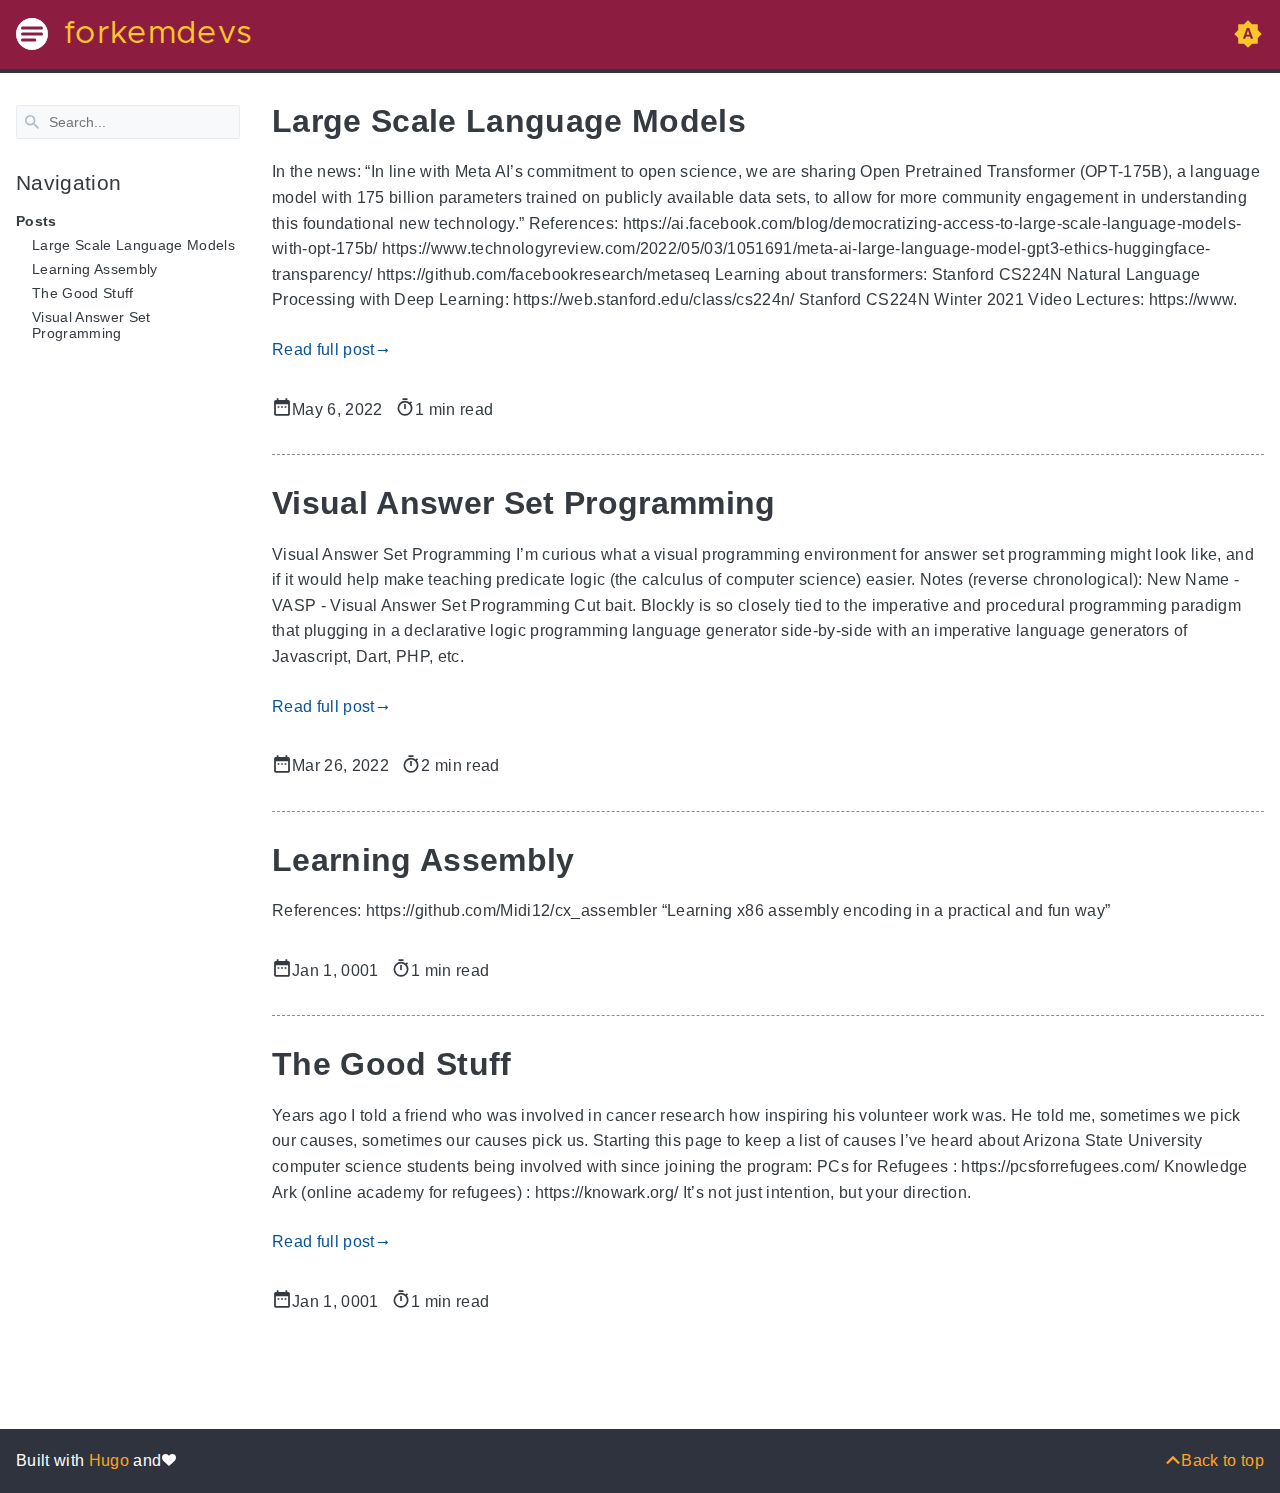
==== commit 7598e5f4: "deploy: 8f8e11d9acc0bd8156bfeaab4c8eb4b116bd523e" ====
--- a/posts/index.html
+++ b/posts/index.html
@@ -6,13 +6,13 @@
 References:
 https://ai.facebook.com/blog/democratizing-access-to-large-scale-language-models-with-opt-175b/ https://www.technologyreview.com/2022/05/03/1051691/meta-ai-large-language-model-gpt3-ethics-huggingface-transparency/ https://github.com/facebookresearch/metaseq Learning about transformers:
 Stanford CS224N Natural Language Processing with Deep Learning: https://web.stanford.edu/class/cs224n/ Stanford CS224N Winter 2021 Video Lectures: https://www.</section><div class=gdoc-post__readmore><a class="flex-inline align-center fake-link" title="Read full post" href=/posts/billions/>Read full post</a></div><footer class=gdoc-post__footer><span class=no-wrap><svg class="icon gdoc_date"><use xlink:href="#gdoc_date"/></svg><span class=gdoc-post__tag><time datetime=2022-05-06T00:00:00Z>May 6, 2022</time></span></span>
-<span class=no-wrap><svg class="icon gdoc_timer"><use xlink:href="#gdoc_timer"/></svg><span class=gdoc-post__tag>1 min read</span></span></footer></article><article class="gdoc-markdown gdoc-post"><header class=gdoc-post__header><h1 class=gdoc-post__title><a href=/posts/asm/>Learning Assembly</a></h1></header><section>References:
-https://github.com/Midi12/cx_assembler &ldquo;Learning x86 assembly encoding in a practical and fun way&rdquo;</section><div class=gdoc-post__readmore></div><footer class=gdoc-post__footer><span class=no-wrap><svg class="icon gdoc_date"><use xlink:href="#gdoc_date"/></svg><span class=gdoc-post__tag><time datetime=2022-05-06T00:00:00Z>May 6, 2022</time></span></span>
 <span class=no-wrap><svg class="icon gdoc_timer"><use xlink:href="#gdoc_timer"/></svg><span class=gdoc-post__tag>1 min read</span></span></footer></article><article class="gdoc-markdown gdoc-post"><header class=gdoc-post__header><h1 class=gdoc-post__title><a href=/posts/visualasp/>Visual Answer Set Programming</a></h1></header><section>Visual Answer Set Programming
 I&rsquo;m curious what a visual programming environment for answer set programming might look like, and if it would help make teaching predicate logic (the calculus of computer science) easier.
 Notes (reverse chronological):
 New Name - VASP - Visual Answer Set Programming Cut bait. Blockly is so closely tied to the imperative and procedural programming paradigm that plugging in a declarative logic programming language generator side-by-side with an imperative language generators of Javascript, Dart, PHP, etc.</section><div class=gdoc-post__readmore><a class="flex-inline align-center fake-link" title="Read full post" href=/posts/visualasp/>Read full post</a></div><footer class=gdoc-post__footer><span class=no-wrap><svg class="icon gdoc_date"><use xlink:href="#gdoc_date"/></svg><span class=gdoc-post__tag><time datetime=2022-03-26T19:58:20-07:00>Mar 26, 2022</time></span></span>
-<span class=no-wrap><svg class="icon gdoc_timer"><use xlink:href="#gdoc_timer"/></svg><span class=gdoc-post__tag>2 min read</span></span></footer></article><article class="gdoc-markdown gdoc-post"><header class=gdoc-post__header><h1 class=gdoc-post__title><a href=/posts/thegoodstuff/>The Good Stuff</a></h1></header><section>Years ago I told a friend who was involved in cancer research how inspiring his volunteer work was. He told me, sometimes we pick our causes, sometimes our causes pick us.
+<span class=no-wrap><svg class="icon gdoc_timer"><use xlink:href="#gdoc_timer"/></svg><span class=gdoc-post__tag>2 min read</span></span></footer></article><article class="gdoc-markdown gdoc-post"><header class=gdoc-post__header><h1 class=gdoc-post__title><a href=/posts/asm/>Learning Assembly</a></h1></header><section>References:
+https://github.com/Midi12/cx_assembler &ldquo;Learning x86 assembly encoding in a practical and fun way&rdquo;</section><div class=gdoc-post__readmore></div><footer class=gdoc-post__footer><span class=no-wrap><svg class="icon gdoc_date"><use xlink:href="#gdoc_date"/></svg><span class=gdoc-post__tag><time datetime=0001-01-01T00:00:00Z>Jan 1, 0001</time></span></span>
+<span class=no-wrap><svg class="icon gdoc_timer"><use xlink:href="#gdoc_timer"/></svg><span class=gdoc-post__tag>1 min read</span></span></footer></article><article class="gdoc-markdown gdoc-post"><header class=gdoc-post__header><h1 class=gdoc-post__title><a href=/posts/thegoodstuff/>The Good Stuff</a></h1></header><section>Years ago I told a friend who was involved in cancer research how inspiring his volunteer work was. He told me, sometimes we pick our causes, sometimes our causes pick us.
 Starting this page to keep a list of causes I&rsquo;ve heard about Arizona State University computer science students being involved with since joining the program:
 PCs for Refugees : https://pcsforrefugees.com/ Knowledge Ark (online academy for refugees) : https://knowark.org/ It&rsquo;s not just intention, but your direction.</section><div class=gdoc-post__readmore><a class="flex-inline align-center fake-link" title="Read full post" href=/posts/thegoodstuff/>Read full post</a></div><footer class=gdoc-post__footer><span class=no-wrap><svg class="icon gdoc_date"><use xlink:href="#gdoc_date"/></svg><span class=gdoc-post__tag><time datetime=0001-01-01T00:00:00Z>Jan 1, 0001</time></span></span>
 <span class=no-wrap><svg class="icon gdoc_timer"><use xlink:href="#gdoc_timer"/></svg><span class=gdoc-post__tag>1 min read</span></span></footer></article><div class="gdoc-page__footer flex flex-wrap justify-between"></div></div></main><footer class=gdoc-footer><div class="container flex"><div class="flex flex-wrap"><span class="gdoc-footer__item gdoc-footer__item--row">Built with <a href=https://gohugo.io/ class=gdoc-footer__link>Hugo</a> and<svg class="icon gdoc_heart"><use xlink:href="#gdoc_heart"/></svg></span></div><div class="flex flex-25 justify-end"><span class="gdoc-footer__item text-right"><a class="gdoc-footer__link fake-link" href=# aria-label="Back to top"><svg class="icon gdoc_keyborad_arrow_up"><use xlink:href="#gdoc_keyborad_arrow_up"/></svg><span class=hidden-mobile>Back to top</span></a></span></div></div></footer></div><script defer src=/js/en.search.min.abe68cbe5566df3a4f1f0d85d032292425f161613d17ce5e425dd2c1304852de.js></script>
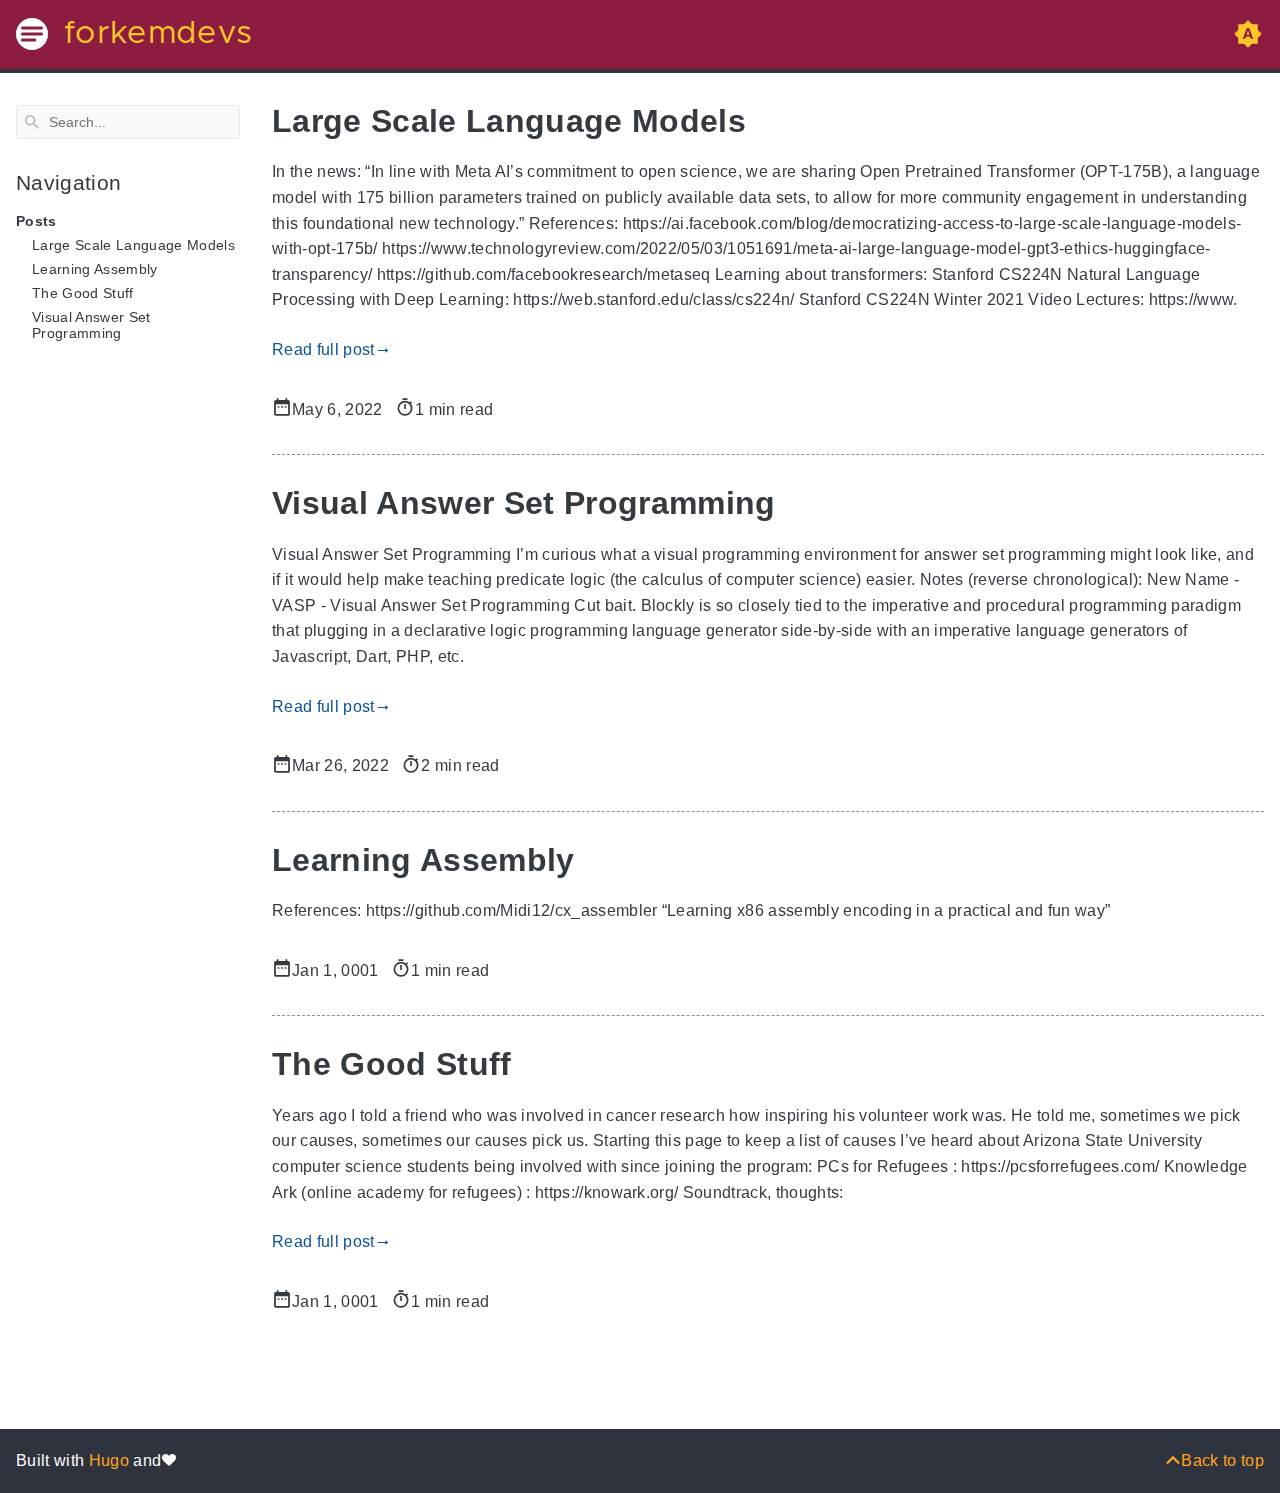
==== commit 265b39c5: "deploy: 9acc1a4f26200bc4f24600adb79dde8dc4e80239" ====
--- a/posts/index.html
+++ b/posts/index.html
@@ -14,7 +14,7 @@
 https://github.com/Midi12/cx_assembler &ldquo;Learning x86 assembly encoding in a practical and fun way&rdquo;</section><div class=gdoc-post__readmore></div><footer class=gdoc-post__footer><span class=no-wrap><svg class="icon gdoc_date"><use xlink:href="#gdoc_date"/></svg><span class=gdoc-post__tag><time datetime=0001-01-01T00:00:00Z>Jan 1, 0001</time></span></span>
 <span class=no-wrap><svg class="icon gdoc_timer"><use xlink:href="#gdoc_timer"/></svg><span class=gdoc-post__tag>1 min read</span></span></footer></article><article class="gdoc-markdown gdoc-post"><header class=gdoc-post__header><h1 class=gdoc-post__title><a href=/posts/thegoodstuff/>The Good Stuff</a></h1></header><section>Years ago I told a friend who was involved in cancer research how inspiring his volunteer work was. He told me, sometimes we pick our causes, sometimes our causes pick us.
 Starting this page to keep a list of causes I&rsquo;ve heard about Arizona State University computer science students being involved with since joining the program:
-PCs for Refugees : https://pcsforrefugees.com/ Knowledge Ark (online academy for refugees) : https://knowark.org/ It&rsquo;s not just intention, but your direction.</section><div class=gdoc-post__readmore><a class="flex-inline align-center fake-link" title="Read full post" href=/posts/thegoodstuff/>Read full post</a></div><footer class=gdoc-post__footer><span class=no-wrap><svg class="icon gdoc_date"><use xlink:href="#gdoc_date"/></svg><span class=gdoc-post__tag><time datetime=0001-01-01T00:00:00Z>Jan 1, 0001</time></span></span>
+PCs for Refugees : https://pcsforrefugees.com/ Knowledge Ark (online academy for refugees) : https://knowark.org/ Soundtrack, thoughts:</section><div class=gdoc-post__readmore><a class="flex-inline align-center fake-link" title="Read full post" href=/posts/thegoodstuff/>Read full post</a></div><footer class=gdoc-post__footer><span class=no-wrap><svg class="icon gdoc_date"><use xlink:href="#gdoc_date"/></svg><span class=gdoc-post__tag><time datetime=0001-01-01T00:00:00Z>Jan 1, 0001</time></span></span>
 <span class=no-wrap><svg class="icon gdoc_timer"><use xlink:href="#gdoc_timer"/></svg><span class=gdoc-post__tag>1 min read</span></span></footer></article><div class="gdoc-page__footer flex flex-wrap justify-between"></div></div></main><footer class=gdoc-footer><div class="container flex"><div class="flex flex-wrap"><span class="gdoc-footer__item gdoc-footer__item--row">Built with <a href=https://gohugo.io/ class=gdoc-footer__link>Hugo</a> and<svg class="icon gdoc_heart"><use xlink:href="#gdoc_heart"/></svg></span></div><div class="flex flex-25 justify-end"><span class="gdoc-footer__item text-right"><a class="gdoc-footer__link fake-link" href=# aria-label="Back to top"><svg class="icon gdoc_keyborad_arrow_up"><use xlink:href="#gdoc_keyborad_arrow_up"/></svg><span class=hidden-mobile>Back to top</span></a></span></div></div></footer></div><script defer src=/js/en.search.min.abe68cbe5566df3a4f1f0d85d032292425f161613d17ce5e425dd2c1304852de.js></script>
 <script defer src=/js/clipboard-27784b7376.min.js></script>
 <script defer src=/js/clipboard-loader-832dc83c27.min.js></script>
